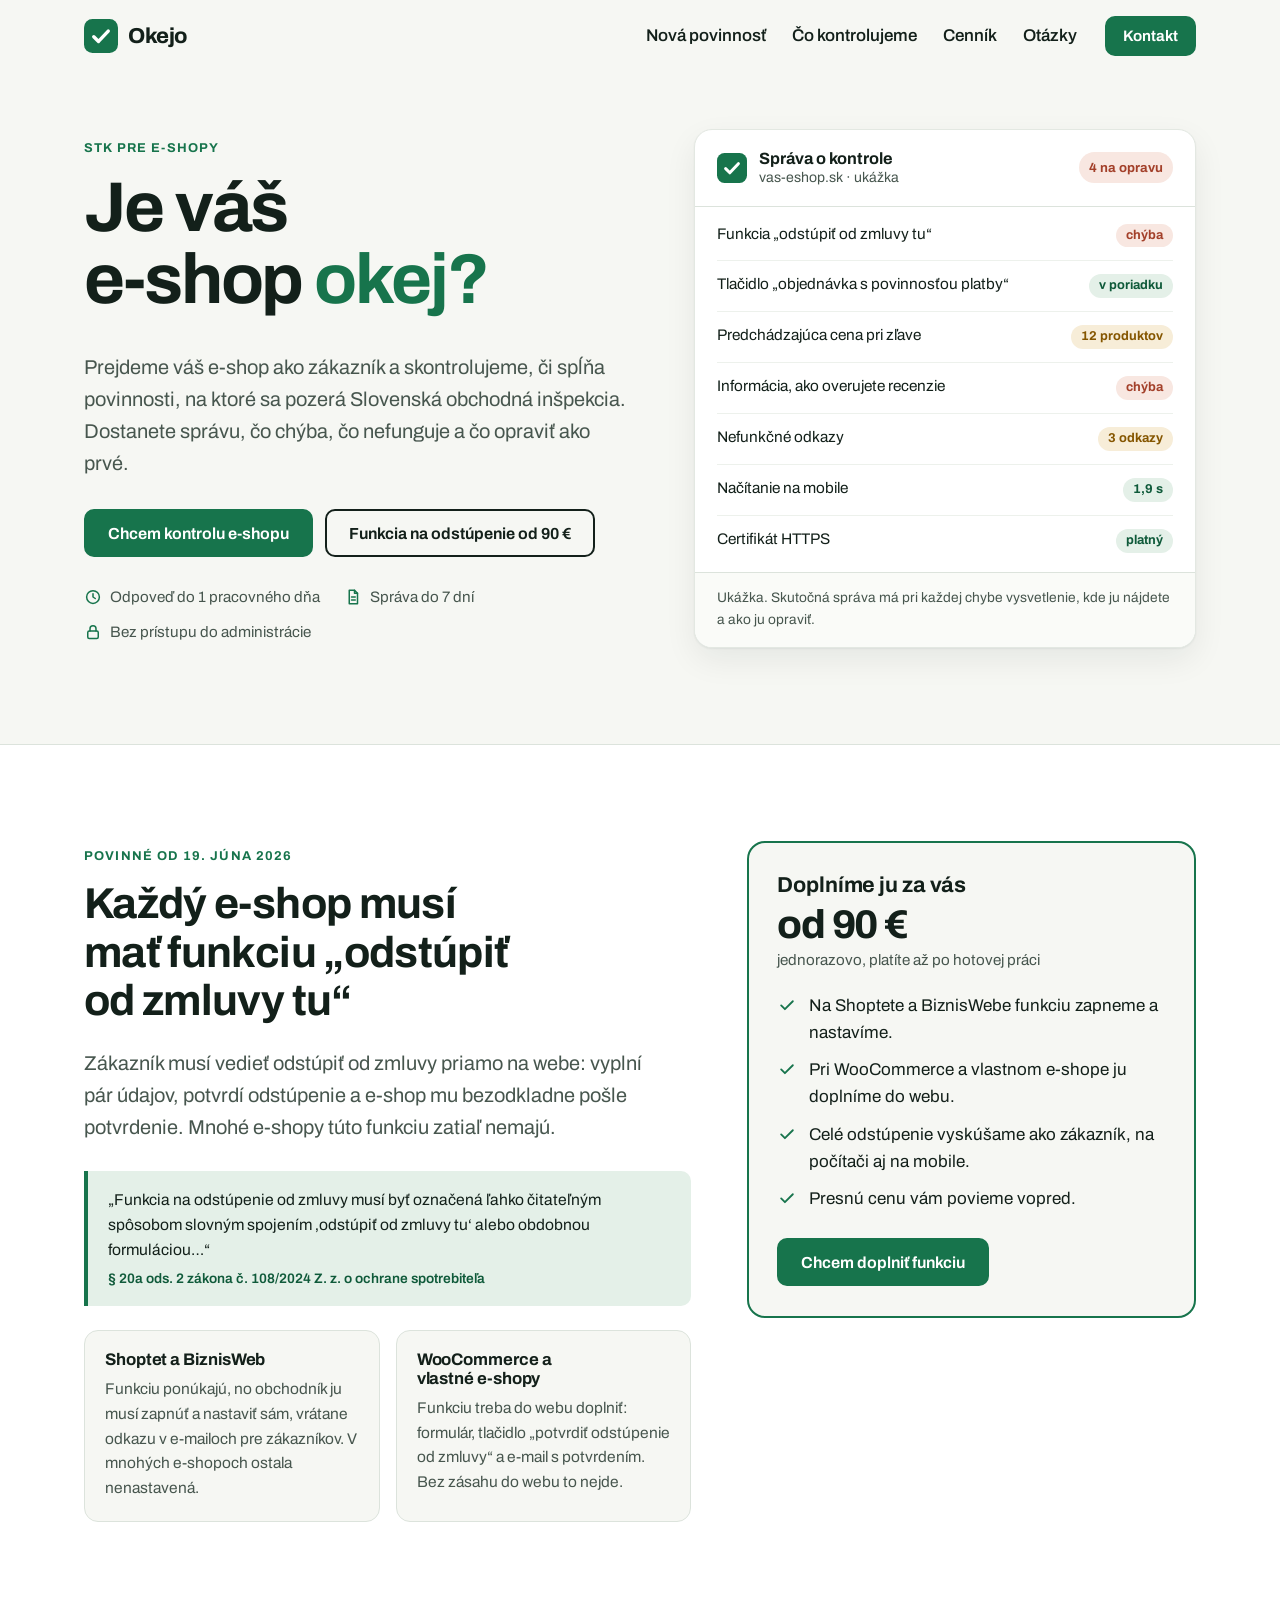
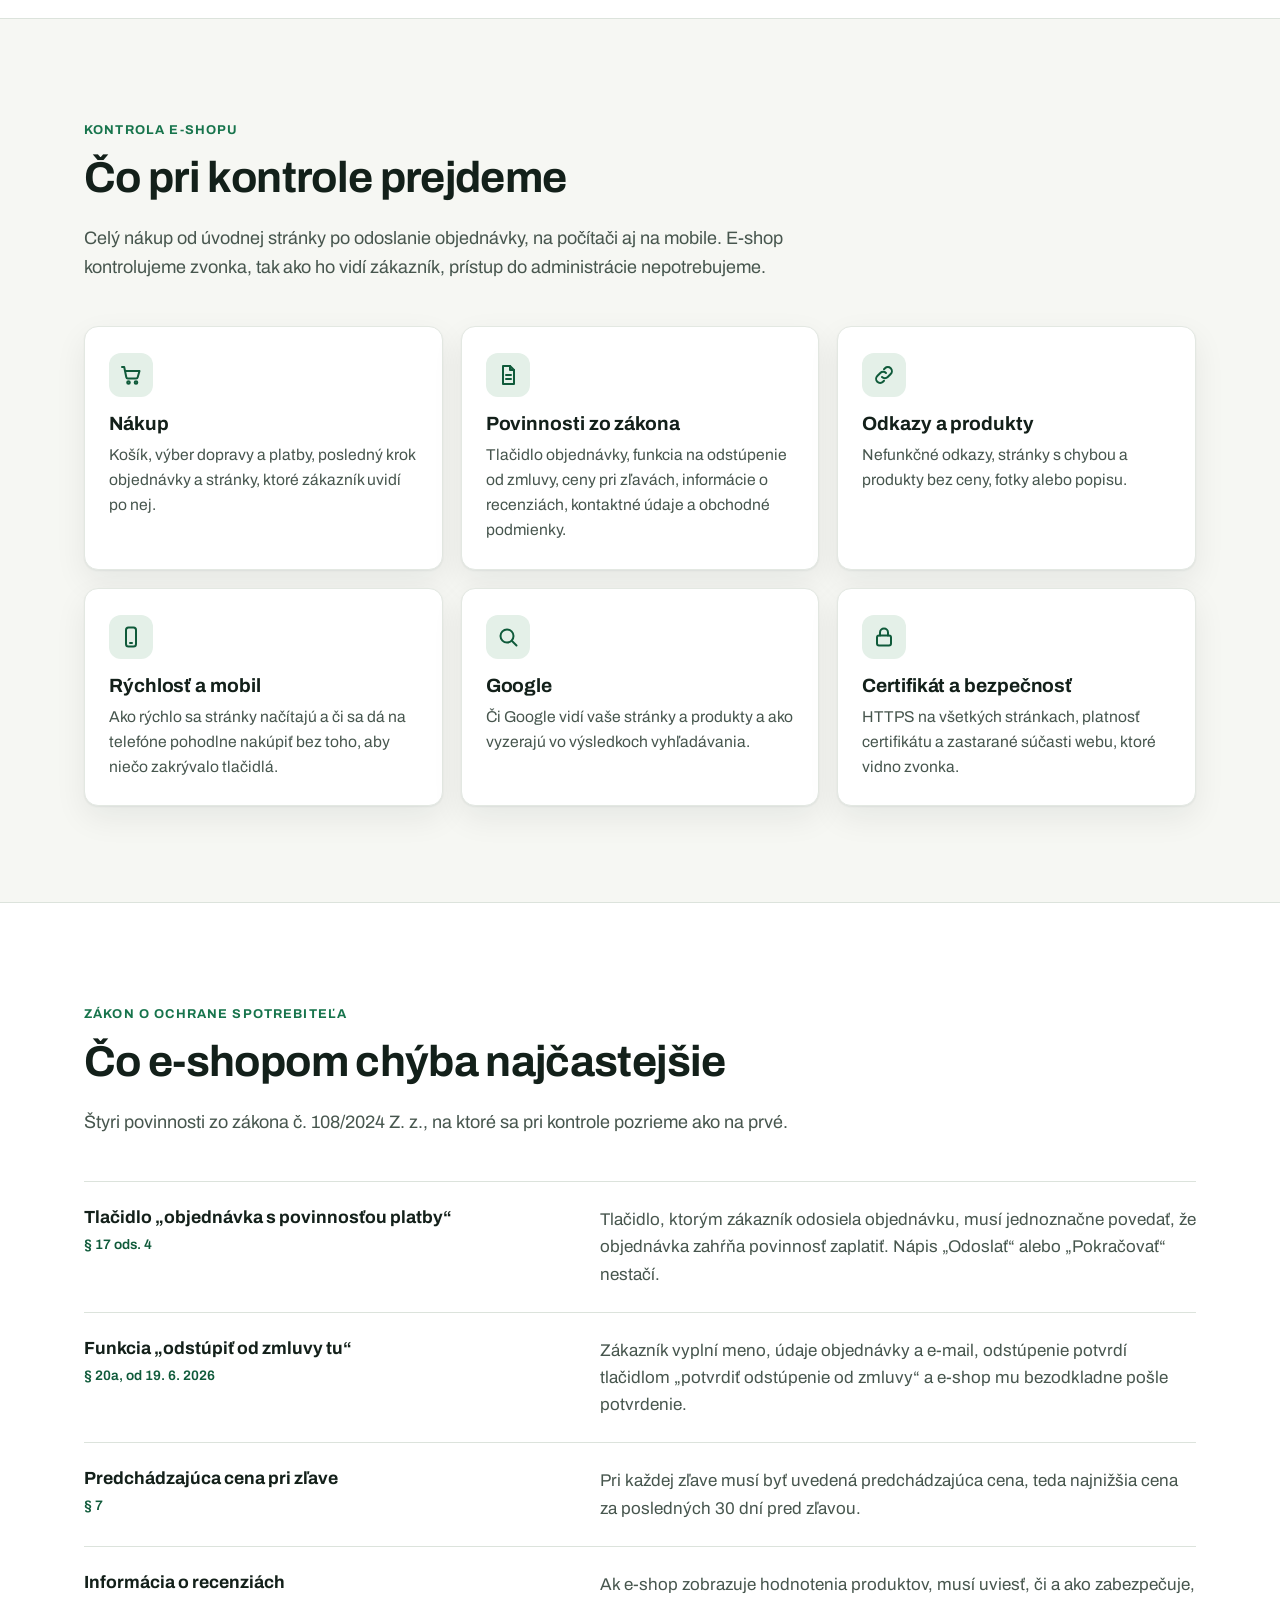
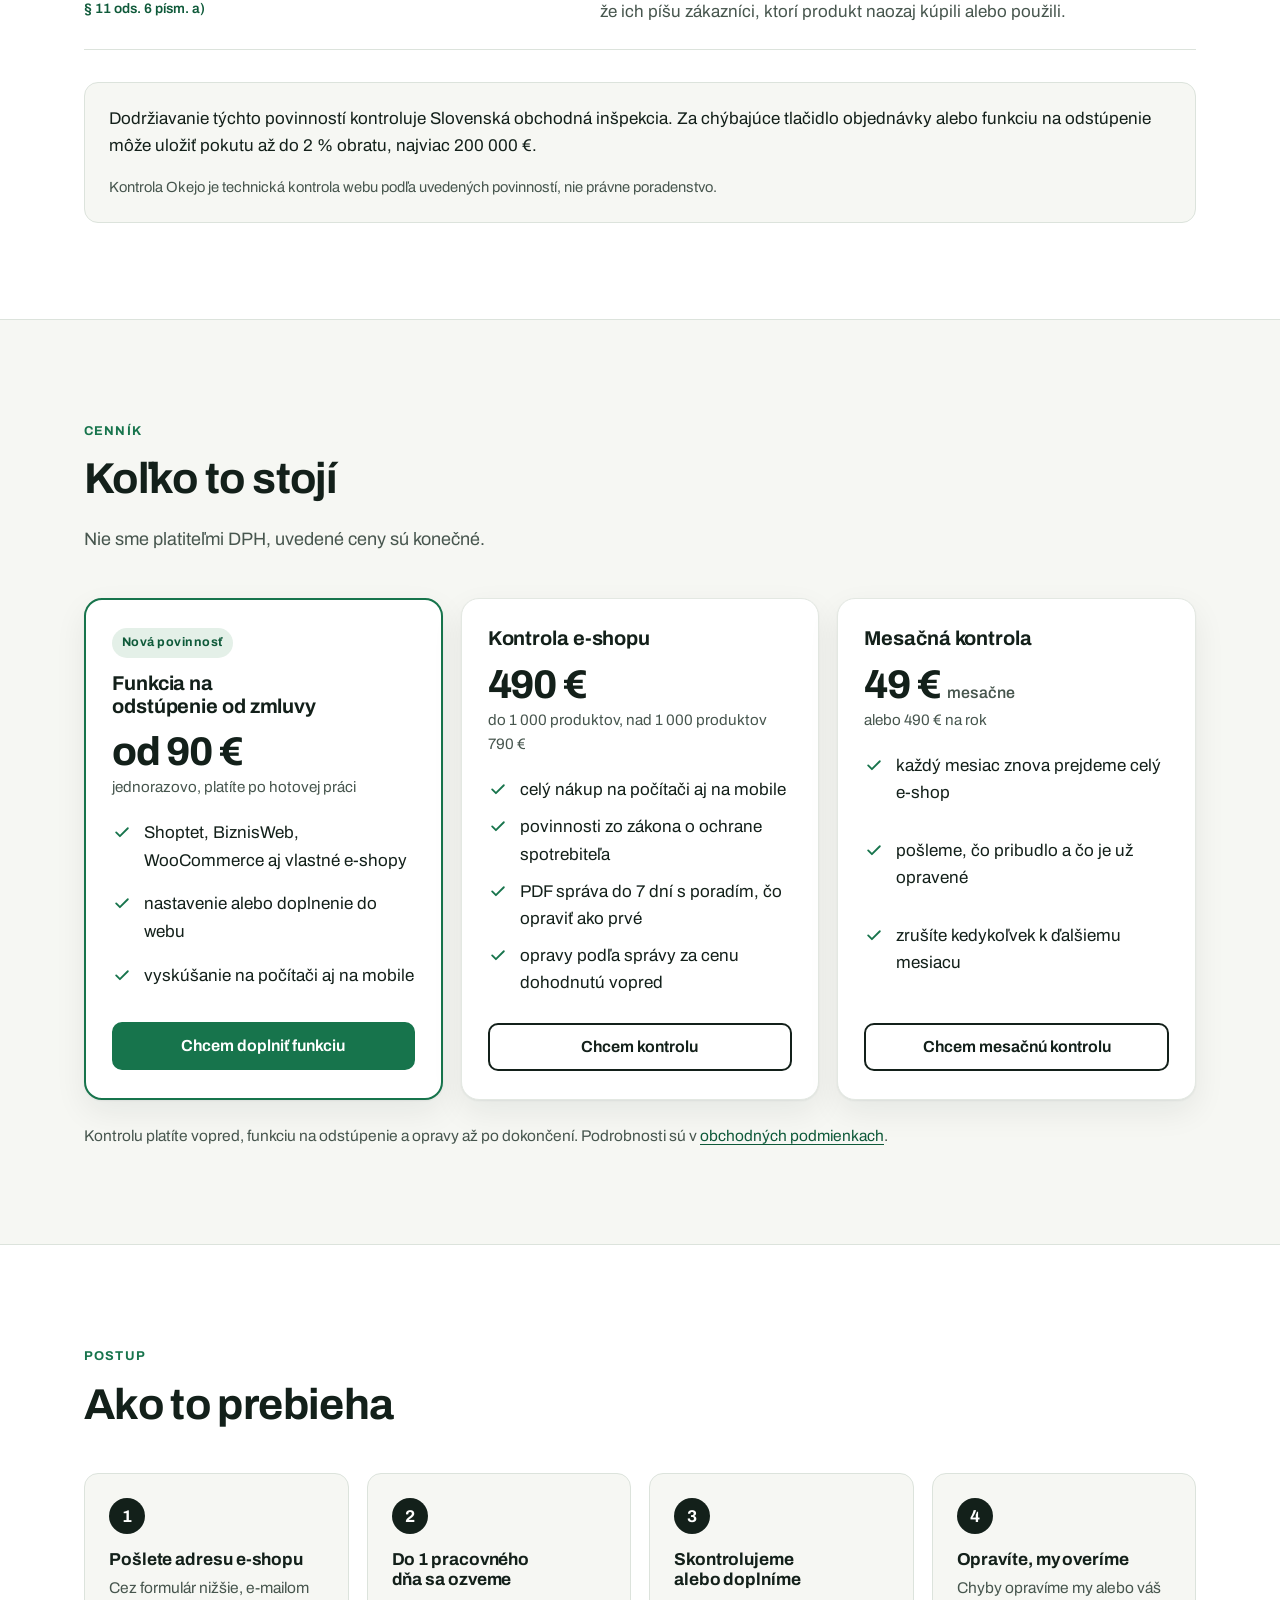
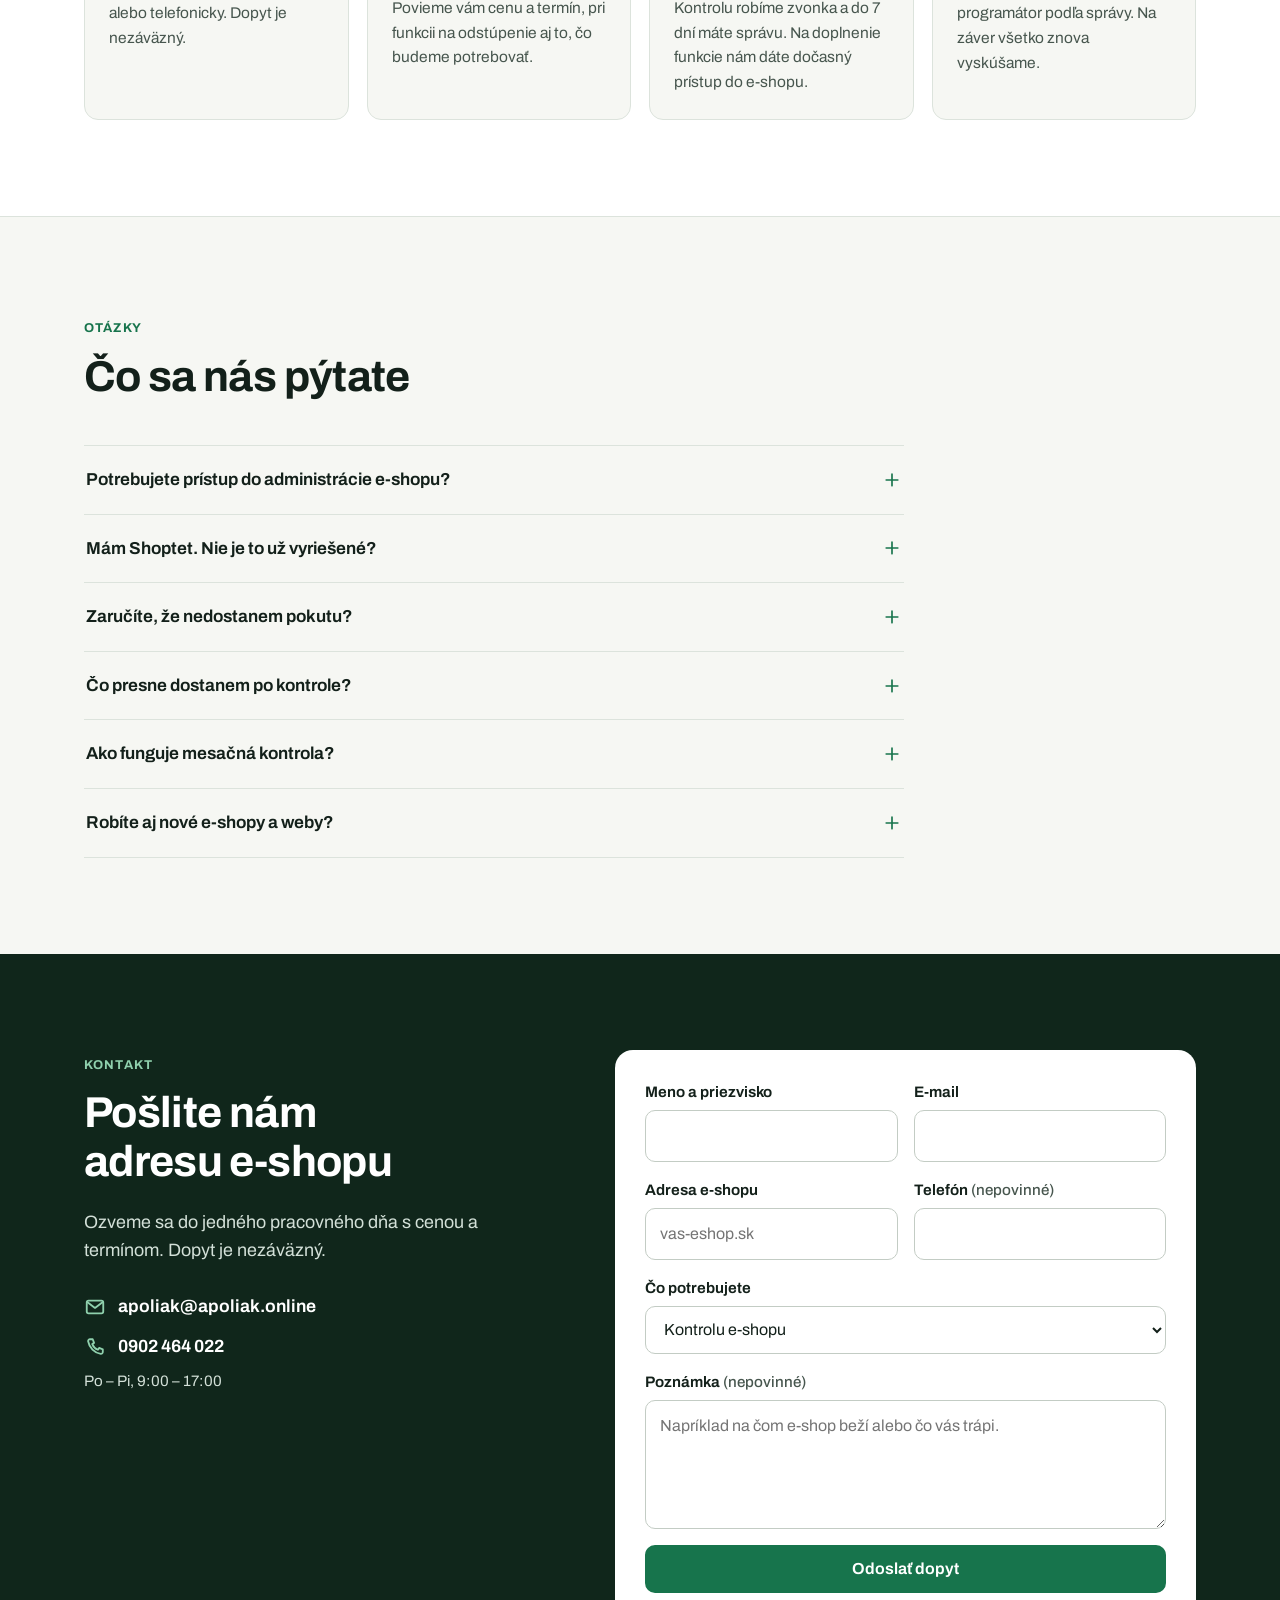
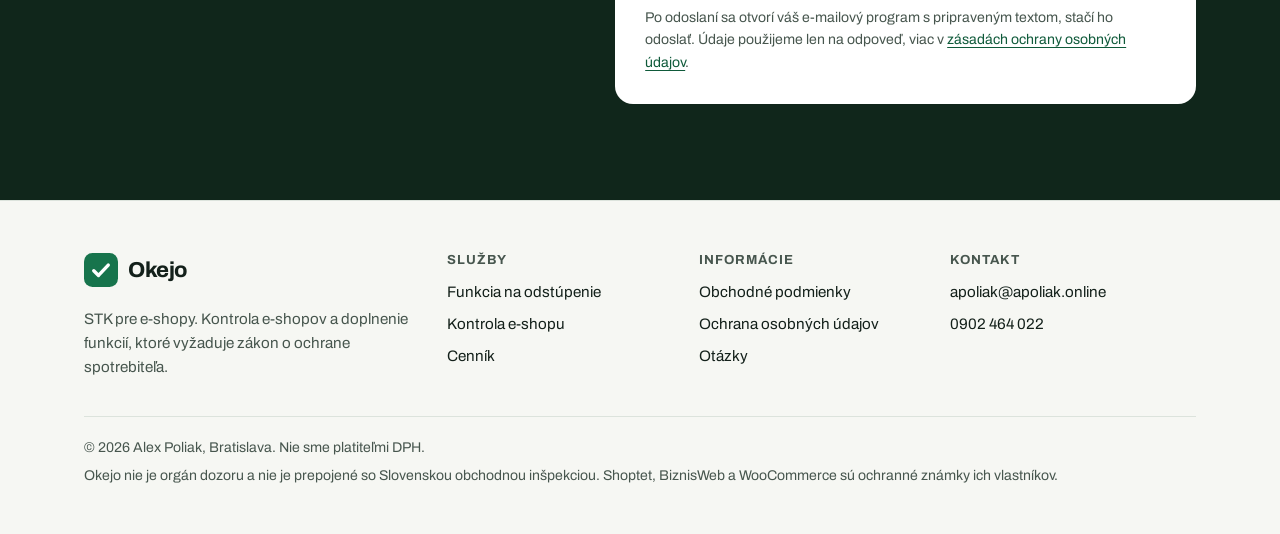
==== index.html @ d7b2c93c "Prvá verzia webu Okejo" ====
<!doctype html>
<html lang="sk">
<head>
  <meta charset="utf-8">
  <meta http-equiv="Content-Security-Policy" content="default-src 'self'; script-src 'self'; style-src 'self' 'unsafe-inline'; img-src 'self' data:; font-src 'self'; connect-src 'self'; form-action 'self'; base-uri 'self'; object-src 'none'">
  <meta name="referrer" content="strict-origin-when-cross-origin">
  <meta name="viewport" content="width=device-width, initial-scale=1, viewport-fit=cover">
  <title>Kontrola e-shopu a funkcia na odstúpenie od zmluvy | Okejo</title>
  <meta name="description" content="Okejo je STK pre e-shopy. Skontrolujeme nákup, rýchlosť a povinnosti zo zákona o ochrane spotrebiteľa a doplníme funkciu „odstúpiť od zmluvy tu“, povinnú od 19. 6. 2026.">
  <meta name="theme-color" content="#f6f7f3">
  <meta name="color-scheme" content="light">
  <link rel="canonical" href="https://okejo.online/">

  <meta property="og:type" content="website">
  <meta property="og:locale" content="sk_SK">
  <meta property="og:site_name" content="Okejo">
  <meta property="og:title" content="Je váš e-shop okej?">
  <meta property="og:description" content="Kontrola e-shopu podľa zákona o ochrane spotrebiteľa a doplnenie funkcie na odstúpenie od zmluvy od 90 €.">
  <meta property="og:url" content="https://okejo.online/">
  <meta property="og:image" content="https://okejo.online/assets/img/og-image.png">
  <meta property="og:image:width" content="1200">
  <meta property="og:image:height" content="630">
  <meta name="twitter:card" content="summary_large_image">

  <link rel="icon" href="assets/img/favicon.svg" type="image/svg+xml">
  <link rel="apple-touch-icon" href="assets/img/apple-touch-icon.png">
  <link rel="preload" href="assets/fonts/archivo-latin-wdth-normal.woff2" as="font" type="font/woff2" crossorigin>
  <link rel="preload" href="assets/fonts/archivo-latin-ext-wdth-normal.woff2" as="font" type="font/woff2" crossorigin>
  <link rel="stylesheet" href="assets/css/style.css">
  <noscript><style>.order-form { display: none; }</style></noscript>

  <script type="application/ld+json">
  {
    "@context": "https://schema.org",
    "@graph": [
      {
        "@type": "ProfessionalService",
        "@id": "https://okejo.online/#firma",
        "name": "Okejo",
        "description": "Kontrola e-shopov a doplnenie funkcií, ktoré vyžaduje zákon o ochrane spotrebiteľa.",
        "url": "https://okejo.online/",
        "logo": "https://okejo.online/assets/img/logo-512.png",
        "image": "https://okejo.online/assets/img/og-image.png",
        "email": "apoliak@apoliak.online",
        "telephone": "+421902464022",
        "priceRange": "90 € – 790 €",
        "areaServed": { "@type": "Country", "name": "Slovensko" }
      },
      {
        "@type": "WebSite",
        "@id": "https://okejo.online/#web",
        "name": "Okejo",
        "url": "https://okejo.online/",
        "inLanguage": "sk-SK",
        "publisher": { "@id": "https://okejo.online/#firma" }
      },
      {
        "@type": "OfferCatalog",
        "@id": "https://okejo.online/#ponuka",
        "name": "Cenník Okejo",
        "itemListElement": [
          { "@type": "Offer", "name": "Nastavenie alebo doplnenie funkcie na odstúpenie od zmluvy", "priceSpecification": { "@type": "PriceSpecification", "minPrice": "90.00", "priceCurrency": "EUR" } },
          { "@type": "Offer", "name": "Kontrola e-shopu do 1 000 produktov", "price": "490.00", "priceCurrency": "EUR" },
          { "@type": "Offer", "name": "Kontrola e-shopu nad 1 000 produktov", "price": "790.00", "priceCurrency": "EUR" },
          { "@type": "Offer", "name": "Mesačná kontrola e-shopu", "priceSpecification": { "@type": "UnitPriceSpecification", "price": "49.00", "priceCurrency": "EUR", "unitText": "mesiac" } }
        ]
      }
    ]
  }
  </script>
</head>
<body>
  <svg width="0" height="0" style="position:absolute" aria-hidden="true" focusable="false">
    <symbol id="i-check" viewBox="0 0 24 24" fill="none" stroke="currentColor" stroke-width="2.2" stroke-linecap="round" stroke-linejoin="round"><path d="M5 12.5l4.5 4.5L19 7.5"/></symbol>
    <symbol id="i-menu" viewBox="0 0 24 24" fill="none" stroke="currentColor" stroke-width="2" stroke-linecap="round"><path d="M4 7h16M4 12h16M4 17h16"/></symbol>
    <symbol id="i-close" viewBox="0 0 24 24" fill="none" stroke="currentColor" stroke-width="2" stroke-linecap="round"><path d="M6 6l12 12M18 6L6 18"/></symbol>
    <symbol id="i-plus" viewBox="0 0 24 24" fill="none" stroke="currentColor" stroke-width="2" stroke-linecap="round"><path d="M12 5v14M5 12h14"/></symbol>
    <symbol id="i-clock" viewBox="0 0 24 24" fill="none" stroke="currentColor" stroke-width="2" stroke-linecap="round" stroke-linejoin="round"><circle cx="12" cy="12" r="8.5"/><path d="M12 7.5V12l3 2"/></symbol>
    <symbol id="i-doc" viewBox="0 0 24 24" fill="none" stroke="currentColor" stroke-width="2" stroke-linecap="round" stroke-linejoin="round"><path d="M7 3h7l4 4v14H7z"/><path d="M14 3v4h4M10 12h5M10 16h5"/></symbol>
    <symbol id="i-lock" viewBox="0 0 24 24" fill="none" stroke="currentColor" stroke-width="2" stroke-linecap="round" stroke-linejoin="round"><rect x="5" y="10.5" width="14" height="10" rx="2"/><path d="M8 10.5v-3a4 4 0 0 1 8 0v3"/></symbol>
    <symbol id="i-cart" viewBox="0 0 24 24" fill="none" stroke="currentColor" stroke-width="2" stroke-linecap="round" stroke-linejoin="round"><path d="M3 4h2.2l2.1 10.2a1.5 1.5 0 0 0 1.5 1.2h8.4a1.5 1.5 0 0 0 1.5-1.1L20.5 8H6.1"/><circle cx="9.5" cy="19.5" r="1.3"/><circle cx="17" cy="19.5" r="1.3"/></symbol>
    <symbol id="i-link" viewBox="0 0 24 24" fill="none" stroke="currentColor" stroke-width="2" stroke-linecap="round" stroke-linejoin="round"><path d="M10 14a4 4 0 0 0 5.7 0l3-3a4 4 0 0 0-5.7-5.7l-1 1"/><path d="M14 10a4 4 0 0 0-5.7 0l-3 3a4 4 0 0 0 5.7 5.7l1-1"/></symbol>
    <symbol id="i-mobile" viewBox="0 0 24 24" fill="none" stroke="currentColor" stroke-width="2" stroke-linecap="round" stroke-linejoin="round"><rect x="7" y="2.5" width="10" height="19" rx="2.5"/><path d="M11 18h2"/></symbol>
    <symbol id="i-search" viewBox="0 0 24 24" fill="none" stroke="currentColor" stroke-width="2" stroke-linecap="round" stroke-linejoin="round"><circle cx="11" cy="11" r="6.5"/><path d="M16 16l4.5 4.5"/></symbol>
    <symbol id="i-mail" viewBox="0 0 24 24" fill="none" stroke="currentColor" stroke-width="2" stroke-linecap="round" stroke-linejoin="round"><rect x="3" y="5" width="18" height="14" rx="2"/><path d="M3.5 6.5l8.5 6.5 8.5-6.5"/></symbol>
    <symbol id="i-phone" viewBox="0 0 24 24" fill="none" stroke="currentColor" stroke-width="2" stroke-linecap="round" stroke-linejoin="round"><path d="M6.5 3.5h3l1.5 4-2 1.3a11 11 0 0 0 6.2 6.2l1.3-2 4 1.5v3a2 2 0 0 1-2.2 2A17 17 0 0 1 4.5 5.7a2 2 0 0 1 2-2.2z"/></symbol>
  </svg>

  <a class="skip-link" href="#obsah">Preskočiť na obsah</a>

  <header class="site-header">
    <div class="wrap header-inner">
      <a class="logo" href="./" aria-label="Okejo – úvod">
        <svg class="logo-mark" viewBox="0 0 40 40" aria-hidden="true"><rect width="40" height="40" rx="10" fill="#17744c"/><path d="M11.5 20.8l5.6 5.6 11.4-12.2" fill="none" stroke="#fff" stroke-width="4" stroke-linecap="round" stroke-linejoin="round"/></svg>
        Okejo
      </a>
      <button class="nav-toggle" type="button" aria-expanded="false" aria-controls="menu" aria-label="Otvoriť menu"><svg aria-hidden="true"><use href="#i-menu"/></svg></button>
      <nav class="nav" id="menu" aria-label="Hlavné menu">
        <ul>
          <li><a href="#odstupenie">Nová povinnosť</a></li>
          <li><a href="#kontrola">Čo kontrolujeme</a></li>
          <li><a href="#cennik">Cenník</a></li>
          <li><a href="#otazky">Otázky</a></li>
        </ul>
        <a class="btn btn--small" href="#kontakt">Kontakt</a>
      </nav>
    </div>
  </header>

  <main id="obsah">
    <section class="hero" aria-labelledby="hero-nadpis">
      <div class="wrap hero-grid">
        <div>
          <span class="eyebrow">STK pre e-shopy</span>
          <h1 id="hero-nadpis">Je váš <span class="nb">e-shop</span> <span class="accent">okej?</span></h1>
          <p class="lead">Prejdeme váš e-shop ako zákazník a skontrolujeme, či spĺňa povinnosti, na ktoré sa pozerá Slovenská obchodná inšpekcia. Dostanete správu, čo chýba, čo nefunguje a čo opraviť ako prvé.</p>
          <div class="hero-actions">
            <a class="btn" href="#kontakt" data-sluzba="kontrola">Chcem kontrolu e-shopu</a>
            <a class="btn btn--ghost" href="#odstupenie">Funkcia na odstúpenie od 90&nbsp;€</a>
          </div>
          <ul class="hero-facts">
            <li><svg class="icon" aria-hidden="true"><use href="#i-clock"/></svg>Odpoveď do 1 pracovného dňa</li>
            <li><svg class="icon" aria-hidden="true"><use href="#i-doc"/></svg>Správa do 7 dní</li>
            <li><svg class="icon" aria-hidden="true"><use href="#i-lock"/></svg>Bez prístupu do administrácie</li>
          </ul>
        </div>

        <figure class="report" aria-label="Ukážka správy o kontrole e-shopu">
          <div class="report-head">
            <svg class="logo-mark" viewBox="0 0 40 40" aria-hidden="true"><rect width="40" height="40" rx="10" fill="#17744c"/><path d="M11.5 20.8l5.6 5.6 11.4-12.2" fill="none" stroke="#fff" stroke-width="4" stroke-linecap="round" stroke-linejoin="round"/></svg>
            <div class="report-title"><strong>Správa o kontrole</strong><span>vas-eshop.sk · ukážka</span></div>
            <span class="report-count">4 na opravu</span>
          </div>
          <ul class="report-list">
            <li class="is-bad"><span>Funkcia „odstúpiť od zmluvy tu“</span><span class="status">chýba</span></li>
            <li class="is-ok"><span>Tlačidlo „objednávka s povinnosťou platby“</span><span class="status">v poriadku</span></li>
            <li class="is-warn"><span>Predchádzajúca cena pri zľave</span><span class="status">12 produktov</span></li>
            <li class="is-bad"><span>Informácia, ako overujete recenzie</span><span class="status">chýba</span></li>
            <li class="is-warn"><span>Nefunkčné odkazy</span><span class="status">3 odkazy</span></li>
            <li class="is-ok"><span>Načítanie na mobile</span><span class="status">1,9 s</span></li>
            <li class="is-ok"><span>Certifikát HTTPS</span><span class="status">platný</span></li>
          </ul>
          <figcaption>Ukážka. Skutočná správa má pri každej chybe vysvetlenie, kde ju nájdete a ako ju opraviť.</figcaption>
        </figure>
      </div>
    </section>

    <section class="section section--white" id="odstupenie" aria-labelledby="odstupenie-nadpis">
      <div class="wrap duty-grid">
        <div>
          <span class="eyebrow">Povinné od 19. júna 2026</span>
          <h2 id="odstupenie-nadpis">Každý <span class="nb">e-shop</span> musí mať funkciu „odstúpiť od zmluvy tu“</h2>
          <p class="lead">Zákazník musí vedieť odstúpiť od zmluvy priamo na webe: vyplní pár údajov, potvrdí odstúpenie a e-shop mu bezodkladne pošle potvrdenie. Mnohé e-shopy túto funkciu zatiaľ nemajú.</p>
          <blockquote class="quote-law">
            <p>„Funkcia na odstúpenie od zmluvy musí byť označená ľahko čitateľným spôsobom slovným spojením ‚odstúpiť od zmluvy tu‘ alebo obdobnou formuláciou…“</p>
            <footer>§ 20a ods. 2 zákona č. 108/2024 Z. z. o ochrane spotrebiteľa</footer>
          </blockquote>
          <div class="platforms">
            <div class="platform">
              <h3>Shoptet a BiznisWeb</h3>
              <p>Funkciu ponúkajú, no obchodník ju musí zapnúť a nastaviť sám, vrátane odkazu v e-mailoch pre zákazníkov. V mnohých e-shopoch ostala nenastavená.</p>
            </div>
            <div class="platform">
              <h3>WooCommerce a vlastné <span class="nb">e-shopy</span></h3>
              <p>Funkciu treba do webu doplniť: formulár, tlačidlo „potvrdiť odstúpenie od zmluvy“ a e-mail s potvrdením. Bez zásahu do webu to nejde.</p>
            </div>
          </div>
        </div>

        <aside class="offer" aria-labelledby="ponuka-nadpis">
          <h3 id="ponuka-nadpis">Doplníme ju za vás</h3>
          <p class="amount">od 90&nbsp;€</p>
          <p class="amount-note">jednorazovo, platíte až po hotovej práci</p>
          <ul class="checks">
            <li><svg class="icon" aria-hidden="true"><use href="#i-check"/></svg>Na Shoptete a BiznisWebe funkciu zapneme a nastavíme.</li>
            <li><svg class="icon" aria-hidden="true"><use href="#i-check"/></svg>Pri WooCommerce a vlastnom e-shope ju doplníme do webu.</li>
            <li><svg class="icon" aria-hidden="true"><use href="#i-check"/></svg>Celé odstúpenie vyskúšame ako zákazník, na počítači aj na mobile.</li>
            <li><svg class="icon" aria-hidden="true"><use href="#i-check"/></svg>Presnú cenu vám povieme vopred.</li>
          </ul>
          <a class="btn" href="#kontakt" data-sluzba="odstupenie">Chcem doplniť funkciu</a>
        </aside>
      </div>
    </section>

    <section class="section" id="kontrola" aria-labelledby="kontrola-nadpis">
      <div class="wrap">
        <div class="section-head">
          <span class="eyebrow">Kontrola e-shopu</span>
          <h2 id="kontrola-nadpis">Čo pri kontrole prejdeme</h2>
          <p>Celý nákup od úvodnej stránky po odoslanie objednávky, na počítači aj na mobile. E-shop kontrolujeme zvonka, tak ako ho vidí zákazník, prístup do administrácie nepotrebujeme.</p>
        </div>
        <div class="cards">
          <article class="card">
            <div class="card-icon"><svg class="icon" aria-hidden="true"><use href="#i-cart"/></svg></div>
            <h3>Nákup</h3>
            <p>Košík, výber dopravy a platby, posledný krok objednávky a stránky, ktoré zákazník uvidí po nej.</p>
          </article>
          <article class="card">
            <div class="card-icon"><svg class="icon" aria-hidden="true"><use href="#i-doc"/></svg></div>
            <h3>Povinnosti zo zákona</h3>
            <p>Tlačidlo objednávky, funkcia na odstúpenie od zmluvy, ceny pri zľavách, informácie o recenziách, kontaktné údaje a obchodné podmienky.</p>
          </article>
          <article class="card">
            <div class="card-icon"><svg class="icon" aria-hidden="true"><use href="#i-link"/></svg></div>
            <h3>Odkazy a produkty</h3>
            <p>Nefunkčné odkazy, stránky s chybou a produkty bez ceny, fotky alebo popisu.</p>
          </article>
          <article class="card">
            <div class="card-icon"><svg class="icon" aria-hidden="true"><use href="#i-mobile"/></svg></div>
            <h3>Rýchlosť a mobil</h3>
            <p>Ako rýchlo sa stránky načítajú a či sa dá na telefóne pohodlne nakúpiť bez toho, aby niečo zakrývalo tlačidlá.</p>
          </article>
          <article class="card">
            <div class="card-icon"><svg class="icon" aria-hidden="true"><use href="#i-search"/></svg></div>
            <h3>Google</h3>
            <p>Či Google vidí vaše stránky a produkty a ako vyzerajú vo výsledkoch vyhľadávania.</p>
          </article>
          <article class="card">
            <div class="card-icon"><svg class="icon" aria-hidden="true"><use href="#i-lock"/></svg></div>
            <h3>Certifikát a bezpečnosť</h3>
            <p>HTTPS na všetkých stránkach, platnosť certifikátu a zastarané súčasti webu, ktoré vidno zvonka.</p>
          </article>
        </div>
      </div>
    </section>

    <section class="section section--white" id="povinnosti" aria-labelledby="povinnosti-nadpis">
      <div class="wrap">
        <div class="section-head">
          <span class="eyebrow">Zákon o ochrane spotrebiteľa</span>
          <h2 id="povinnosti-nadpis">Čo <span class="nb">e-shopom</span> chýba najčastejšie</h2>
          <p>Štyri povinnosti zo zákona č. 108/2024 Z. z., na ktoré sa pri kontrole pozrieme ako na prvé.</p>
        </div>
        <dl class="duties">
          <div class="duty">
            <dt>Tlačidlo „objednávka s povinnosťou platby“<span class="law">§ 17 ods. 4</span></dt>
            <dd>Tlačidlo, ktorým zákazník odosiela objednávku, musí jednoznačne povedať, že objednávka zahŕňa povinnosť zaplatiť. Nápis „Odoslať“ alebo „Pokračovať“ nestačí.</dd>
          </div>
          <div class="duty">
            <dt>Funkcia „odstúpiť od zmluvy tu“<span class="law">§ 20a, od 19. 6. 2026</span></dt>
            <dd>Zákazník vyplní meno, údaje objednávky a e-mail, odstúpenie potvrdí tlačidlom „potvrdiť odstúpenie od zmluvy“ a e-shop mu bezodkladne pošle potvrdenie.</dd>
          </div>
          <div class="duty">
            <dt>Predchádzajúca cena pri zľave<span class="law">§ 7</span></dt>
            <dd>Pri každej zľave musí byť uvedená predchádzajúca cena, teda najnižšia cena za posledných 30 dní pred zľavou.</dd>
          </div>
          <div class="duty">
            <dt>Informácia o recenziách<span class="law">§ 11 ods. 6 písm. a)</span></dt>
            <dd>Ak e-shop zobrazuje hodnotenia produktov, musí uviesť, či a ako zabezpečuje, že ich píšu zákazníci, ktorí produkt naozaj kúpili alebo použili.</dd>
          </div>
        </dl>
        <div class="note">
          <p>Dodržiavanie týchto povinností kontroluje Slovenská obchodná inšpekcia. Za chýbajúce tlačidlo objednávky alebo funkciu na odstúpenie môže uložiť pokutu až do 2&nbsp;% obratu, najviac 200&nbsp;000&nbsp;€.</p>
          <p class="fineprint">Kontrola Okejo je technická kontrola webu podľa uvedených povinností, nie právne poradenstvo.</p>
        </div>
      </div>
    </section>

    <section class="section" id="cennik" aria-labelledby="cennik-nadpis">
      <div class="wrap">
        <div class="section-head">
          <span class="eyebrow">Cenník</span>
          <h2 id="cennik-nadpis">Koľko to stojí</h2>
          <p>Nie sme platiteľmi DPH, uvedené ceny sú konečné.</p>
        </div>
        <div class="prices">
          <article class="price-card price-card--main">
            <span class="badge">Nová povinnosť</span>
            <h3>Funkcia na odstúpenie od zmluvy</h3>
            <p class="amount">od 90&nbsp;€</p>
            <p class="amount-note">jednorazovo, platíte po hotovej práci</p>
            <ul class="checks">
              <li><svg class="icon" aria-hidden="true"><use href="#i-check"/></svg>Shoptet, BiznisWeb, WooCommerce aj vlastné e-shopy</li>
              <li><svg class="icon" aria-hidden="true"><use href="#i-check"/></svg>nastavenie alebo doplnenie do webu</li>
              <li><svg class="icon" aria-hidden="true"><use href="#i-check"/></svg>vyskúšanie na počítači aj na mobile</li>
            </ul>
            <a class="btn" href="#kontakt" data-sluzba="odstupenie">Chcem doplniť funkciu</a>
          </article>
          <article class="price-card">
            <h3>Kontrola <span class="nb">e-shopu</span></h3>
            <p class="amount">490&nbsp;€</p>
            <p class="amount-note">do 1&nbsp;000 produktov, nad 1&nbsp;000 produktov 790&nbsp;€</p>
            <ul class="checks">
              <li><svg class="icon" aria-hidden="true"><use href="#i-check"/></svg>celý nákup na počítači aj na mobile</li>
              <li><svg class="icon" aria-hidden="true"><use href="#i-check"/></svg>povinnosti zo zákona o ochrane spotrebiteľa</li>
              <li><svg class="icon" aria-hidden="true"><use href="#i-check"/></svg>PDF správa do 7 dní s poradím, čo opraviť ako prvé</li>
              <li><svg class="icon" aria-hidden="true"><use href="#i-check"/></svg>opravy podľa správy za cenu dohodnutú vopred</li>
            </ul>
            <a class="btn btn--ghost" href="#kontakt" data-sluzba="kontrola">Chcem kontrolu</a>
          </article>
          <article class="price-card">
            <h3>Mesačná kontrola</h3>
            <p class="amount">49&nbsp;€ <small>mesačne</small></p>
            <p class="amount-note">alebo 490&nbsp;€ na rok</p>
            <ul class="checks">
              <li><svg class="icon" aria-hidden="true"><use href="#i-check"/></svg>každý mesiac znova prejdeme celý e-shop</li>
              <li><svg class="icon" aria-hidden="true"><use href="#i-check"/></svg>pošleme, čo pribudlo a čo je už opravené</li>
              <li><svg class="icon" aria-hidden="true"><use href="#i-check"/></svg>zrušíte kedykoľvek k ďalšiemu mesiacu</li>
            </ul>
            <a class="btn btn--ghost" href="#kontakt" data-sluzba="mesacne">Chcem mesačnú kontrolu</a>
          </article>
        </div>
        <p class="prices-note">Kontrolu platíte vopred, funkciu na odstúpenie a opravy až po dokončení. Podrobnosti sú v&nbsp;<a href="obchodne-podmienky.html">obchodných podmienkach</a>.</p>
      </div>
    </section>

    <section class="section section--white" id="postup" aria-labelledby="postup-nadpis">
      <div class="wrap">
        <div class="section-head">
          <span class="eyebrow">Postup</span>
          <h2 id="postup-nadpis">Ako to prebieha</h2>
        </div>
        <ol class="steps">
          <li>
            <h3>Pošlete adresu <span class="nb">e-shopu</span></h3>
            <p>Cez formulár nižšie, e-mailom alebo telefonicky. Dopyt je nezáväzný.</p>
          </li>
          <li>
            <h3>Do 1 pracovného dňa sa ozveme</h3>
            <p>Povieme vám cenu a termín, pri funkcii na odstúpenie aj to, čo budeme potrebovať.</p>
          </li>
          <li>
            <h3>Skontrolujeme alebo doplníme</h3>
            <p>Kontrolu robíme zvonka a do 7 dní máte správu. Na doplnenie funkcie nám dáte dočasný prístup do e-shopu.</p>
          </li>
          <li>
            <h3>Opravíte, my overíme</h3>
            <p>Chyby opravíme my alebo váš programátor podľa správy. Na záver všetko znova vyskúšame.</p>
          </li>
        </ol>
      </div>
    </section>

    <section class="section" id="otazky" aria-labelledby="otazky-nadpis">
      <div class="wrap">
        <div class="section-head">
          <span class="eyebrow">Otázky</span>
          <h2 id="otazky-nadpis">Čo sa nás pýtate</h2>
        </div>
        <div class="faq">
          <details>
            <summary>Potrebujete prístup do administrácie e-shopu?<svg class="icon" aria-hidden="true"><use href="#i-plus"/></svg></summary>
            <p>Na kontrolu nie, e-shop prejdeme zvonka ako zákazník. Pri doplnení funkcie na odstúpenie a pri opravách áno. Stačí dočasný prístup, ktorý po dokončení zrušíte.</p>
          </details>
          <details>
            <summary>Mám Shoptet. Nie je to už vyriešené?<svg class="icon" aria-hidden="true"><use href="#i-plus"/></svg></summary>
            <p>Shoptet funkciu ponúka, ale obchodník ju musí zapnúť a nastaviť, napríklad odkaz v e-mailoch o objednávke. Pozrieme sa, či vo vašom e-shope naozaj funguje, a ak nie, nastavíme ju.</p>
          </details>
          <details>
            <summary>Zaručíte, že nedostanem pokutu?<svg class="icon" aria-hidden="true"><use href="#i-plus"/></svg></summary>
            <p>Nie, to nemôže sľúbiť nikto. Skontrolujeme konkrétne povinnosti a povieme vám, čo chýba. Za e-shop a jeho obsah zodpovedá jeho prevádzkovateľ a kontrola nenahrádza právne poradenstvo.</p>
          </details>
          <details>
            <summary>Čo presne dostanem po kontrole?<svg class="icon" aria-hidden="true"><use href="#i-plus"/></svg></summary>
            <p>PDF správu so zoznamom toho, čo je v poriadku, čo chýba a čo nefunguje. Pri každej chybe je napísané, kde ju nájdete, a na začiatku poradie, čo opraviť ako prvé.</p>
          </details>
          <details>
            <summary>Ako funguje mesačná kontrola?<svg class="icon" aria-hidden="true"><use href="#i-plus"/></svg></summary>
            <p>Každý mesiac e-shop prejdeme znova a pošleme vám krátky e-mail: čo pribudlo, čo je opravené a čo ešte ostáva. Zrušiť ju môžete kedykoľvek k ďalšiemu mesiacu.</p>
          </details>
          <details>
            <summary>Robíte aj nové e-shopy a weby?<svg class="icon" aria-hidden="true"><use href="#i-plus"/></svg></summary>
            <p>Okejo sa venuje kontrole a opravám existujúcich e-shopov. Nové weby a e-shopy robíme na <a href="https://apoliak.online">apoliak.online</a>.</p>
          </details>
        </div>
      </div>
    </section>

    <section class="section contact" id="kontakt" aria-labelledby="kontakt-nadpis">
      <div class="wrap contact-grid">
        <div>
          <span class="eyebrow">Kontakt</span>
          <h2 id="kontakt-nadpis">Pošlite nám adresu <span class="nb">e-shopu</span></h2>
          <p class="contact-lead">Ozveme sa do jedného pracovného dňa s cenou a termínom. Dopyt je nezáväzný.</p>
          <ul class="contact-direct">
            <li><svg class="icon" aria-hidden="true"><use href="#i-mail"/></svg><a href="mailto:apoliak@apoliak.online">apoliak@apoliak.online</a></li>
            <li><svg class="icon" aria-hidden="true"><use href="#i-phone"/></svg><a href="tel:+421902464022">0902 464 022</a></li>
          </ul>
          <p class="contact-hours">Po – Pi, 9:00 – 17:00</p>
        </div>

        <div class="form-card">
          <noscript><p class="form-note">Formulár potrebuje zapnutý JavaScript. Napíšte nám na <a href="mailto:apoliak@apoliak.online">apoliak@apoliak.online</a> alebo zavolajte na <a href="tel:+421902464022">0902 464 022</a>.</p></noscript>
          <form class="order-form" id="order-form" method="post" data-email="apoliak@apoliak.online">
            <div class="field-row">
              <div class="field">
                <label for="meno">Meno a priezvisko</label>
                <input id="meno" name="meno" type="text" autocomplete="name" required minlength="3">
                <span class="error">Napíšte meno a priezvisko.</span>
              </div>
              <div class="field">
                <label for="email">E-mail</label>
                <input id="email" name="email" type="email" autocomplete="email" required>
                <span class="error">Napíšte e-mail v tvare meno@firma.sk.</span>
              </div>
            </div>
            <div class="field-row">
              <div class="field">
                <label for="web">Adresa e-shopu</label>
                <input id="web" name="web" type="text" inputmode="url" autocomplete="url" placeholder="vas-eshop.sk" required>
                <span class="error">Napíšte adresu e-shopu, napríklad vas-eshop.sk.</span>
              </div>
              <div class="field">
                <label for="telefon">Telefón <span class="opt">(nepovinné)</span></label>
                <input id="telefon" name="telefon" type="tel" autocomplete="tel">
                <span class="error">Telefón má mať aspoň 9 číslic.</span>
              </div>
            </div>
            <div class="field">
              <label for="sluzba">Čo potrebujete</label>
              <select id="sluzba" name="sluzba">
                <option value="kontrola">Kontrolu e-shopu</option>
                <option value="odstupenie">Doplniť funkciu na odstúpenie od zmluvy</option>
                <option value="mesacne">Mesačnú kontrolu</option>
                <option value="neviem">Neviem, poraďte mi</option>
              </select>
            </div>
            <div class="field">
              <label for="poznamka">Poznámka <span class="opt">(nepovinné)</span></label>
              <textarea id="poznamka" name="poznamka" rows="4" placeholder="Napríklad na čom e-shop beží alebo čo vás trápi."></textarea>
            </div>
            <div class="hp" aria-hidden="true">
              <label for="botcheck">Toto pole nevypĺňajte</label>
              <input id="botcheck" name="botcheck" type="checkbox" tabindex="-1" autocomplete="off">
            </div>
            <button class="btn" id="submit-btn" type="submit">Odoslať dopyt</button>
            <p class="form-status" id="form-status" role="status" aria-live="polite"></p>
            <p class="form-note">Po odoslaní sa otvorí váš e-mailový program s pripraveným textom, stačí ho odoslať. Údaje použijeme len na odpoveď, viac v&nbsp;<a href="ochrana-osobnych-udajov.html">zásadách ochrany osobných údajov</a>.</p>
          </form>

          <div class="form-success" id="form-success" tabindex="-1" hidden>
            <h3>Posledný krok: odošlite e-mail</h3>
            <p>Pripravili sme e-mail s vašimi údajmi. K nám príde až po jeho odoslaní z vášho e-mailového programu. Ak sa neotvoril, skopírujte text nižšie a pošlite ho na <a id="fallback-email" href="mailto:apoliak@apoliak.online">apoliak@apoliak.online</a>.</p>
            <label for="order-text">Text dopytu</label>
            <textarea id="order-text" rows="8" readonly></textarea>
            <div class="success-actions">
              <button class="btn btn--small" type="button" id="copy-order">Kopírovať text</button>
              <a class="btn btn--small btn--ghost" id="fallback-link" href="mailto:apoliak@apoliak.online">Otvoriť e-mail znova</a>
              <button class="btn btn--small btn--ghost" type="button" id="edit-order">Upraviť údaje</button>
            </div>
          </div>
        </div>
      </div>
    </section>
  </main>

  <footer class="site-footer">
    <div class="wrap">
      <div class="footer-grid">
        <div>
          <a class="logo" href="./" aria-label="Okejo – úvod">
            <svg class="logo-mark" viewBox="0 0 40 40" aria-hidden="true"><rect width="40" height="40" rx="10" fill="#17744c"/><path d="M11.5 20.8l5.6 5.6 11.4-12.2" fill="none" stroke="#fff" stroke-width="4" stroke-linecap="round" stroke-linejoin="round"/></svg>
            Okejo
          </a>
          <p class="footer-about">STK pre e-shopy. Kontrola e-shopov a doplnenie funkcií, ktoré vyžaduje zákon o ochrane spotrebiteľa.</p>
        </div>
        <div>
          <h2>Služby</h2>
          <ul>
            <li><a href="#odstupenie">Funkcia na odstúpenie</a></li>
            <li><a href="#kontrola">Kontrola e-shopu</a></li>
            <li><a href="#cennik">Cenník</a></li>
          </ul>
        </div>
        <div>
          <h2>Informácie</h2>
          <ul>
            <li><a href="obchodne-podmienky.html">Obchodné podmienky</a></li>
            <li><a href="ochrana-osobnych-udajov.html">Ochrana osobných údajov</a></li>
            <li><a href="#otazky">Otázky</a></li>
          </ul>
        </div>
        <div>
          <h2>Kontakt</h2>
          <ul>
            <li><a href="mailto:apoliak@apoliak.online">apoliak@apoliak.online</a></li>
            <li><a href="tel:+421902464022">0902 464 022</a></li>
          </ul>
        </div>
      </div>
      <div class="footer-legal">
        <p>© <span data-year>2026</span> Alex Poliak, Bratislava. Nie sme platiteľmi DPH.</p>
        <p>Okejo nie je orgán dozoru a nie je prepojené so Slovenskou obchodnou inšpekciou. Shoptet, BiznisWeb a WooCommerce sú ochranné známky ich vlastníkov.</p>
      </div>
    </div>
  </footer>

  <script src="assets/js/main.js" defer></script>
</body>
</html>
---- assets/css/style.css ----
/* Okejo – štýly webu (bez knižníc). Farby: teplá biela, tmavozelený text, jedna zelená. */

@font-face {
  font-family: "Archivo";
  font-style: normal;
  font-display: swap;
  font-weight: 100 900;
  font-stretch: 62% 125%;
  src: url("../fonts/archivo-latin-ext-wdth-normal.woff2") format("woff2");
  unicode-range: U+0100-02BA, U+02BD-02C5, U+02C7-02CC, U+02CE-02D7, U+02DD-02FF, U+0304, U+0308, U+0329, U+1D00-1DBF, U+1E00-1E9F, U+1EF2-1EFF, U+2020, U+20A0-20AB, U+20AD-20C0, U+2113, U+2C60-2C7F, U+A720-A7FF;
}
@font-face {
  font-family: "Archivo";
  font-style: normal;
  font-display: swap;
  font-weight: 100 900;
  font-stretch: 62% 125%;
  src: url("../fonts/archivo-latin-wdth-normal.woff2") format("woff2");
  unicode-range: U+0000-00FF, U+0131, U+0152-0153, U+02BB-02BC, U+02C6, U+02DA, U+02DC, U+0304, U+0308, U+0329, U+2000-206F, U+20AC, U+2122, U+2191, U+2193, U+2212, U+2215, U+FEFF, U+FFFD;
}

:root {
  --paper: #f6f7f3;
  --card: #ffffff;
  --ink: #13201a;
  --muted: #47564e;
  --line: #dce3dc;
  --green: #17744c;
  --green-dark: #0f5a3a;
  --green-soft: #e4f0e8;
  --bad: #a3402a;
  --bad-soft: #f8e7e1;
  --warn: #855600;
  --warn-soft: #f7edd8;
  --band: #10261b;
  --band-ink: #d3e0d8;
  --radius: 14px;
  --radius-sm: 10px;
  --shadow: 0 1px 2px rgba(19, 32, 26, 0.06), 0 12px 32px rgba(19, 32, 26, 0.07);
  --font: "Archivo", system-ui, -apple-system, "Segoe UI", Roboto, Arial, sans-serif;
}

*, *::before, *::after { box-sizing: border-box; }
[hidden] { display: none !important; }
html { -webkit-text-size-adjust: 100%; }
@media (prefers-reduced-motion: no-preference) {
  html { scroll-behavior: smooth; }
}
body {
  margin: 0;
  background: var(--paper);
  color: var(--ink);
  font-family: var(--font);
  font-size: 1.0625rem;
  line-height: 1.6;
  font-stretch: 100%;
}
img, svg { display: block; max-width: 100%; }
a { color: var(--green-dark); text-underline-offset: 3px; }
a:hover { color: var(--green); }
:focus-visible { outline: 3px solid var(--green); outline-offset: 3px; border-radius: 4px; }
h1, h2, h3 {
  font-weight: 700;
  line-height: 1.12;
  letter-spacing: -0.015em;
  margin: 0 0 0.5em;
  text-wrap: balance;
}
h1 { font-size: clamp(2.6rem, 6.4vw, 4.4rem); line-height: 1.02; letter-spacing: -0.03em; }
h2 { font-size: clamp(1.85rem, 3.8vw, 2.7rem); }
h3 { font-size: 1.2rem; letter-spacing: -0.005em; }
p { margin: 0 0 1em; }
ul, ol { margin-top: 0; }

.wrap { width: 100%; max-width: 1160px; margin: 0 auto; padding: 0 24px; }
@media (max-width: 640px) { .wrap { padding: 0 16px; } }

.skip-link {
  position: absolute; left: 16px; top: -100px; z-index: 100;
  background: var(--ink); color: #fff; padding: 10px 14px; border-radius: 8px; text-decoration: none;
}
.skip-link:focus { top: 12px; color: #fff; }

.eyebrow {
  display: inline-block;
  margin-bottom: 14px;
  font-size: 0.8rem;
  font-weight: 700;
  letter-spacing: 0.09em;
  text-transform: uppercase;
  color: var(--green);
}
.lead { font-size: clamp(1.1rem, 1.7vw, 1.25rem); color: var(--muted); max-width: 36rem; }

.icon { width: 20px; height: 20px; flex: none; }
/* „e-shop“ sa v nadpisoch nesmie zalomiť za spojovníkom */
.nb { white-space: nowrap; }

/* ---------- Tlačidlá ---------- */
.btn {
  display: inline-flex; align-items: center; justify-content: center; gap: 10px;
  min-height: 48px; padding: 12px 22px;
  border: 2px solid var(--green); border-radius: var(--radius-sm);
  background: var(--green); color: #fff;
  font: inherit; font-size: 1rem; font-weight: 650; line-height: 1.2; text-align: center;
  text-decoration: none; cursor: pointer;
}
.btn:hover { background: var(--green-dark); border-color: var(--green-dark); color: #fff; }
.btn--ghost { background: transparent; color: var(--ink); border-color: var(--ink); }
.btn--ghost:hover { background: var(--ink); border-color: var(--ink); color: #fff; }
.btn--small { min-height: 40px; padding: 8px 16px; font-size: 0.95rem; }
@media (prefers-reduced-motion: no-preference) {
  .btn { transition: background-color 0.15s, color 0.15s, border-color 0.15s; }
}

/* ---------- Hlavička ---------- */
.site-header {
  position: sticky; top: 0; z-index: 50;
  background: var(--paper);
  border-bottom: 1px solid transparent;
}
.site-header.is-scrolled { border-bottom-color: var(--line); }
.header-inner { position: relative; display: flex; align-items: center; justify-content: space-between; gap: 20px; min-height: 72px; }
.logo {
  display: inline-flex; align-items: center; gap: 10px;
  color: var(--ink); text-decoration: none;
  font-size: 1.35rem; font-weight: 750; letter-spacing: -0.02em;
}
.logo:hover { color: var(--ink); }
.logo-mark { width: 34px; height: 34px; flex: none; }
.nav { display: flex; align-items: center; gap: 28px; }
.nav ul { display: flex; gap: 26px; list-style: none; margin: 0; padding: 0; }
.nav ul a { color: var(--ink); text-decoration: none; font-weight: 550; }
.nav ul a:hover { color: var(--green); }
.nav-toggle { display: none; }
@media (max-width: 900px) {
  .nav-toggle {
    display: inline-flex; align-items: center; justify-content: center;
    width: 44px; height: 44px; padding: 0;
    border: 1.5px solid var(--line); border-radius: 10px;
    background: var(--card); color: var(--ink); cursor: pointer;
  }
  .nav-toggle svg { width: 22px; height: 22px; }
  .nav {
    position: absolute; top: 100%; left: 0; right: 0;
    display: none; flex-direction: column; align-items: stretch; gap: 0;
    padding: 4px 24px 22px;
    background: var(--paper); border-bottom: 1px solid var(--line);
  }
  .nav.is-open { display: flex; }
  .nav ul { flex-direction: column; gap: 0; }
  .nav ul a { display: block; padding: 14px 2px; border-bottom: 1px solid var(--line); }
  .nav .btn { margin-top: 18px; }
}
@media (max-width: 640px) {
  .nav { padding-left: 16px; padding-right: 16px; }
}

/* ---------- Úvod ---------- */
.hero { padding: 56px 0 96px; }
.hero-grid {
  display: grid; grid-template-columns: minmax(0, 1.05fr) minmax(0, 0.95fr);
  gap: 56px; align-items: center;
}
.hero h1 .accent { color: var(--green); }
.hero-actions { display: flex; flex-wrap: wrap; gap: 12px; margin: 30px 0 28px; }
.hero-facts {
  display: flex; flex-wrap: wrap; gap: 10px 24px;
  list-style: none; margin: 0; padding: 0;
  color: var(--muted); font-size: 0.95rem;
}
.hero-facts li { display: inline-flex; align-items: center; gap: 8px; }
.hero-facts .icon { width: 18px; height: 18px; color: var(--green); }
@media (max-width: 960px) {
  .hero { padding: 36px 0 64px; }
  .hero-grid { grid-template-columns: 1fr; gap: 44px; }
}
@media (max-width: 480px) {
  .hero-actions .btn { width: 100%; }
}

/* Ukážka správy */
.report {
  margin: 0;
  background: var(--card);
  border: 1px solid #e3e8e2;
  border-radius: 18px;
  box-shadow: var(--shadow);
  overflow: hidden;
}
.report-head { display: flex; align-items: center; gap: 12px; padding: 18px 22px; border-bottom: 1px solid var(--line); }
.report-head .logo-mark { width: 30px; height: 30px; }
.report-title { display: grid; line-height: 1.3; min-width: 0; }
.report-title strong { font-size: 1.02rem; }
.report-title span { color: var(--muted); font-size: 0.88rem; }
.report-count {
  margin-left: auto; flex: none;
  padding: 5px 10px; border-radius: 999px;
  background: var(--bad-soft); color: var(--bad);
  font-size: 0.82rem; font-weight: 700; white-space: nowrap;
}
.report-list { list-style: none; margin: 0; padding: 4px 22px 6px; }
.report-list li {
  display: flex; align-items: flex-start; justify-content: space-between; gap: 14px;
  padding: 13px 0; border-bottom: 1px solid #edf1ec; font-size: 0.96rem; line-height: 1.4;
}
.report-list li:last-child { border-bottom: 0; }
.status {
  flex: none; padding: 3px 10px; border-radius: 999px;
  font-size: 0.8rem; font-weight: 700; white-space: nowrap;
}
.is-ok .status { color: var(--green-dark); background: var(--green-soft); }
.is-bad .status { color: var(--bad); background: var(--bad-soft); }
.is-warn .status { color: var(--warn); background: var(--warn-soft); }
.report figcaption {
  padding: 14px 22px 16px;
  border-top: 1px solid var(--line); background: #fafbf8;
  color: var(--muted); font-size: 0.86rem;
}
@media (max-width: 480px) {
  .report-head, .report-list, .report figcaption { padding-left: 16px; padding-right: 16px; }
  .report-list li { font-size: 0.92rem; }
}

/* ---------- Sekcie ---------- */
.section { padding: 96px 0; }
.section--white { background: var(--card); border-top: 1px solid var(--line); border-bottom: 1px solid var(--line); }
.section-head { max-width: 46rem; margin-bottom: 44px; }
.section-head p { color: var(--muted); font-size: 1.125rem; margin-bottom: 0; }
@media (max-width: 760px) {
  .section { padding: 64px 0; }
  .section-head { margin-bottom: 32px; }
}

/* Nová povinnosť */
.duty-grid { display: grid; grid-template-columns: minmax(0, 1.15fr) minmax(0, 0.85fr); gap: 56px; align-items: start; }
.quote-law {
  margin: 28px 0 0; padding: 16px 20px;
  border-left: 4px solid var(--green); border-radius: 0 var(--radius-sm) var(--radius-sm) 0;
  background: var(--green-soft); font-size: 0.98rem;
}
.quote-law p { margin: 0 0 6px; }
.quote-law footer { color: var(--green-dark); font-size: 0.86rem; font-weight: 600; }
.platforms { display: grid; grid-template-columns: 1fr 1fr; gap: 16px; margin-top: 24px; }
.platform { padding: 20px; border: 1px solid var(--line); border-radius: var(--radius); background: var(--paper); }
.platform h3 { font-size: 1.05rem; margin-bottom: 0.4em; }
.platform p { margin: 0; color: var(--muted); font-size: 0.97rem; }
.offer {
  position: sticky; top: 96px;
  padding: 30px 28px; border: 2px solid var(--green); border-radius: 18px;
  background: var(--paper);
}
.offer h3 { font-size: 1.35rem; margin-bottom: 0.3em; }
@media (max-width: 900px) {
  .duty-grid { grid-template-columns: 1fr; gap: 36px; }
  .offer { position: static; }
}
@media (max-width: 560px) {
  .platforms { grid-template-columns: 1fr; }
  .offer { padding: 24px 20px; }
}

.amount { margin: 4px 0 2px; font-size: 2.5rem; font-weight: 750; line-height: 1.05; letter-spacing: -0.03em; }
.amount small { font-size: 1rem; font-weight: 550; letter-spacing: 0; color: var(--muted); }
.amount-note { margin: 0; color: var(--muted); font-size: 0.95rem; }
.checks { list-style: none; margin: 20px 0 26px; padding: 0; display: grid; gap: 10px; }
.checks li { display: grid; grid-template-columns: 22px 1fr; gap: 10px; align-items: start; }
.checks .icon { color: var(--green); margin-top: 3px; }

/* Čo kontrolujeme */
.cards { display: grid; grid-template-columns: repeat(3, minmax(0, 1fr)); gap: 18px; }
.card { padding: 26px 24px; border: 1px solid #e3e8e2; border-radius: var(--radius); background: var(--card); box-shadow: var(--shadow); }
.card-icon {
  display: grid; place-items: center; width: 44px; height: 44px; margin-bottom: 16px;
  border-radius: 12px; background: var(--green-soft); color: var(--green-dark);
}
.card-icon .icon { width: 24px; height: 24px; }
.card h3 { margin-bottom: 0.4em; }
.card p { margin: 0; color: var(--muted); font-size: 0.98rem; }
@media (max-width: 960px) { .cards { grid-template-columns: repeat(2, minmax(0, 1fr)); } }
@media (max-width: 600px) { .cards { grid-template-columns: 1fr; } }

/* Povinnosti */
.duties { margin: 0; border-top: 1px solid var(--line); }
.duty { display: grid; grid-template-columns: minmax(0, 0.9fr) minmax(0, 1.1fr); gap: 28px; padding: 24px 0; border-bottom: 1px solid var(--line); }
.duty dt { font-size: 1.1rem; font-weight: 700; line-height: 1.35; }
.duty .law { display: block; margin-top: 6px; font-size: 0.86rem; font-weight: 600; color: var(--green-dark); }
.duty dd { margin: 0; color: var(--muted); }
@media (max-width: 760px) { .duty { grid-template-columns: 1fr; gap: 8px; } }
.note { margin-top: 32px; padding: 22px 24px; border: 1px solid var(--line); border-radius: var(--radius); background: var(--paper); }
.note p:last-child { margin-bottom: 0; }
.fineprint { color: var(--muted); font-size: 0.92rem; }

/* Cenník */
.prices { display: grid; grid-template-columns: repeat(3, minmax(0, 1fr)); gap: 18px; align-items: stretch; }
.price-card {
  display: flex; flex-direction: column;
  padding: 28px 26px; border: 1px solid #e3e8e2; border-radius: 18px;
  background: var(--card); box-shadow: var(--shadow);
}
.price-card--main { border: 2px solid var(--green); }
.price-card h3 { font-size: 1.25rem; }
.price-card .checks { flex: 1; }
.price-card .btn { width: 100%; }
.badge {
  align-self: flex-start; margin-bottom: 14px; padding: 5px 10px; border-radius: 999px;
  background: var(--green-soft); color: var(--green-dark);
  font-size: 0.78rem; font-weight: 700; letter-spacing: 0.04em;
}
.prices-note { margin: 24px 0 0; color: var(--muted); font-size: 0.97rem; }
@media (max-width: 960px) { .prices { grid-template-columns: 1fr; max-width: 560px; } }

/* Postup */
.steps { list-style: none; margin: 0; padding: 0; display: grid; grid-template-columns: repeat(4, minmax(0, 1fr)); gap: 18px; counter-reset: krok; }
.steps li { counter-increment: krok; padding: 24px; border: 1px solid var(--line); border-radius: var(--radius); background: var(--paper); }
.steps li::before {
  content: counter(krok);
  display: grid; place-items: center; width: 36px; height: 36px; margin-bottom: 16px;
  border-radius: 50%; background: var(--ink); color: #fff; font-weight: 700;
}
.steps h3 { font-size: 1.08rem; margin-bottom: 0.4em; }
.steps p { margin: 0; color: var(--muted); font-size: 0.97rem; }
@media (max-width: 960px) { .steps { grid-template-columns: repeat(2, minmax(0, 1fr)); } }
@media (max-width: 560px) { .steps { grid-template-columns: 1fr; } }

/* Otázky */
.faq { max-width: 820px; }
.faq details { border-bottom: 1px solid var(--line); }
.faq details:first-of-type { border-top: 1px solid var(--line); }
.faq summary {
  display: flex; align-items: center; justify-content: space-between; gap: 16px;
  padding: 20px 2px; cursor: pointer; list-style: none;
  font-size: 1.08rem; font-weight: 650;
}
.faq summary::-webkit-details-marker { display: none; }
.faq summary .icon { color: var(--green); }
.faq details[open] summary .icon { transform: rotate(45deg); }
.faq details p { margin: 0 0 22px; max-width: 44rem; color: var(--muted); }

/* Kontakt */
.contact { background: var(--band); color: var(--band-ink); }
.contact h2 { color: #fff; }
.contact .eyebrow { color: #8fd0ad; }
.contact-grid { display: grid; grid-template-columns: minmax(0, 0.9fr) minmax(0, 1.1fr); gap: 56px; align-items: start; }
.contact-lead { font-size: 1.12rem; }
.contact-direct { display: grid; gap: 12px; list-style: none; margin: 28px 0 8px; padding: 0; }
.contact-direct li { display: flex; align-items: center; gap: 12px; }
.contact-direct .icon { width: 22px; height: 22px; color: #8fd0ad; }
.contact-direct a { color: #fff; font-size: 1.1rem; font-weight: 650; text-decoration: none; overflow-wrap: anywhere; }
.contact-direct a:hover { color: #fff; text-decoration: underline; }
.contact-hours { font-size: 0.95rem; }
.form-card { padding: 30px; border-radius: 18px; background: var(--card); color: var(--ink); }
.form-card a { color: var(--green-dark); }
@media (max-width: 960px) { .contact-grid { grid-template-columns: 1fr; gap: 36px; } }
@media (max-width: 560px) { .form-card { padding: 20px 16px; } }

.field { display: grid; gap: 6px; margin-bottom: 16px; }
.field-row { display: grid; grid-template-columns: 1fr 1fr; gap: 0 16px; }
@media (max-width: 560px) { .field-row { grid-template-columns: 1fr; } }
label { font-size: 0.95rem; font-weight: 650; }
.opt { font-weight: 500; color: var(--muted); }
input, select, textarea {
  width: 100%; min-height: 48px; padding: 12px 14px;
  border: 1.5px solid #c3ccc4; border-radius: 10px;
  background: #fff; color: var(--ink);
  font: inherit; font-size: 1rem;
}
select { appearance: auto; }
textarea { min-height: 110px; resize: vertical; }
input:focus, select:focus, textarea:focus { outline: 3px solid rgba(23, 116, 76, 0.3); outline-offset: 0; border-color: var(--green); }
.error { display: none; color: var(--bad); font-size: 0.88rem; font-weight: 600; }
.field.is-invalid .error { display: block; }
.field.is-invalid input, .field.is-invalid select, .field.is-invalid textarea { border-color: var(--bad); }
.hp { position: absolute; left: -10000px; width: 1px; height: 1px; overflow: hidden; }
.form-status { margin: 12px 0 0; color: var(--bad); font-size: 0.95rem; font-weight: 600; }
.form-status:empty { display: none; }
.form-note { margin: 14px 0 0; color: var(--muted); font-size: 0.88rem; }
.order-form .btn { width: 100%; }
.form-success { outline: none; }
.form-success h3 { font-size: 1.3rem; }
.form-success textarea { min-height: 170px; margin: 8px 0 14px; background: var(--paper); font-size: 0.9rem; }
.success-actions { display: flex; flex-wrap: wrap; gap: 10px; }

/* ---------- Pätička ---------- */
.site-footer { padding: 52px 0 40px; border-top: 1px solid var(--line); font-size: 0.95rem; }
.footer-grid { display: grid; grid-template-columns: 1.5fr 1fr 1fr 1.1fr; gap: 28px; }
.footer-grid h2 {
  margin-bottom: 12px; color: var(--muted);
  font-size: 0.82rem; letter-spacing: 0.08em; text-transform: uppercase;
}
.footer-grid ul { display: grid; gap: 8px; list-style: none; margin: 0; padding: 0; }
.footer-grid a { color: var(--ink); text-decoration: none; overflow-wrap: anywhere; }
.footer-grid a:hover { color: var(--green); text-decoration: underline; }
.footer-about { max-width: 22rem; margin: 12px 0 0; color: var(--muted); }
.footer-legal { margin-top: 36px; padding-top: 20px; border-top: 1px solid var(--line); color: var(--muted); font-size: 0.88rem; }
.footer-legal p { margin: 0 0 6px; }
.footer-legal a { color: inherit; }
@media (max-width: 860px) { .footer-grid { grid-template-columns: 1fr 1fr; } }
@media (max-width: 520px) { .footer-grid { grid-template-columns: 1fr; } }

/* ---------- Právne stránky ---------- */
.legal { padding: 48px 0 88px; }
.legal-inner { max-width: 800px; }
.legal h1 { font-size: clamp(2.1rem, 4.6vw, 2.9rem); }
.legal h2 { margin-top: 2em; font-size: 1.3rem; }
.legal ol, .legal ul { padding-left: 1.3em; }
.legal li { margin-bottom: 0.6em; }
.legal .meta { color: var(--muted); font-size: 0.92rem; }
.table-scroll { overflow-x: auto; }
.legal-table { width: 100%; margin: 12px 0 18px; border-collapse: collapse; font-size: 0.95rem; }
.legal-table th, .legal-table td { padding: 10px 12px; border: 1px solid var(--line); text-align: left; vertical-align: top; }
.legal-table th { background: var(--card); }
@media (max-width: 640px) {
  .legal-table thead { display: none; }
  .legal-table, .legal-table tbody, .legal-table tr, .legal-table td { display: block; width: 100%; }
  .legal-table tr { margin-bottom: 12px; border: 1px solid var(--line); border-radius: 10px; background: var(--card); }
  .legal-table td { border: 0; border-bottom: 1px solid var(--line); }
  .legal-table td:last-child { border-bottom: 0; }
  .legal-table td::before { content: attr(data-label); display: block; margin-bottom: 2px; color: var(--muted); font-size: 0.8rem; font-weight: 700; }
}

/* ---------- 404 ---------- */
.not-found { padding: 96px 0 120px; }
.not-found p { color: var(--muted); max-width: 32rem; }
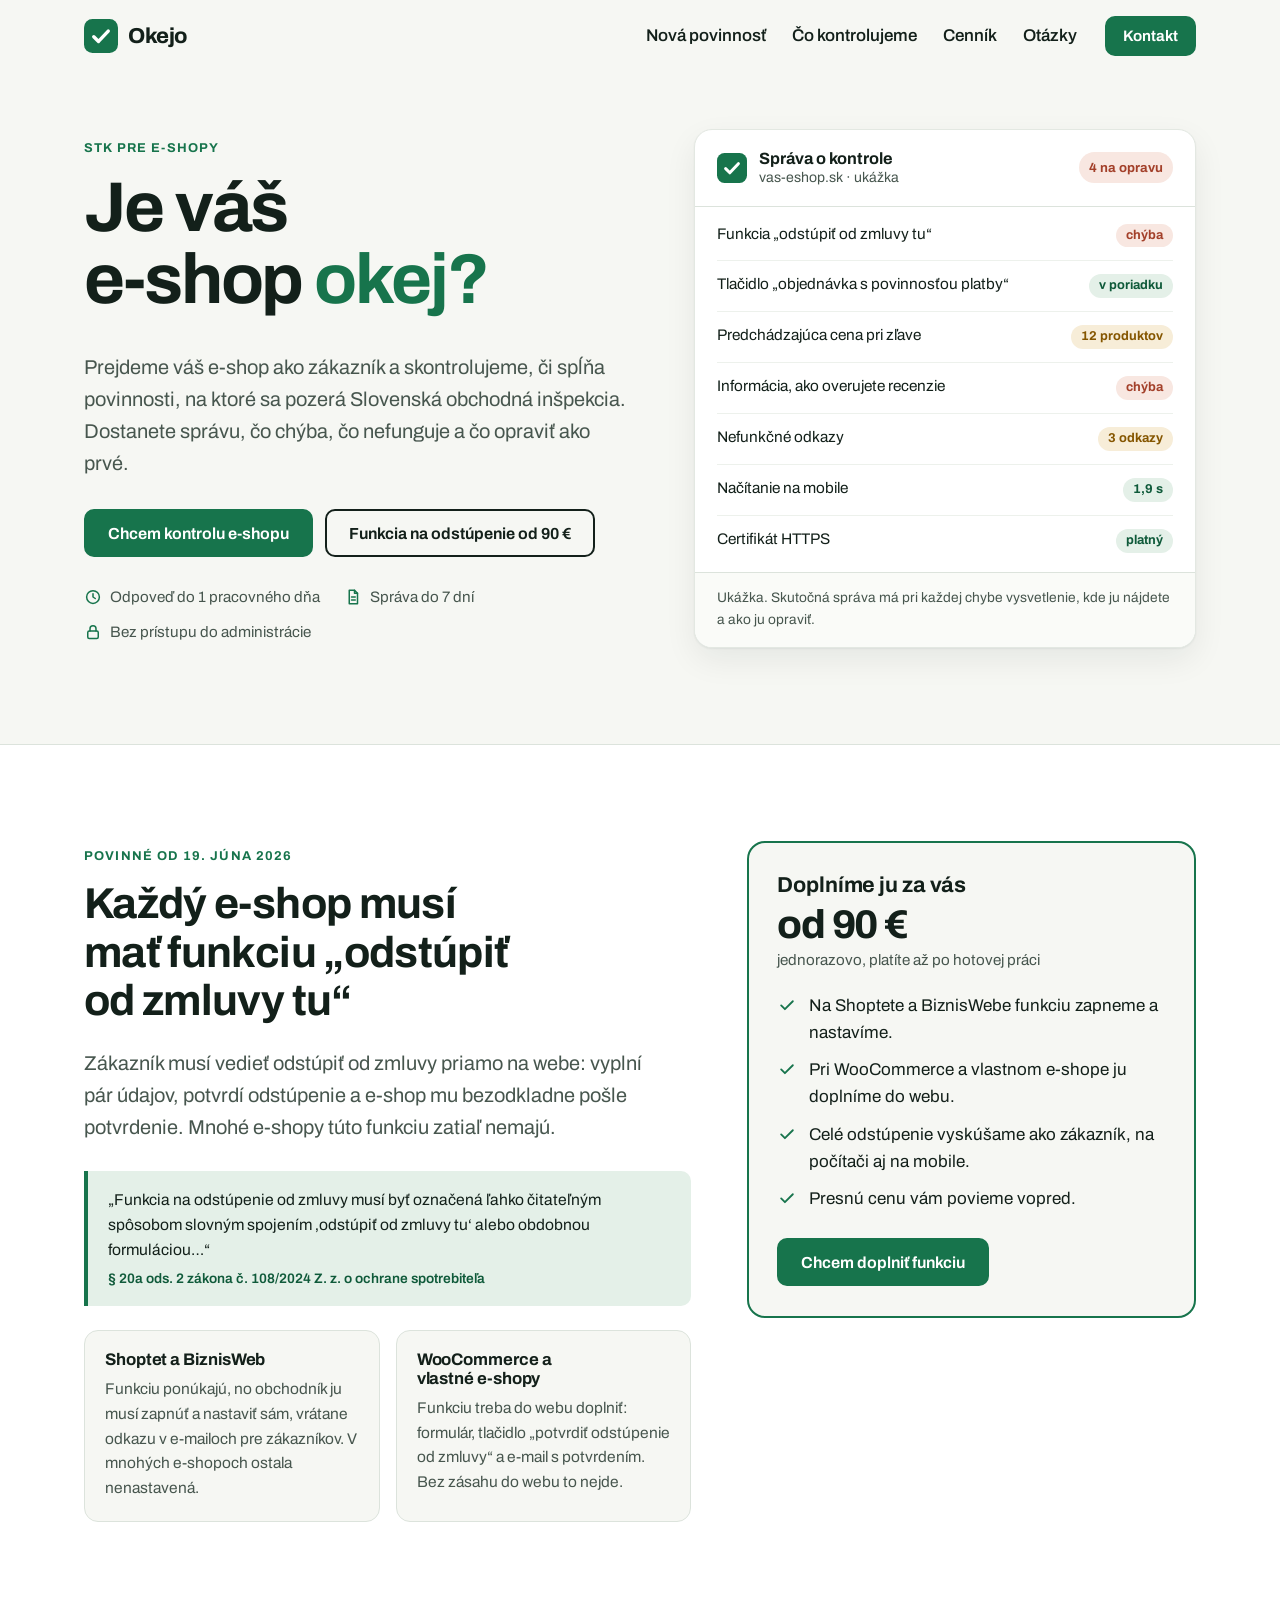
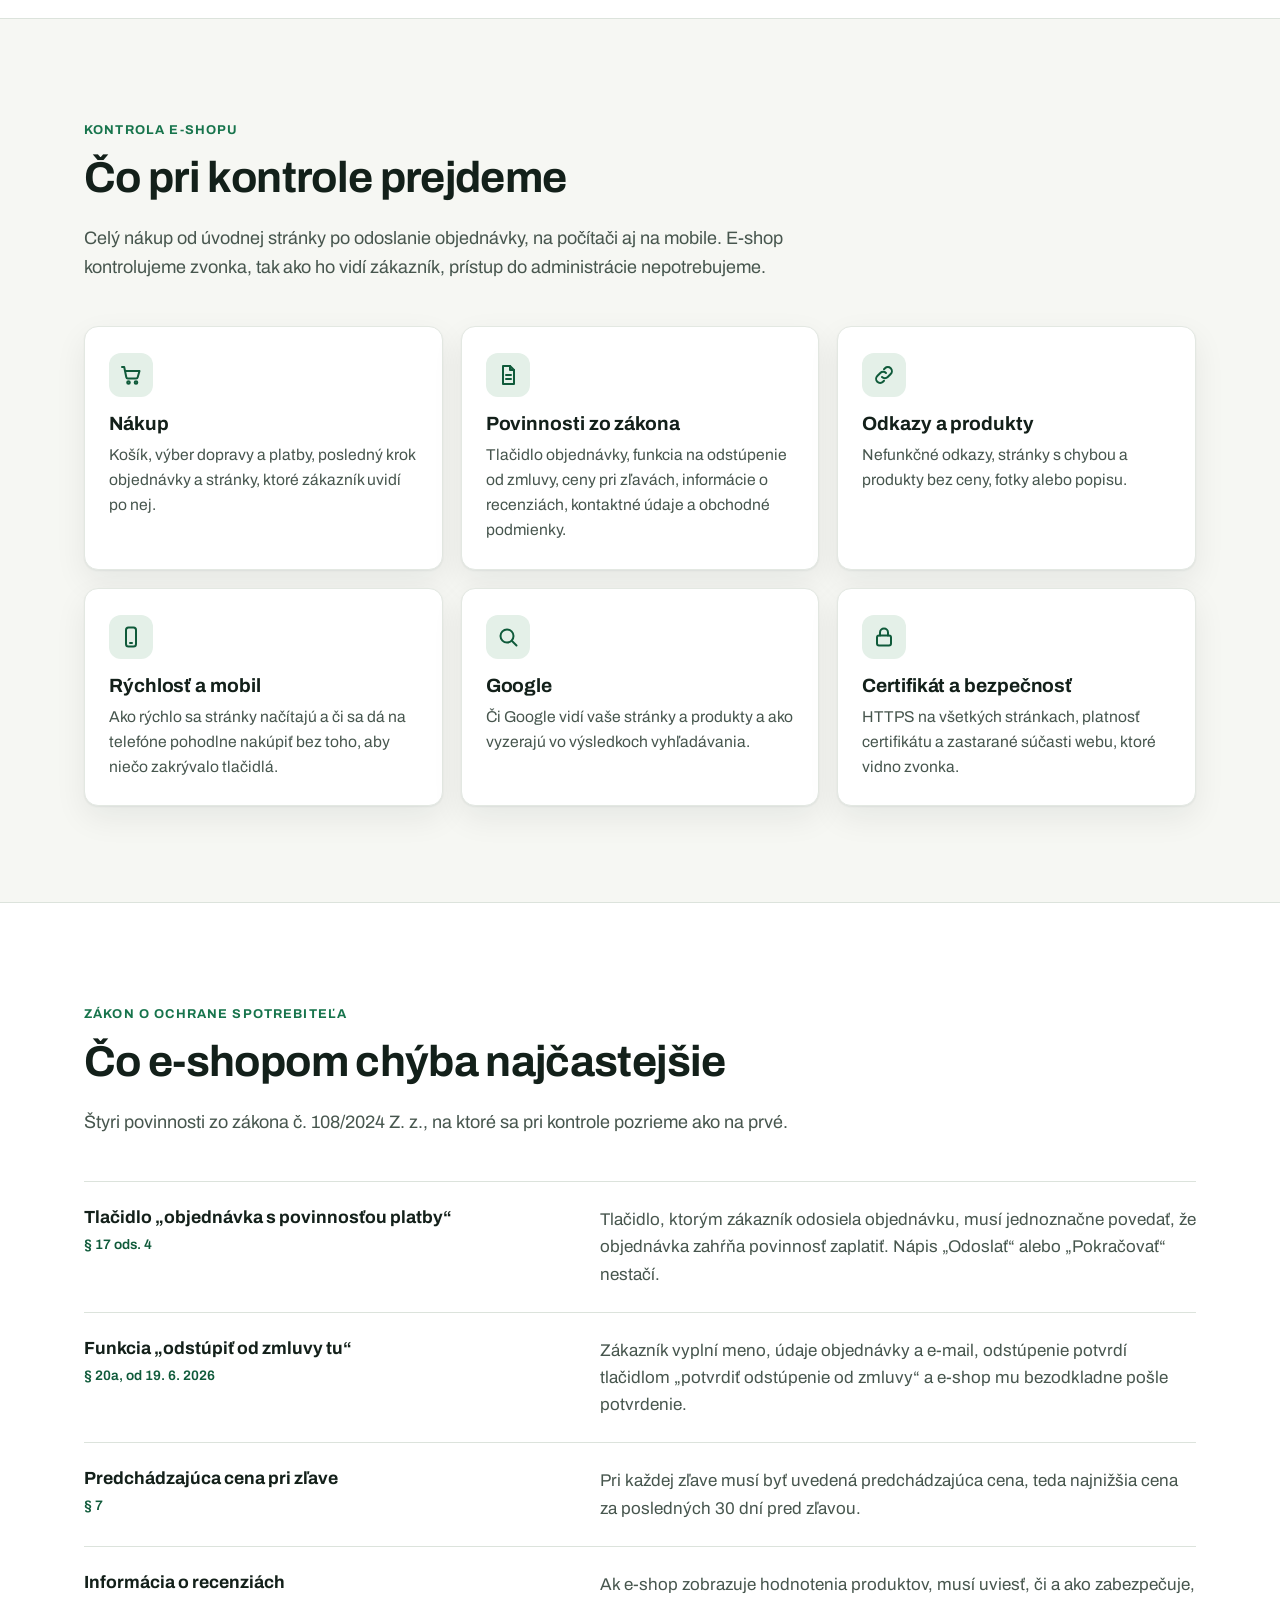
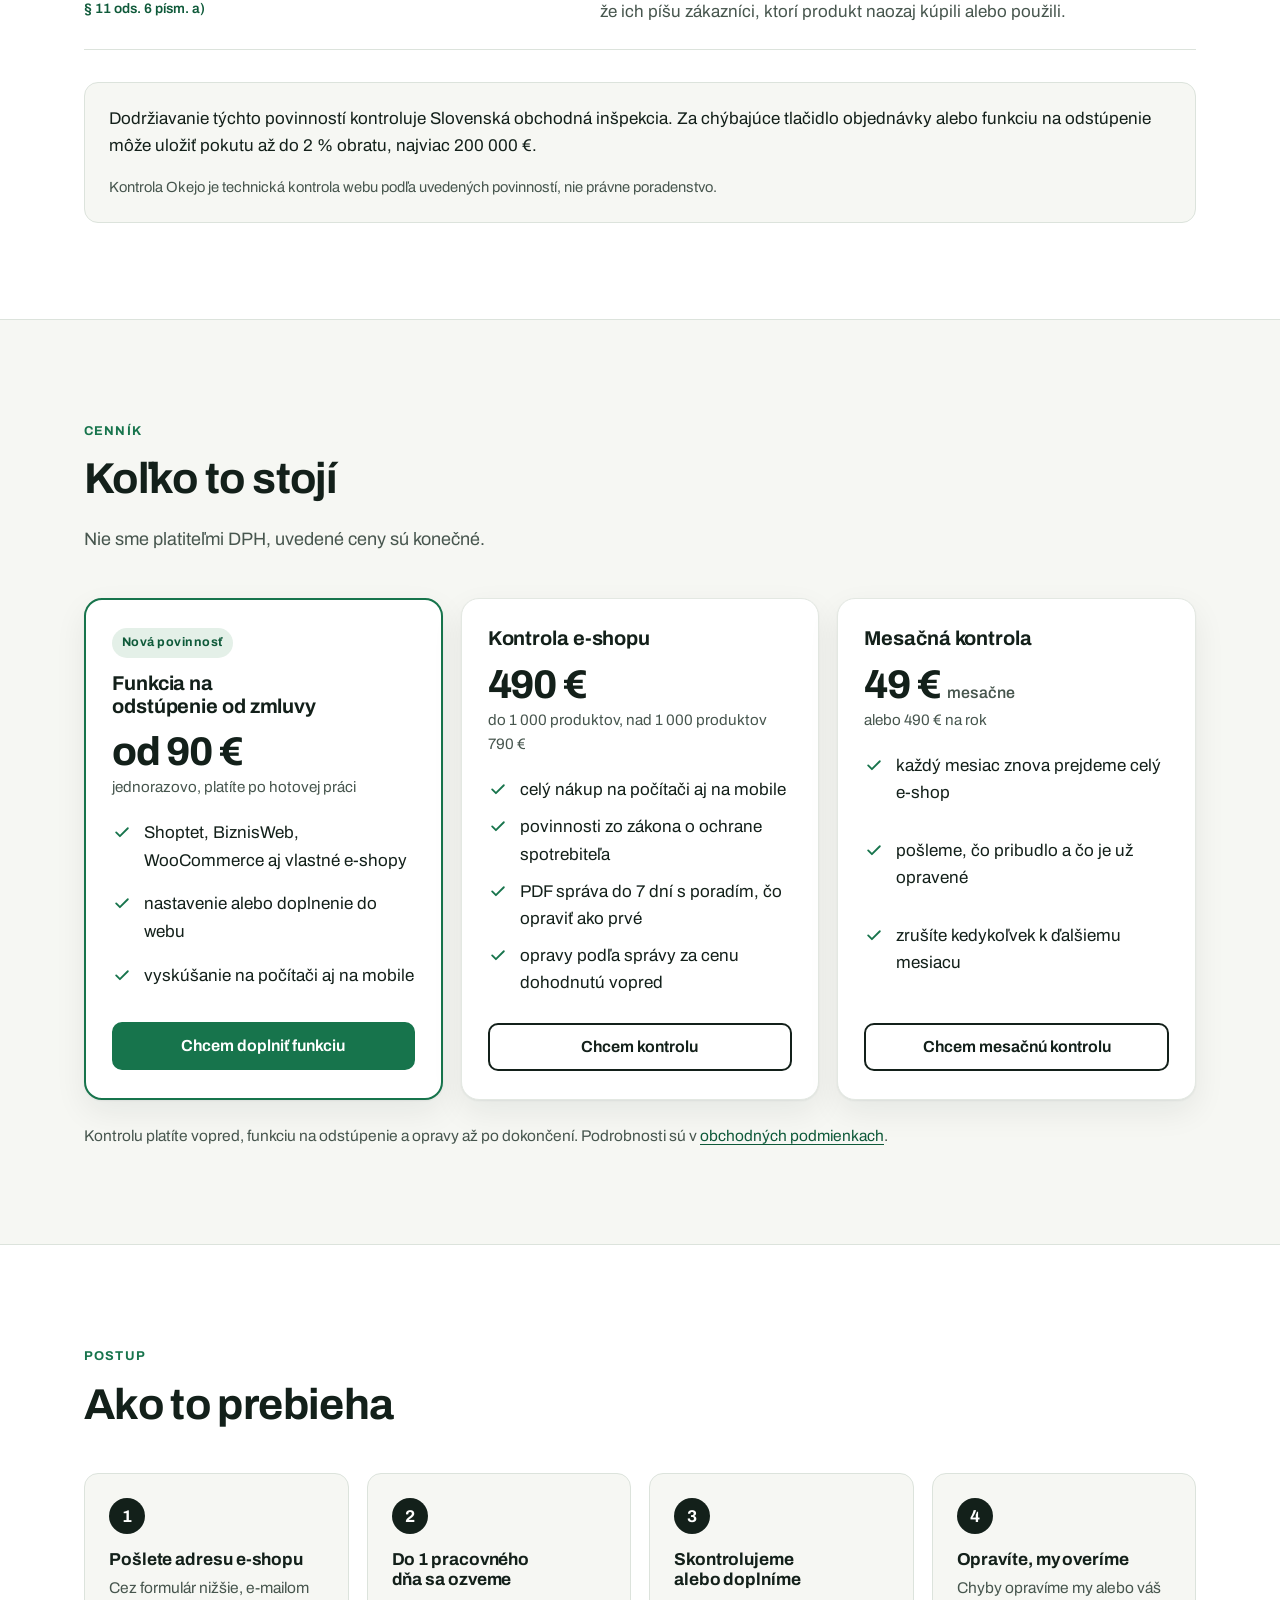
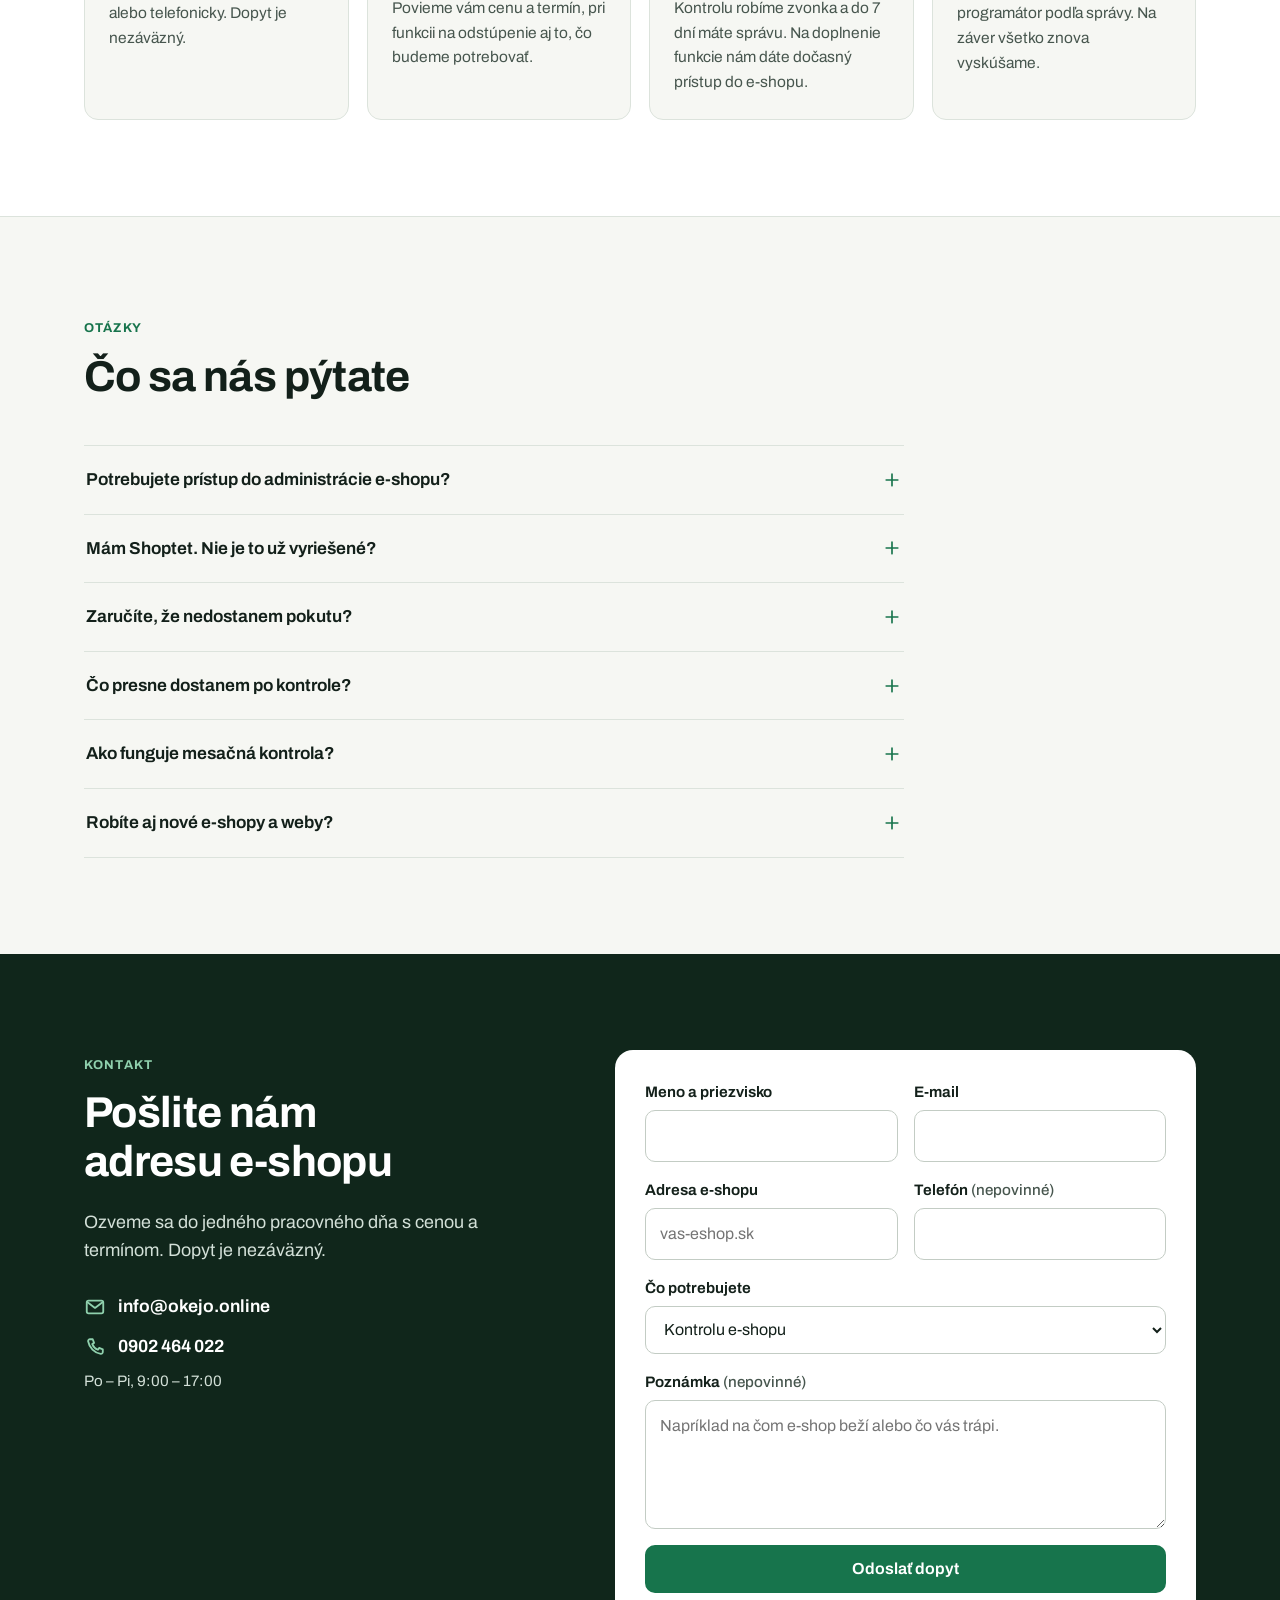
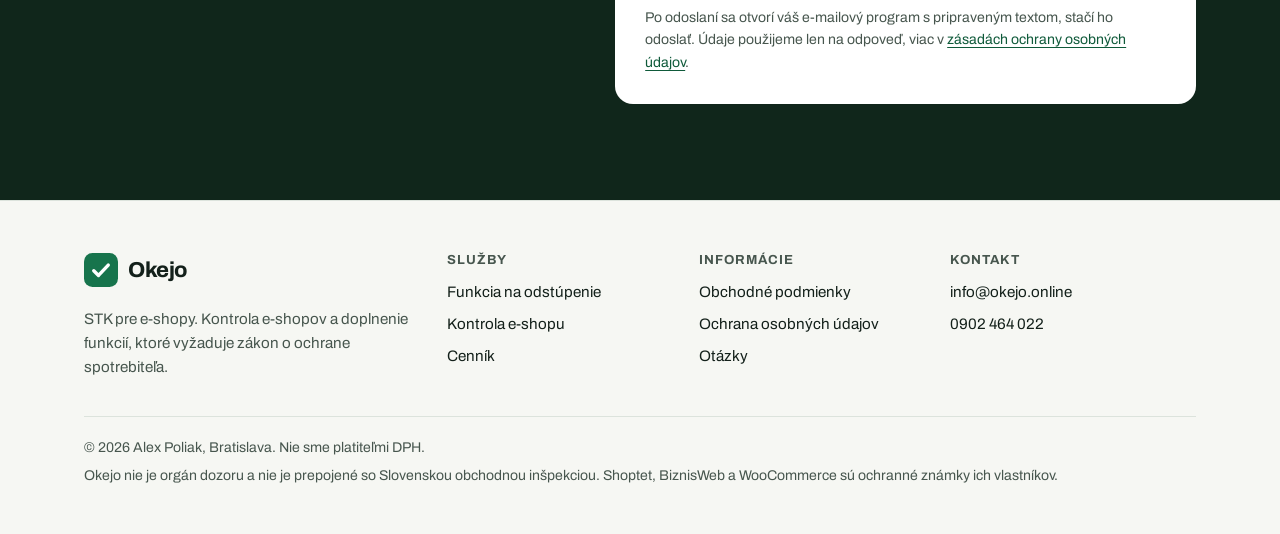
==== commit b9eb2924: "Kontakt info@okejo.online namiesto apoliak@apoliak.online" ====
--- a/index.html
+++ b/index.html
@@ -41,7 +41,7 @@
         "url": "https://okejo.online/",
         "logo": "https://okejo.online/assets/img/logo-512.png",
         "image": "https://okejo.online/assets/img/og-image.png",
-        "email": "apoliak@apoliak.online",
+        "email": "info@okejo.online",
         "telephone": "+421902464022",
         "priceRange": "90 € – 790 €",
         "areaServed": { "@type": "Country", "name": "Slovensko" }
@@ -373,15 +373,15 @@
           <h2 id="kontakt-nadpis">Pošlite nám adresu <span class="nb">e-shopu</span></h2>
           <p class="contact-lead">Ozveme sa do jedného pracovného dňa s cenou a termínom. Dopyt je nezáväzný.</p>
           <ul class="contact-direct">
-            <li><svg class="icon" aria-hidden="true"><use href="#i-mail"/></svg><a href="mailto:apoliak@apoliak.online">apoliak@apoliak.online</a></li>
+            <li><svg class="icon" aria-hidden="true"><use href="#i-mail"/></svg><a href="mailto:info@okejo.online">info@okejo.online</a></li>
             <li><svg class="icon" aria-hidden="true"><use href="#i-phone"/></svg><a href="tel:+421902464022">0902 464 022</a></li>
           </ul>
           <p class="contact-hours">Po – Pi, 9:00 – 17:00</p>
         </div>
 
         <div class="form-card">
-          <noscript><p class="form-note">Formulár potrebuje zapnutý JavaScript. Napíšte nám na <a href="mailto:apoliak@apoliak.online">apoliak@apoliak.online</a> alebo zavolajte na <a href="tel:+421902464022">0902 464 022</a>.</p></noscript>
-          <form class="order-form" id="order-form" method="post" data-email="apoliak@apoliak.online">
+          <noscript><p class="form-note">Formulár potrebuje zapnutý JavaScript. Napíšte nám na <a href="mailto:info@okejo.online">info@okejo.online</a> alebo zavolajte na <a href="tel:+421902464022">0902 464 022</a>.</p></noscript>
+          <form class="order-form" id="order-form" method="post" data-email="info@okejo.online">
             <div class="field-row">
               <div class="field">
                 <label for="meno">Meno a priezvisko</label>
@@ -430,12 +430,12 @@
 
           <div class="form-success" id="form-success" tabindex="-1" hidden>
             <h3>Posledný krok: odošlite e-mail</h3>
-            <p>Pripravili sme e-mail s vašimi údajmi. K nám príde až po jeho odoslaní z vášho e-mailového programu. Ak sa neotvoril, skopírujte text nižšie a pošlite ho na <a id="fallback-email" href="mailto:apoliak@apoliak.online">apoliak@apoliak.online</a>.</p>
+            <p>Pripravili sme e-mail s vašimi údajmi. K nám príde až po jeho odoslaní z vášho e-mailového programu. Ak sa neotvoril, skopírujte text nižšie a pošlite ho na <a id="fallback-email" href="mailto:info@okejo.online">info@okejo.online</a>.</p>
             <label for="order-text">Text dopytu</label>
             <textarea id="order-text" rows="8" readonly></textarea>
             <div class="success-actions">
               <button class="btn btn--small" type="button" id="copy-order">Kopírovať text</button>
-              <a class="btn btn--small btn--ghost" id="fallback-link" href="mailto:apoliak@apoliak.online">Otvoriť e-mail znova</a>
+              <a class="btn btn--small btn--ghost" id="fallback-link" href="mailto:info@okejo.online">Otvoriť e-mail znova</a>
               <button class="btn btn--small btn--ghost" type="button" id="edit-order">Upraviť údaje</button>
             </div>
           </div>
@@ -473,7 +473,7 @@
         <div>
           <h2>Kontakt</h2>
           <ul>
-            <li><a href="mailto:apoliak@apoliak.online">apoliak@apoliak.online</a></li>
+            <li><a href="mailto:info@okejo.online">info@okejo.online</a></li>
             <li><a href="tel:+421902464022">0902 464 022</a></li>
           </ul>
         </div>
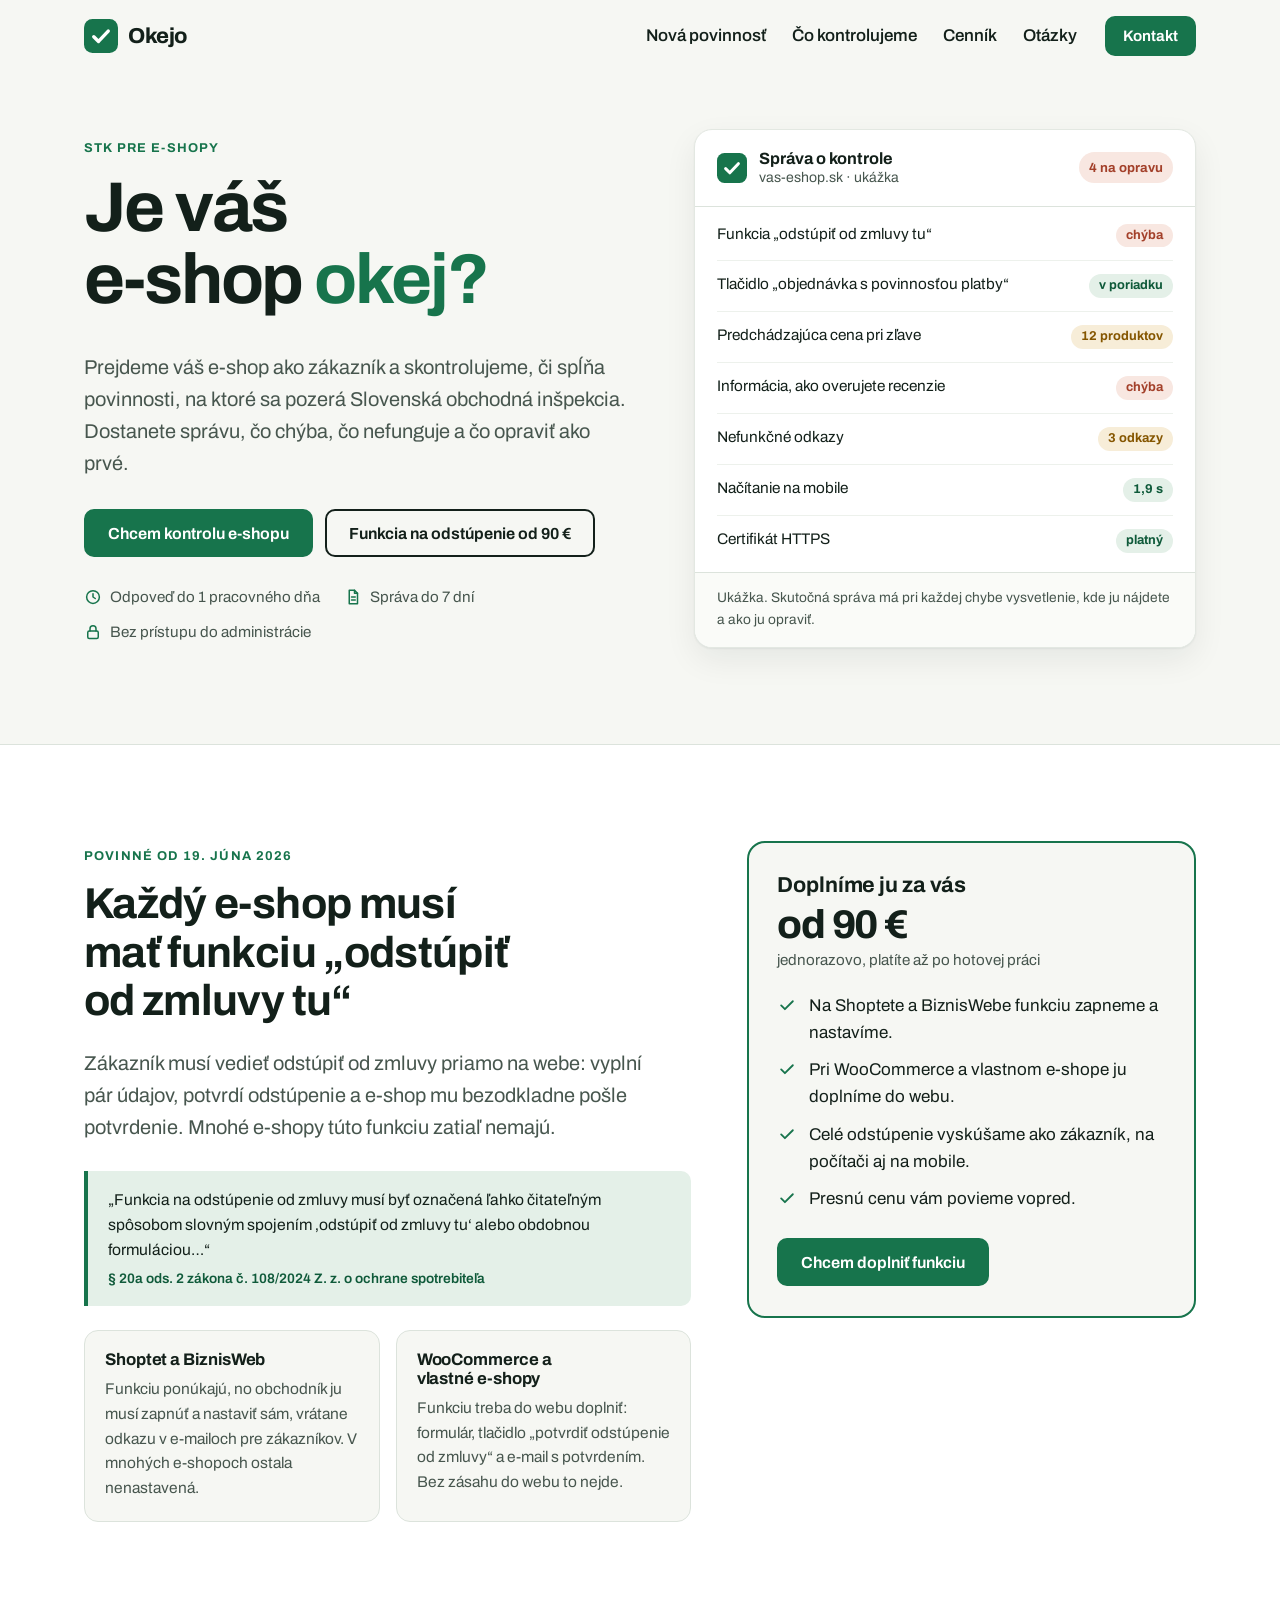
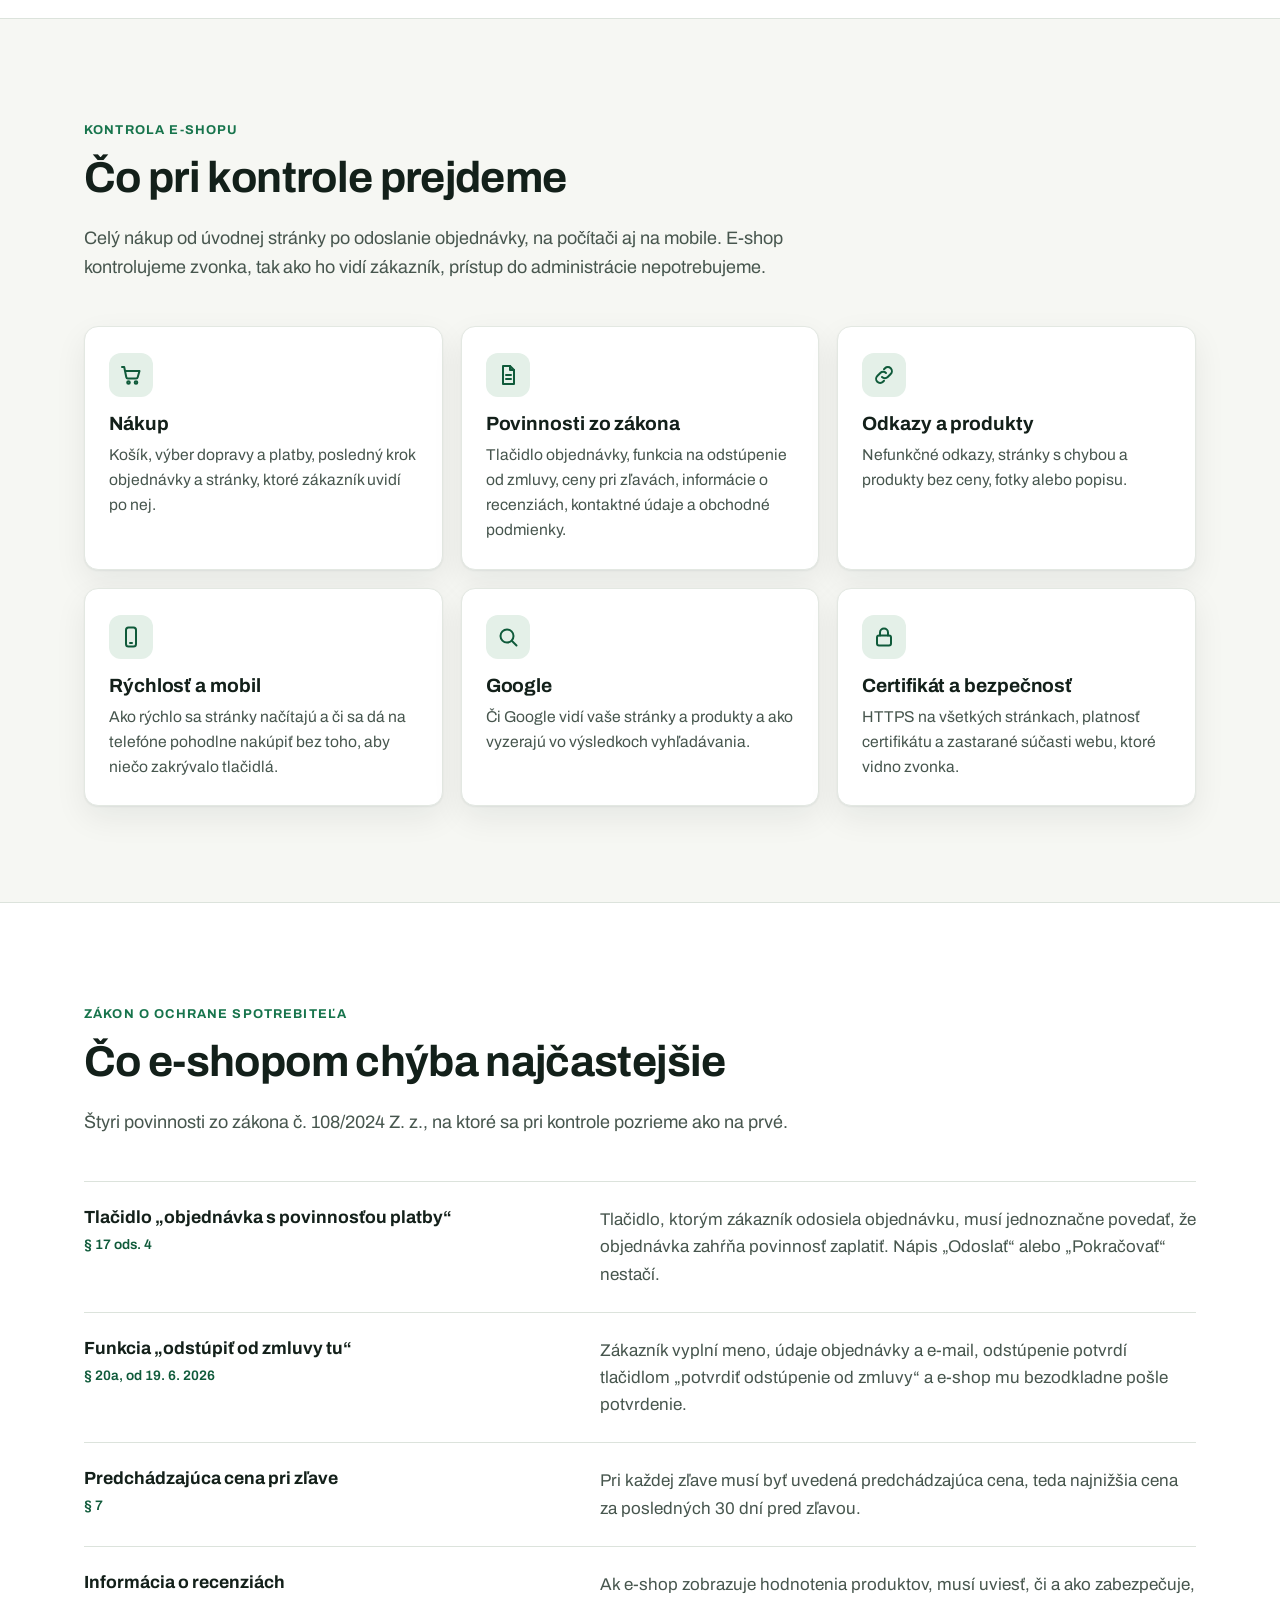
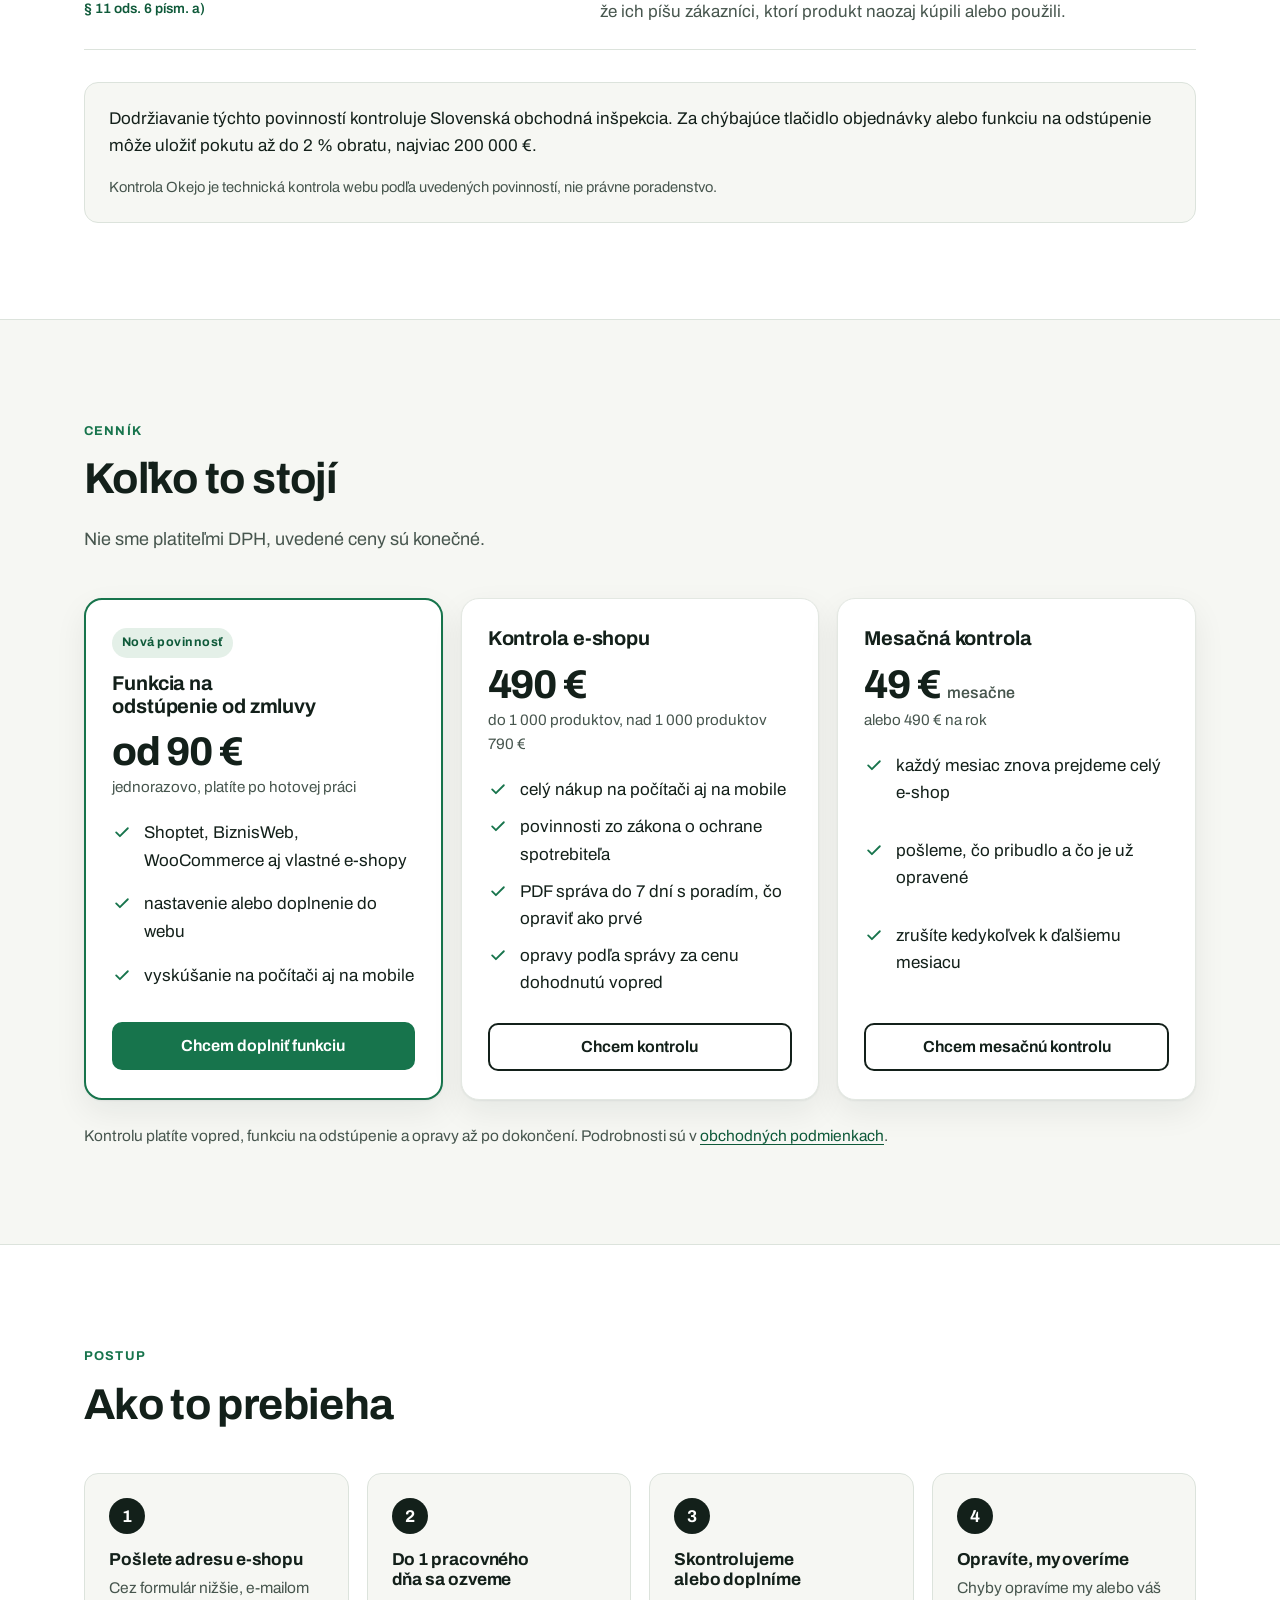
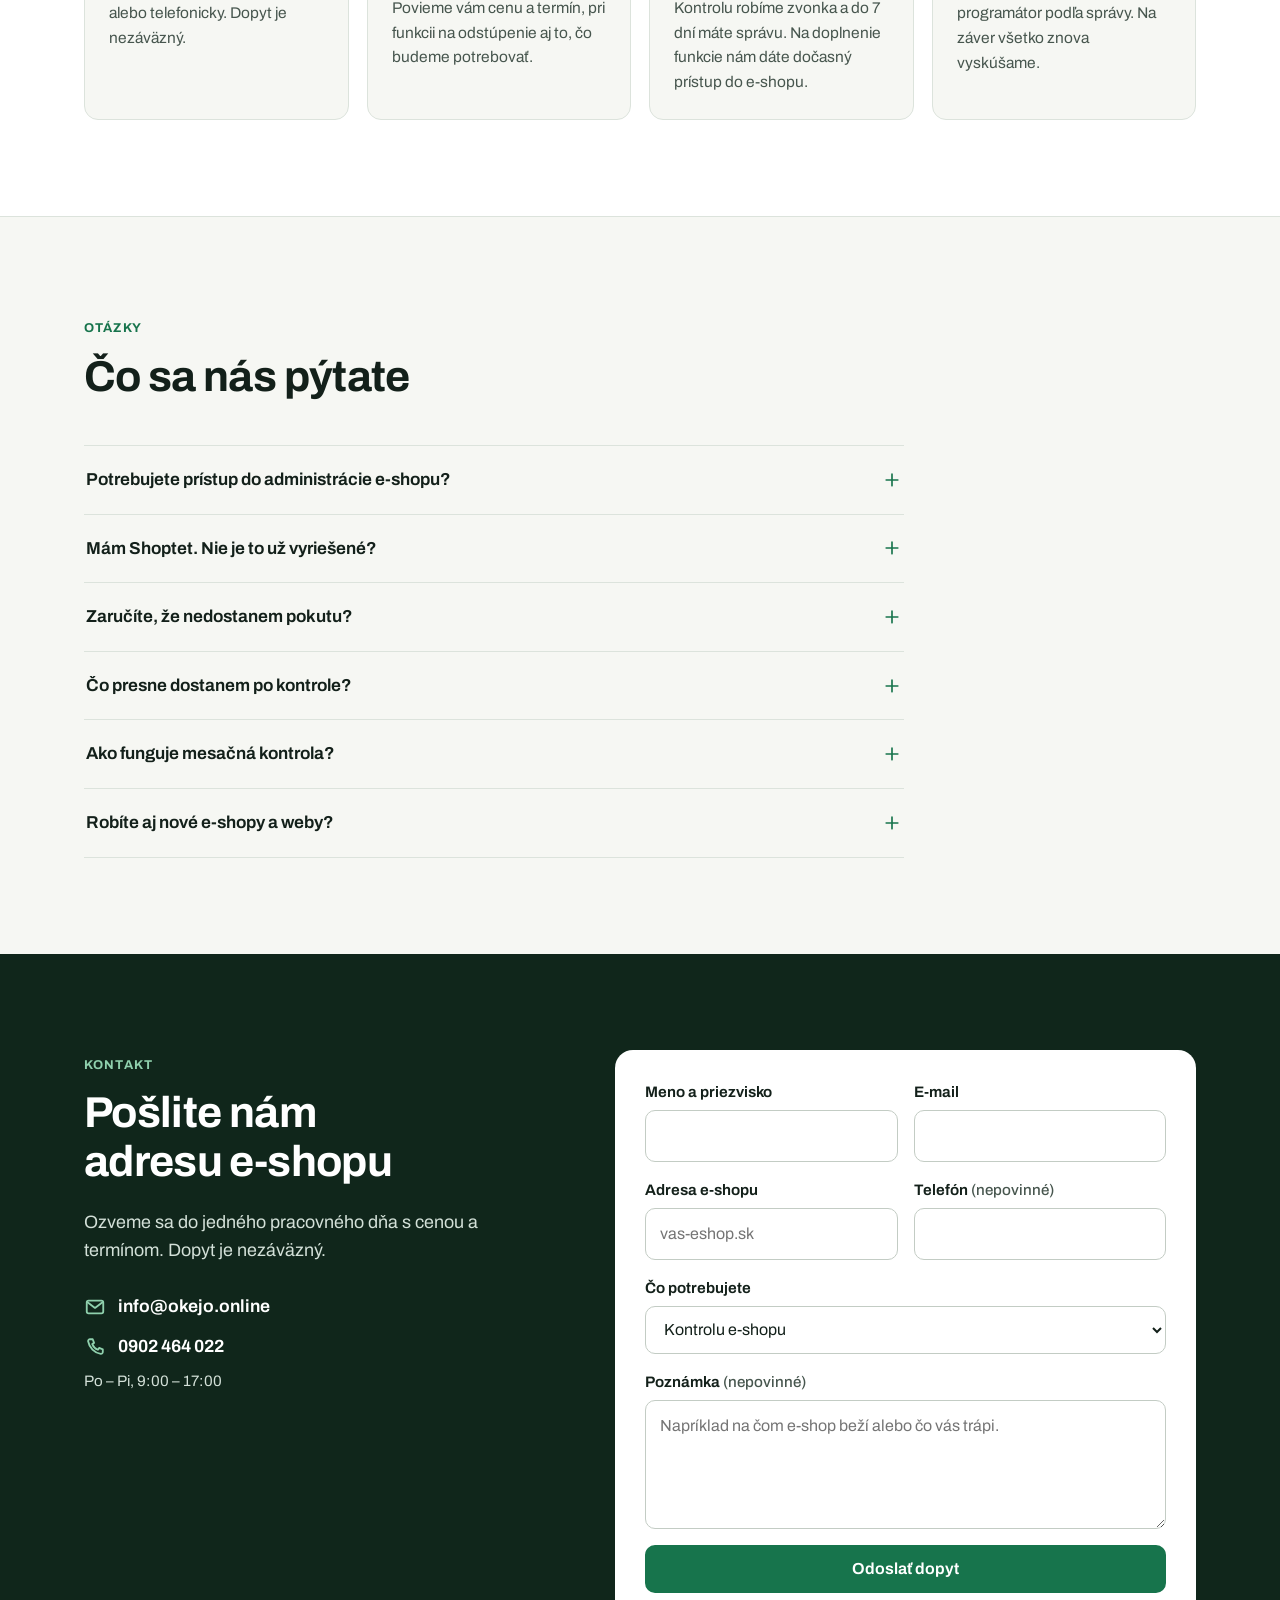
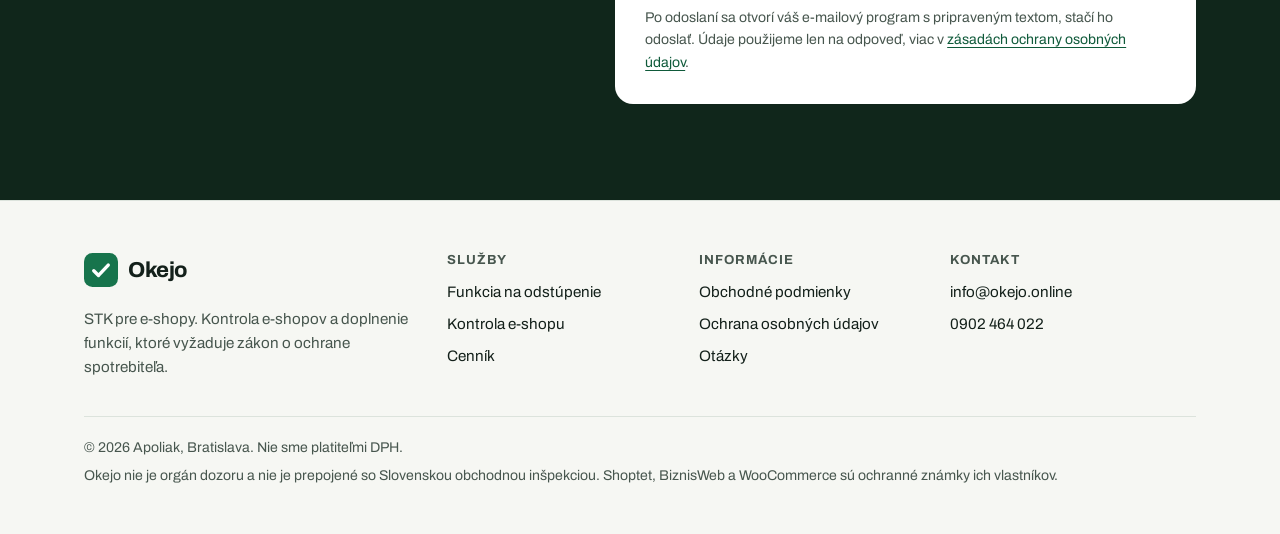
==== commit f160671e: "Značka Apoliak namiesto mena" ====
--- a/index.html
+++ b/index.html
@@ -479,7 +479,7 @@
         </div>
       </div>
       <div class="footer-legal">
-        <p>© <span data-year>2026</span> Alex Poliak, Bratislava. Nie sme platiteľmi DPH.</p>
+        <p>© <span data-year>2026</span> Apoliak, Bratislava. Nie sme platiteľmi DPH.</p>
         <p>Okejo nie je orgán dozoru a nie je prepojené so Slovenskou obchodnou inšpekciou. Shoptet, BiznisWeb a WooCommerce sú ochranné známky ich vlastníkov.</p>
       </div>
     </div>
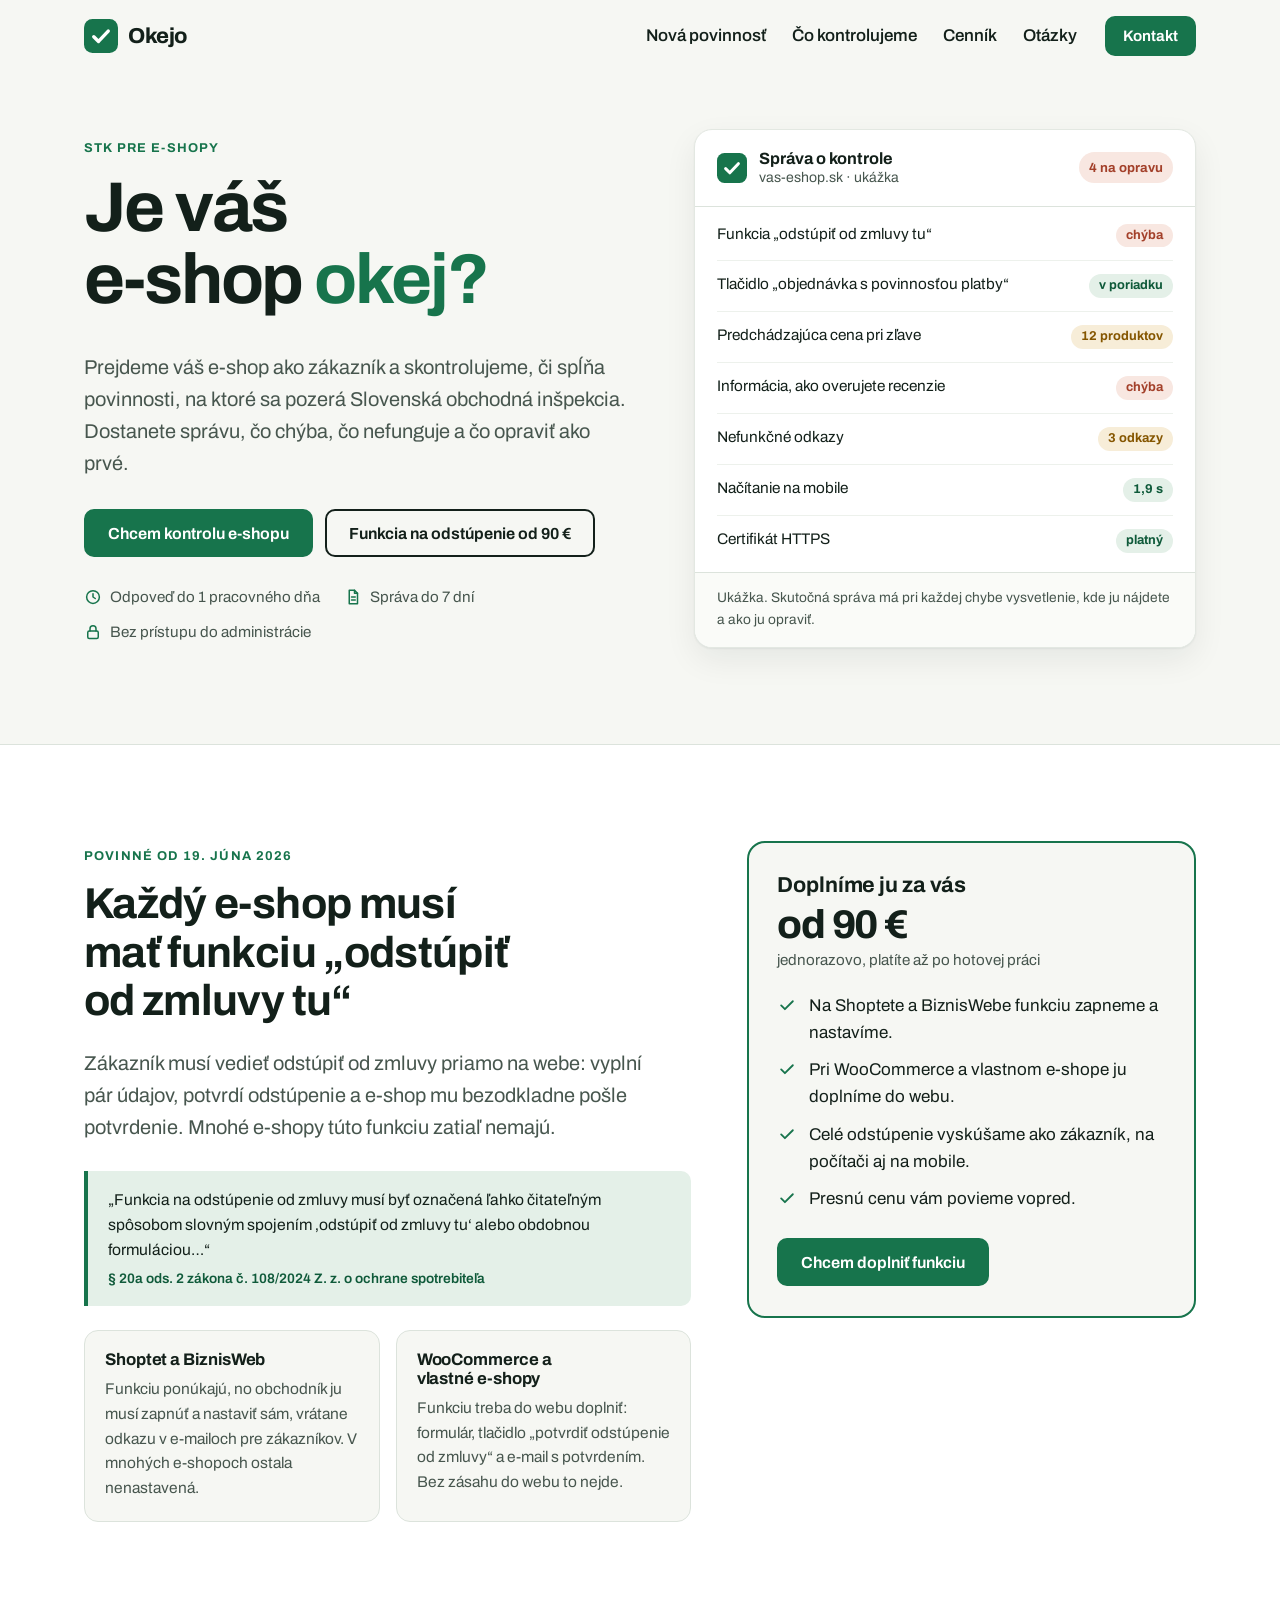
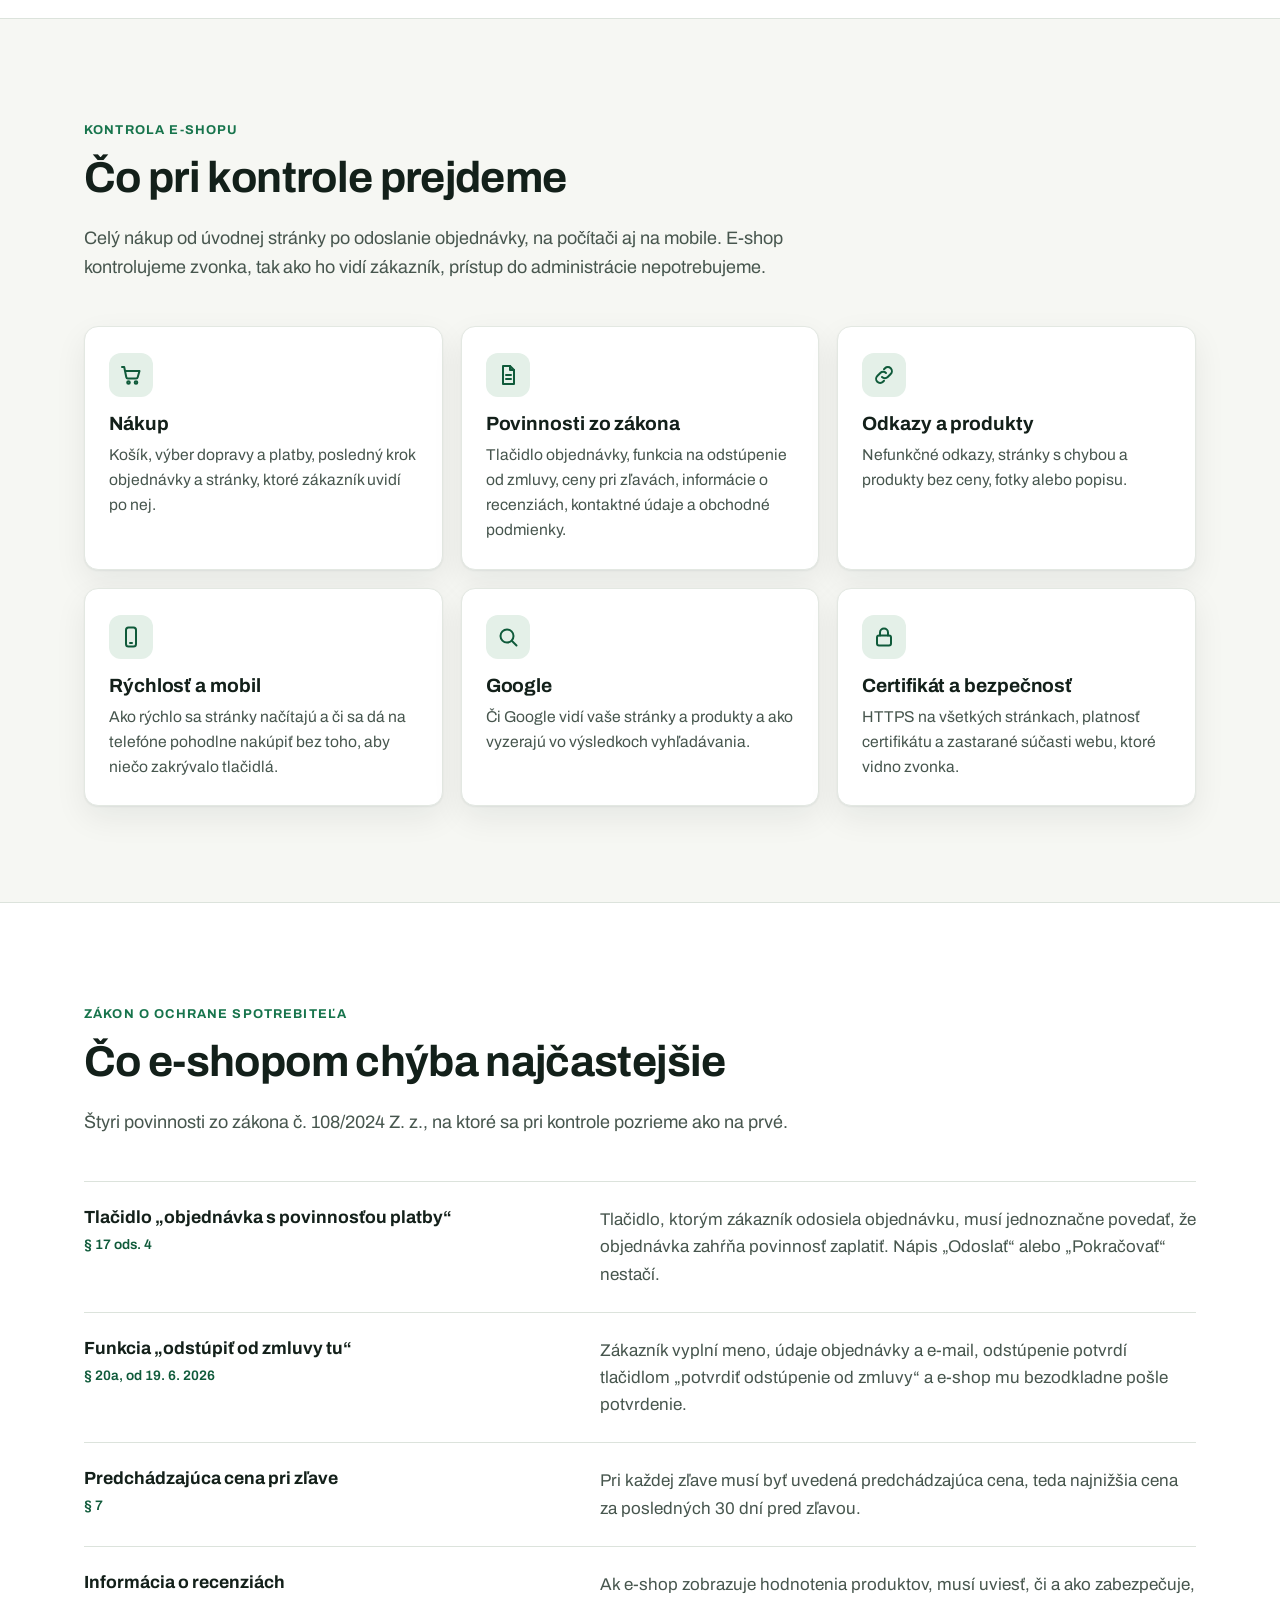
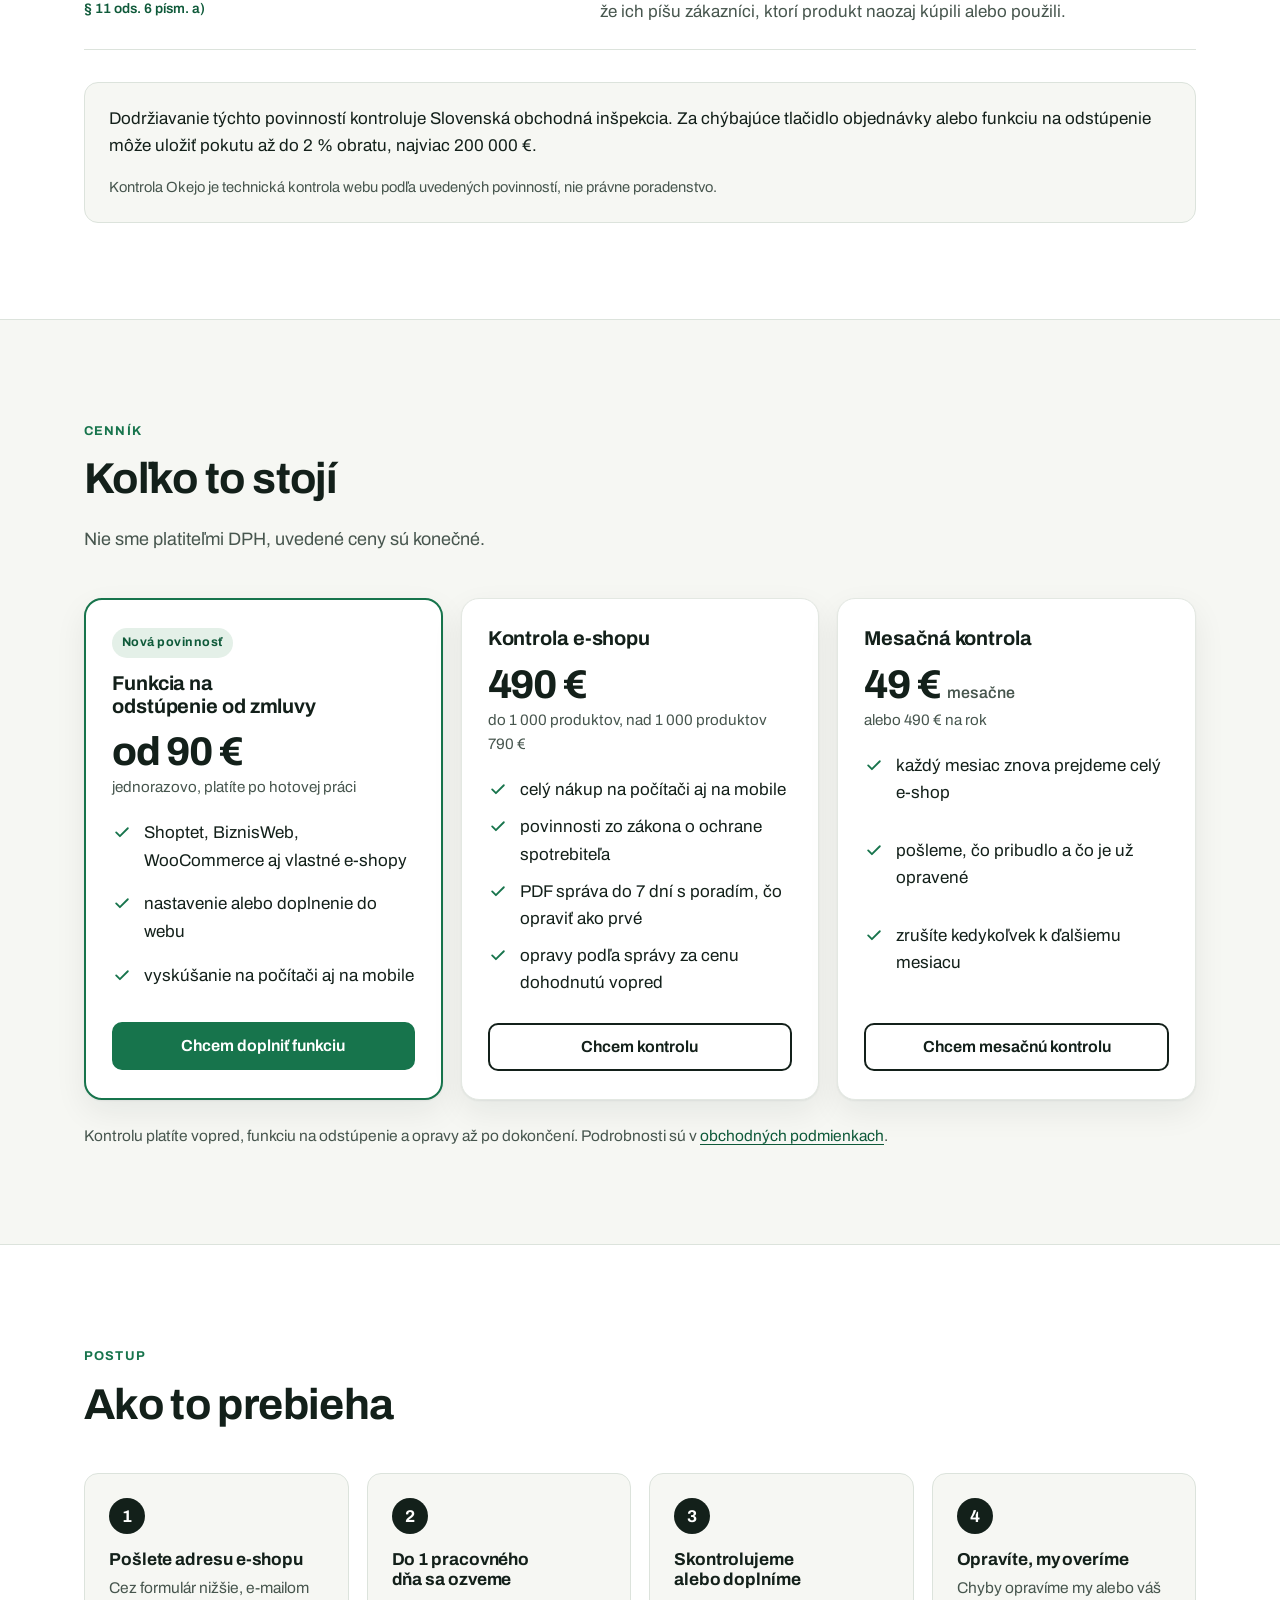
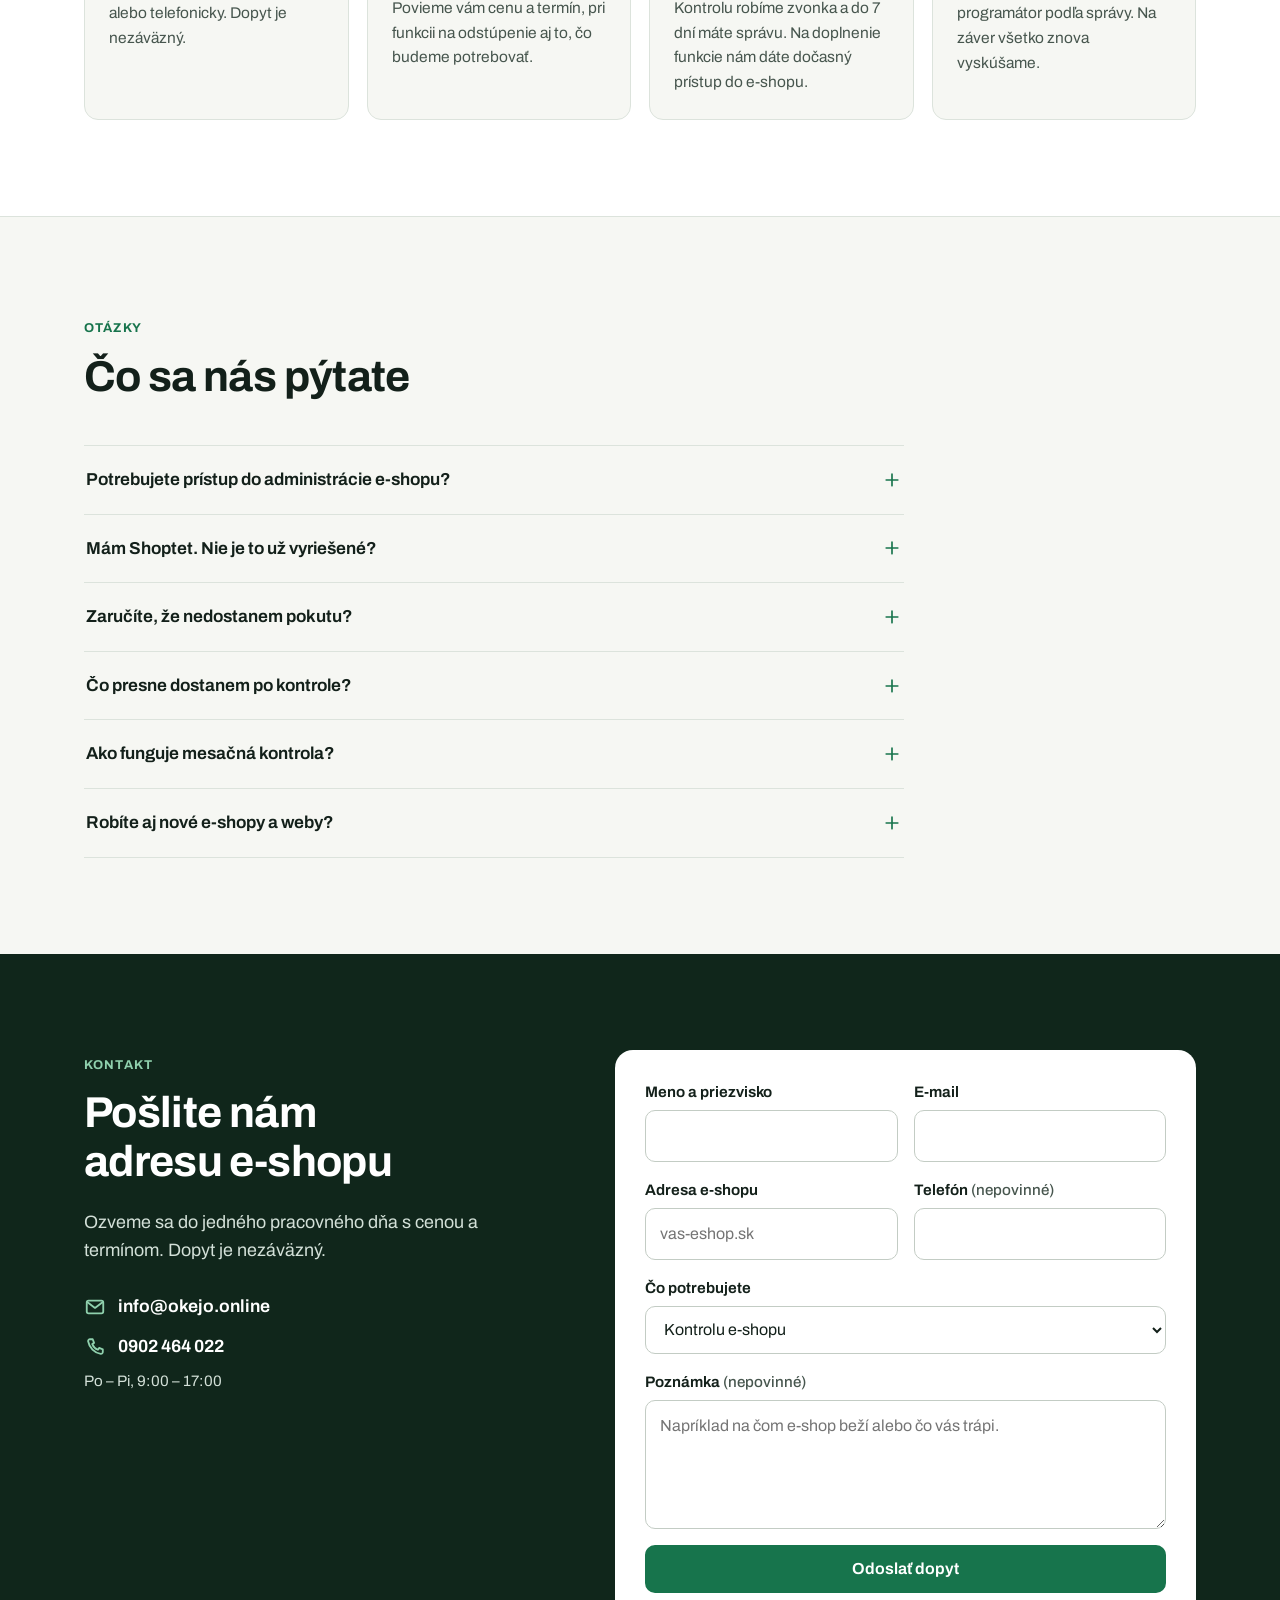
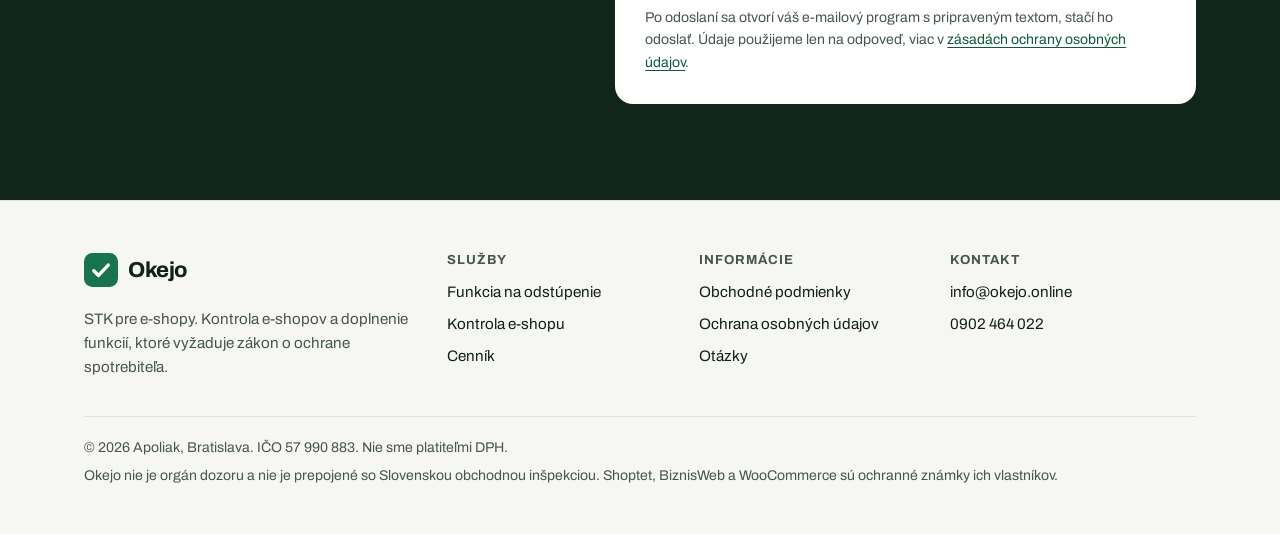
==== commit 0c4a4de3: "IČO a zápis v živnostenskom registri v pätičke a právnych textoch" ====
--- a/index.html
+++ b/index.html
@@ -479,7 +479,7 @@
         </div>
       </div>
       <div class="footer-legal">
-        <p>© <span data-year>2026</span> Apoliak, Bratislava. Nie sme platiteľmi DPH.</p>
+        <p>© <span data-year>2026</span> Apoliak, Bratislava. IČO 57&nbsp;990&nbsp;883. Nie sme platiteľmi DPH.</p>
         <p>Okejo nie je orgán dozoru a nie je prepojené so Slovenskou obchodnou inšpekciou. Shoptet, BiznisWeb a WooCommerce sú ochranné známky ich vlastníkov.</p>
       </div>
     </div>
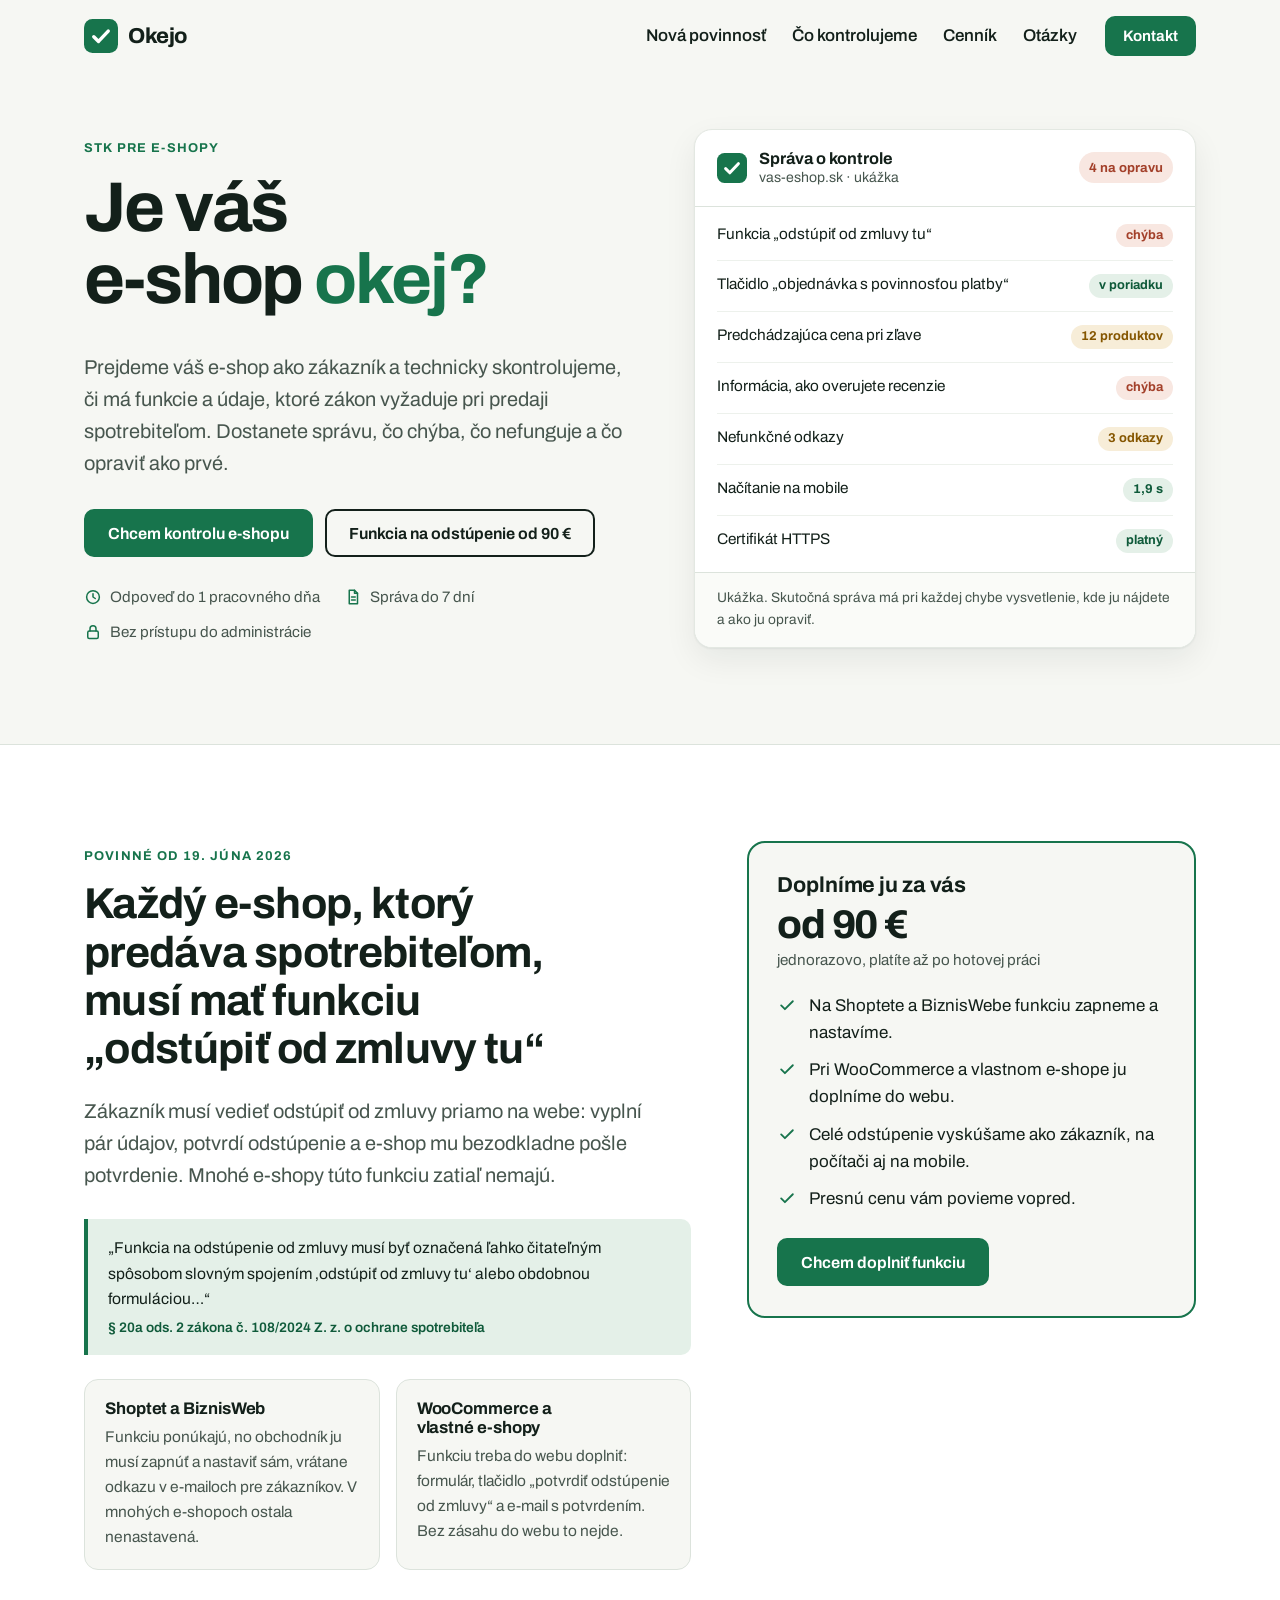
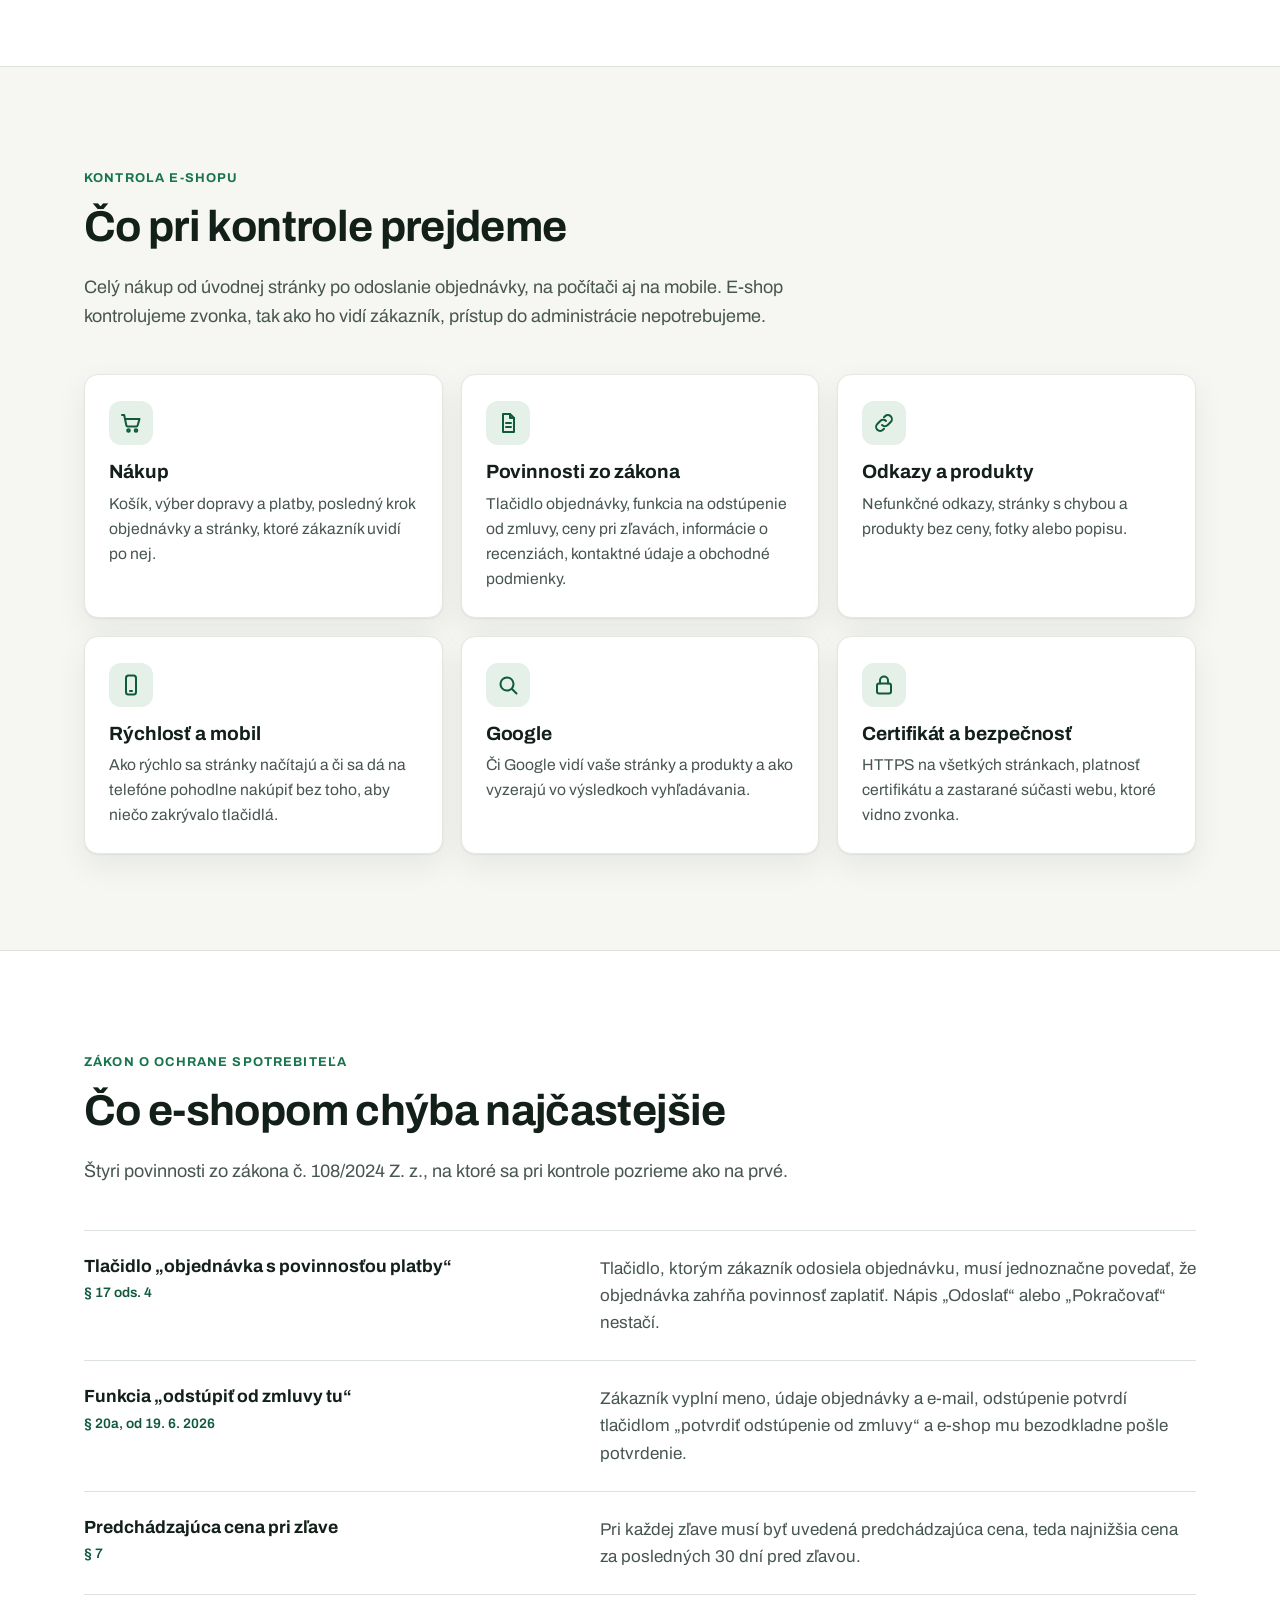
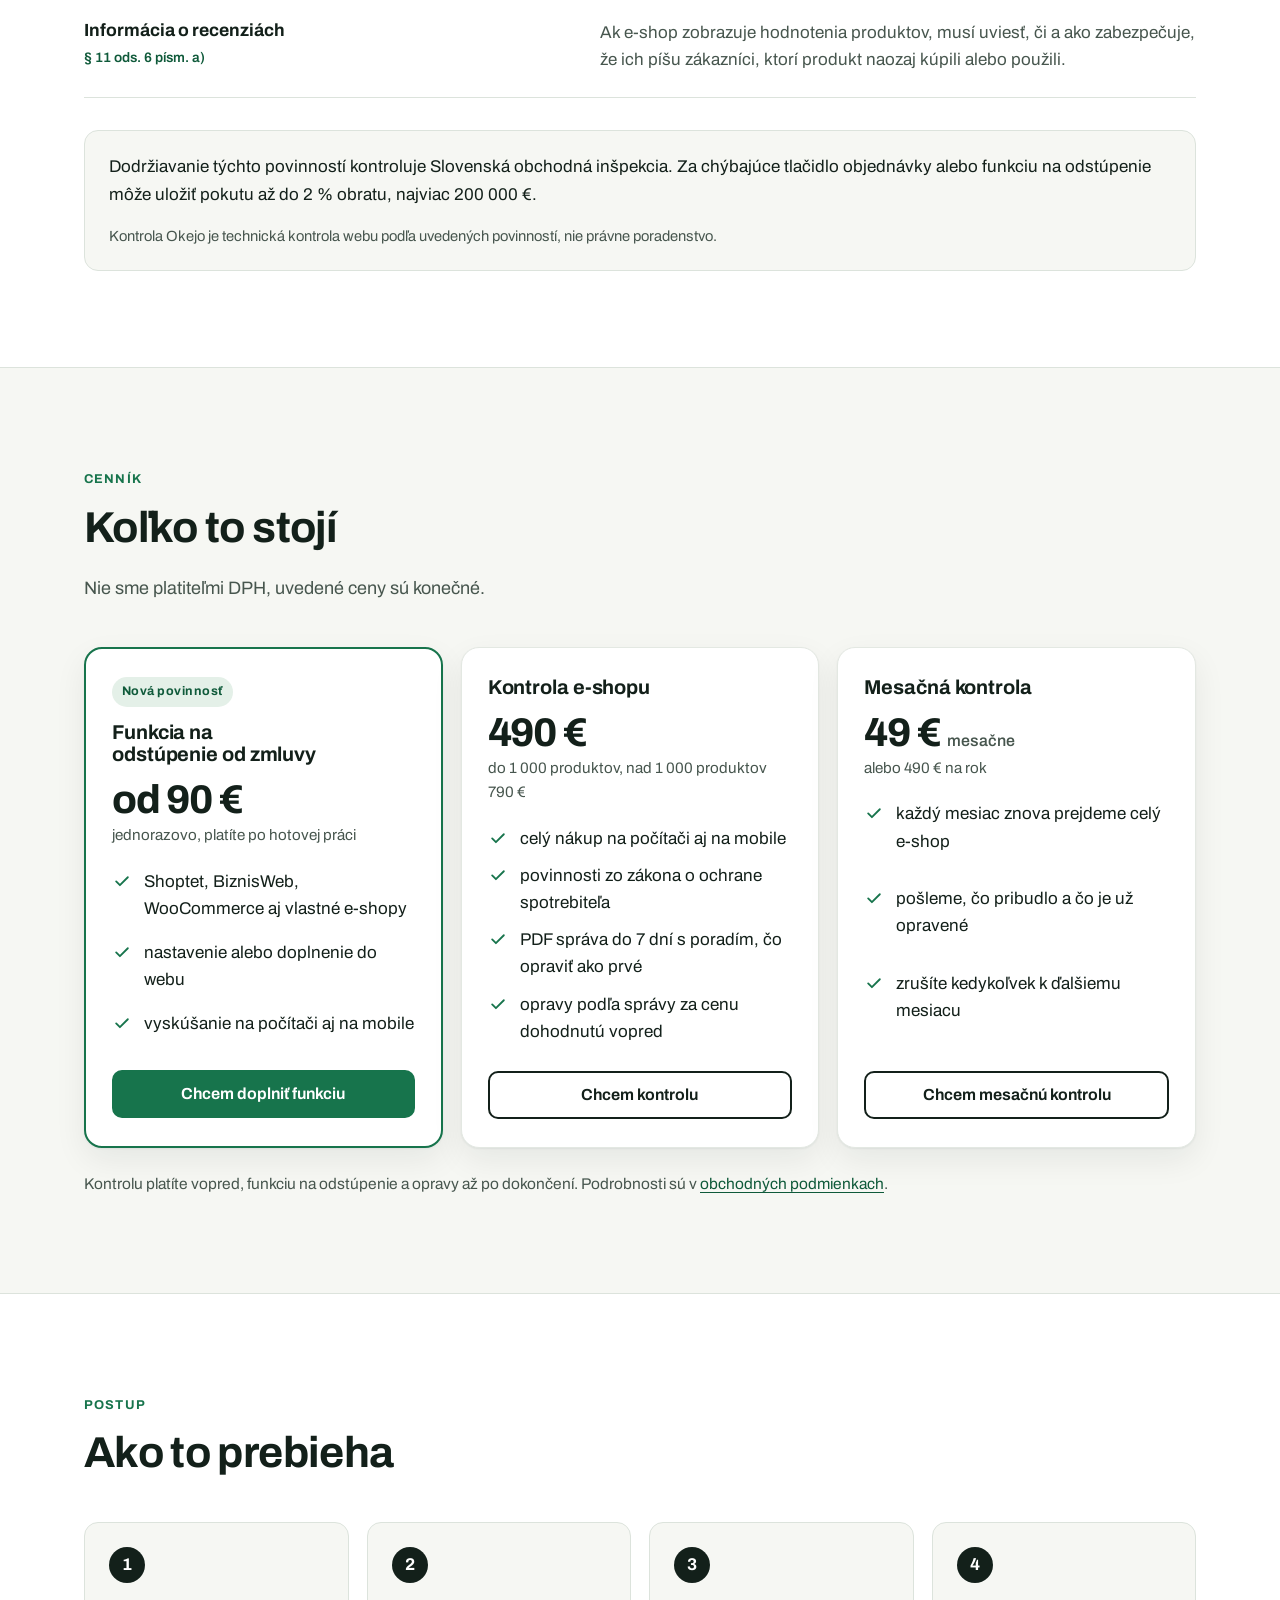
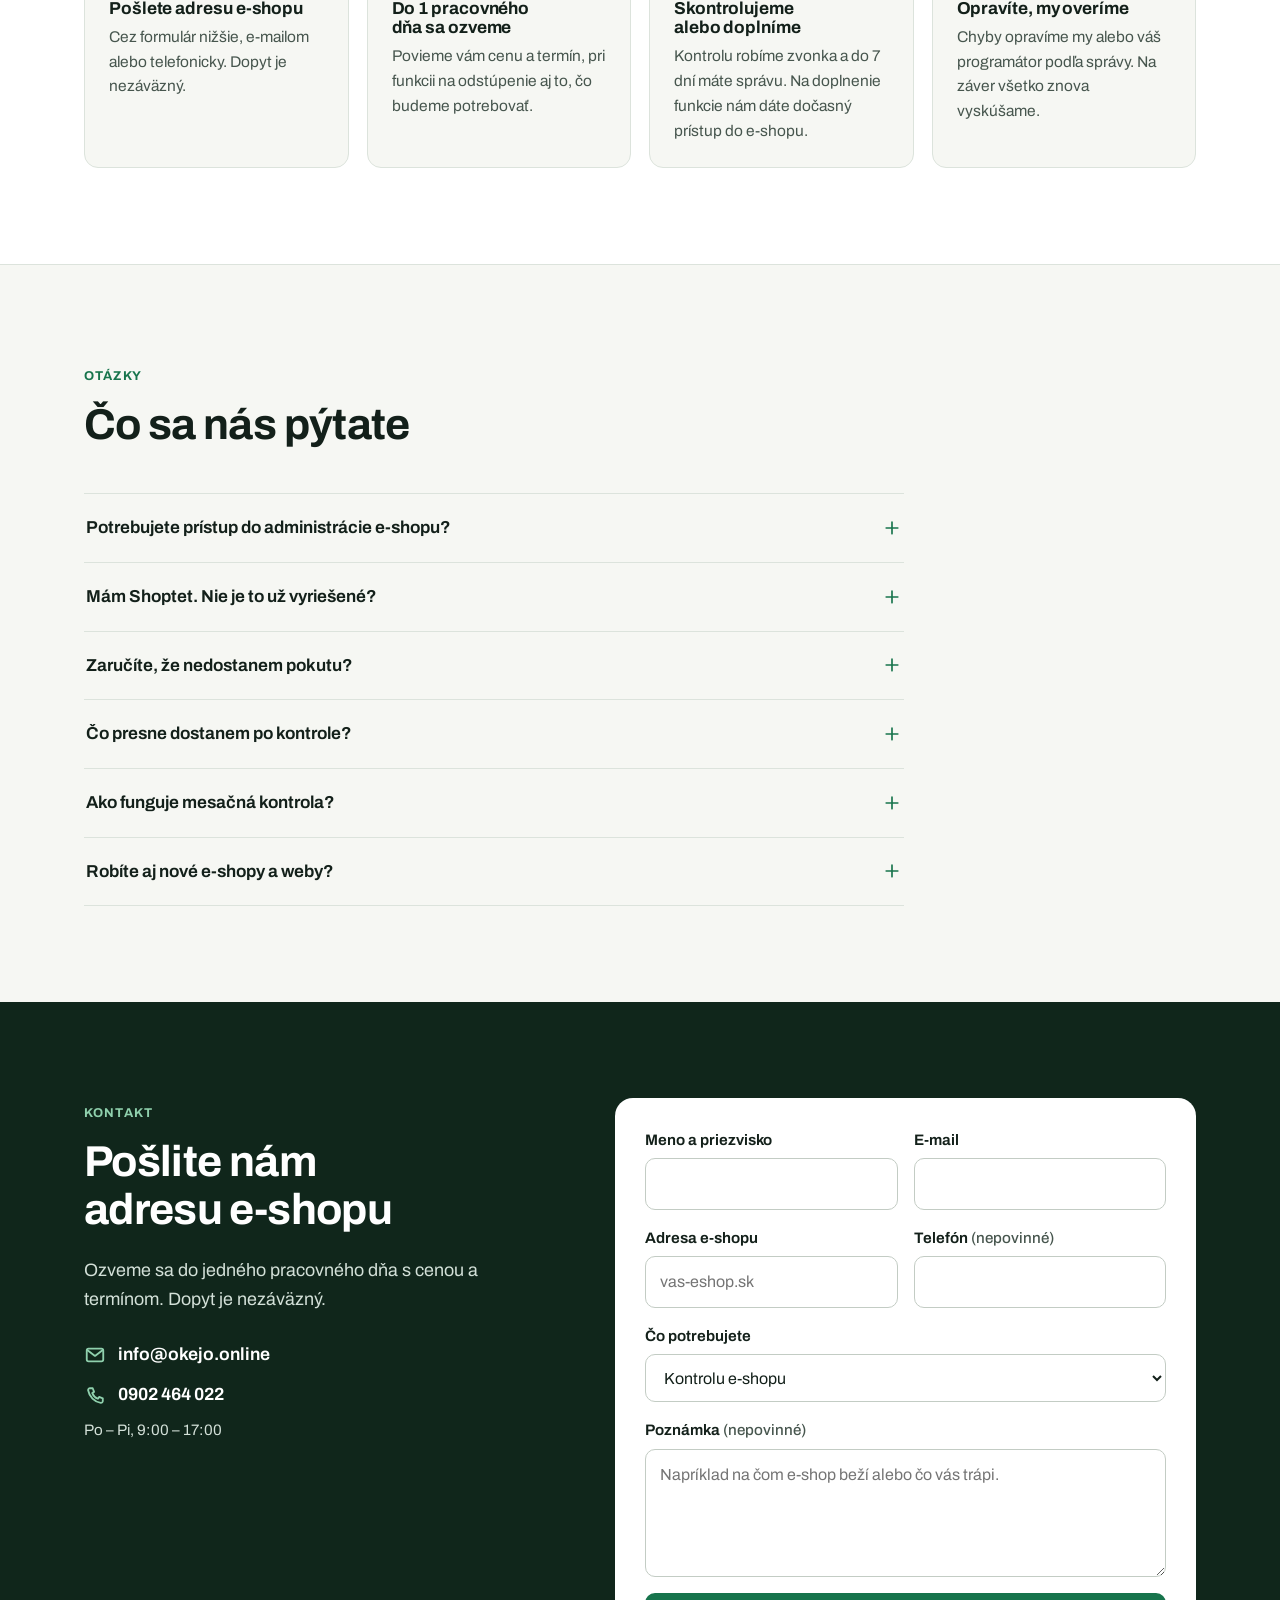
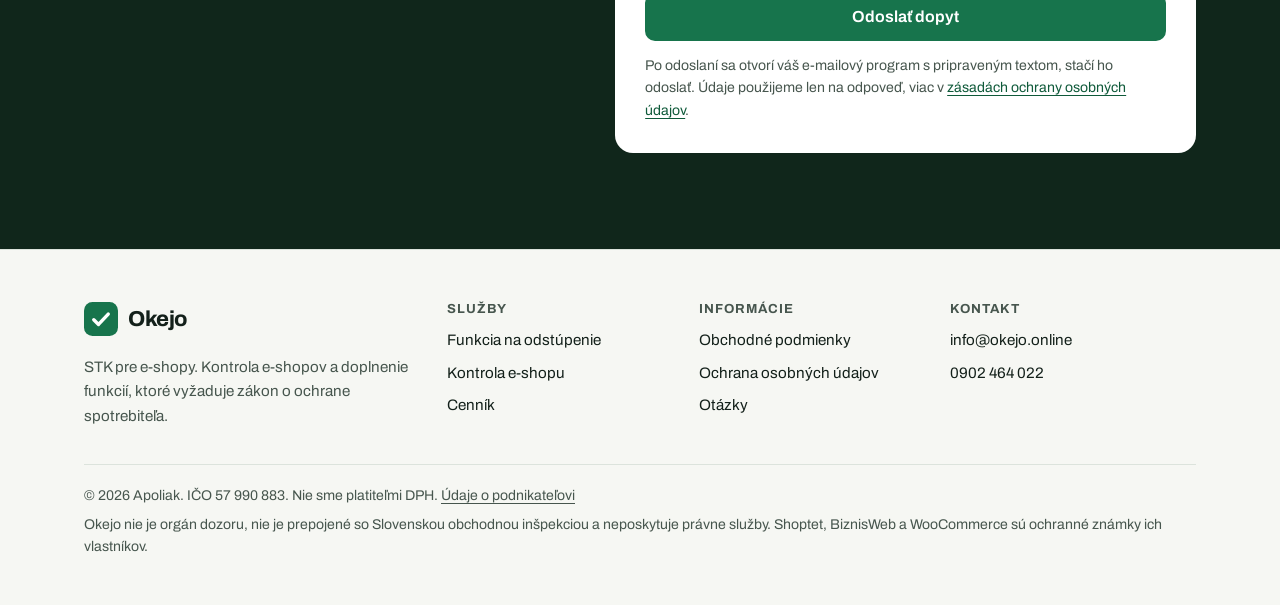
==== commit 08e22b95: "Údaje o podnikateľovi podľa zákona, úpravy pätičky a podmienok" ====
--- a/index.html
+++ b/index.html
@@ -113,7 +113,7 @@
         <div>
           <span class="eyebrow">STK pre e-shopy</span>
           <h1 id="hero-nadpis">Je váš <span class="nb">e-shop</span> <span class="accent">okej?</span></h1>
-          <p class="lead">Prejdeme váš e-shop ako zákazník a skontrolujeme, či spĺňa povinnosti, na ktoré sa pozerá Slovenská obchodná inšpekcia. Dostanete správu, čo chýba, čo nefunguje a čo opraviť ako prvé.</p>
+          <p class="lead">Prejdeme váš e-shop ako zákazník a&nbsp;technicky skontrolujeme, či má funkcie a&nbsp;údaje, ktoré zákon vyžaduje pri predaji spotrebiteľom. Dostanete správu, čo chýba, čo nefunguje a čo opraviť ako prvé.</p>
           <div class="hero-actions">
             <a class="btn" href="#kontakt" data-sluzba="kontrola">Chcem kontrolu e-shopu</a>
             <a class="btn btn--ghost" href="#odstupenie">Funkcia na odstúpenie od 90&nbsp;€</a>
@@ -149,7 +149,7 @@
       <div class="wrap duty-grid">
         <div>
           <span class="eyebrow">Povinné od 19. júna 2026</span>
-          <h2 id="odstupenie-nadpis">Každý <span class="nb">e-shop</span> musí mať funkciu „odstúpiť od zmluvy tu“</h2>
+          <h2 id="odstupenie-nadpis">Každý <span class="nb">e-shop</span>, ktorý predáva spotrebiteľom, musí mať funkciu „odstúpiť od zmluvy tu“</h2>
           <p class="lead">Zákazník musí vedieť odstúpiť od zmluvy priamo na webe: vyplní pár údajov, potvrdí odstúpenie a e-shop mu bezodkladne pošle potvrdenie. Mnohé e-shopy túto funkciu zatiaľ nemajú.</p>
           <blockquote class="quote-law">
             <p>„Funkcia na odstúpenie od zmluvy musí byť označená ľahko čitateľným spôsobom slovným spojením ‚odstúpiť od zmluvy tu‘ alebo obdobnou formuláciou…“</p>
@@ -479,8 +479,8 @@
         </div>
       </div>
       <div class="footer-legal">
-        <p>© <span data-year>2026</span> Apoliak, Bratislava. IČO 57&nbsp;990&nbsp;883. Nie sme platiteľmi DPH.</p>
-        <p>Okejo nie je orgán dozoru a nie je prepojené so Slovenskou obchodnou inšpekciou. Shoptet, BiznisWeb a WooCommerce sú ochranné známky ich vlastníkov.</p>
+        <p>© <span data-year>2026</span> Apoliak. IČO 57&nbsp;990&nbsp;883. Nie sme platiteľmi DPH. <a href="udaje-o-podnikatelovi.html">Údaje o podnikateľovi</a></p>
+        <p>Okejo nie je orgán dozoru, nie je prepojené so Slovenskou obchodnou inšpekciou a&nbsp;neposkytuje právne služby. Shoptet, BiznisWeb a WooCommerce sú ochranné známky ich vlastníkov.</p>
       </div>
     </div>
   </footer>
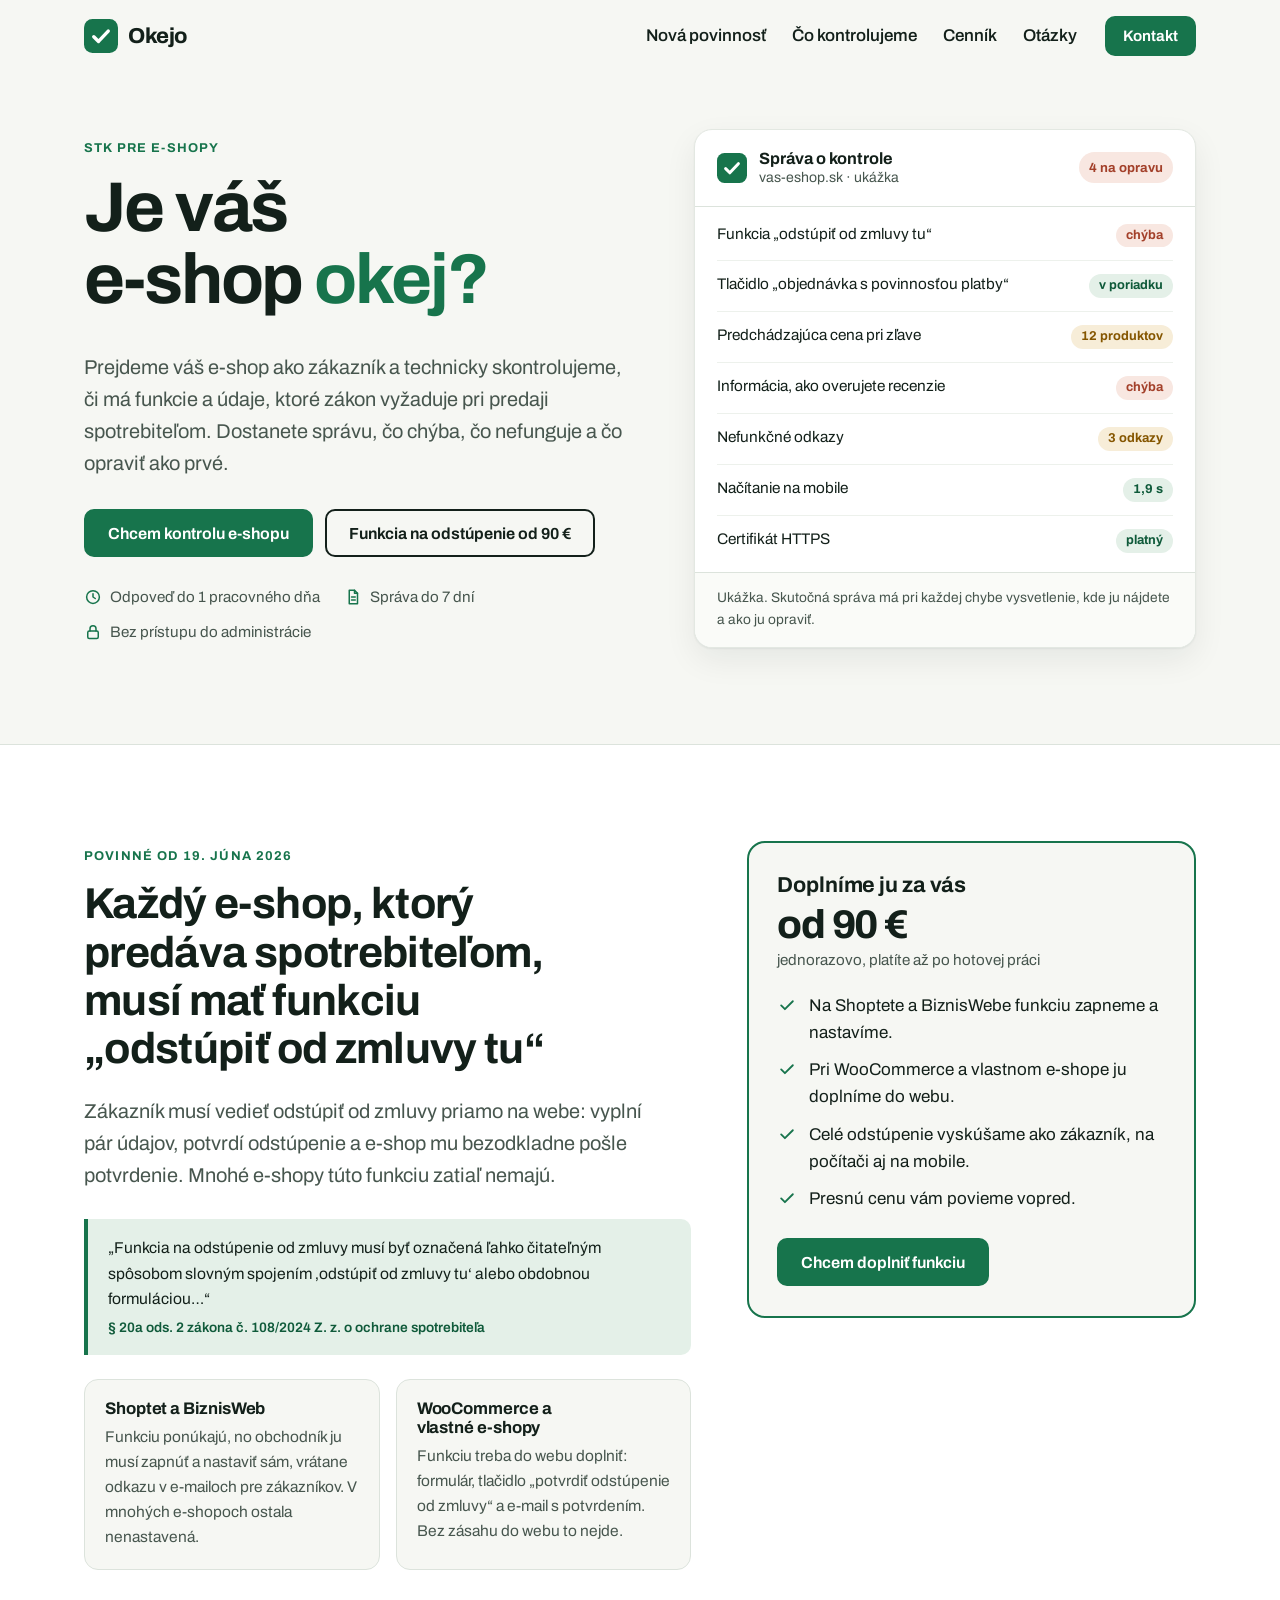
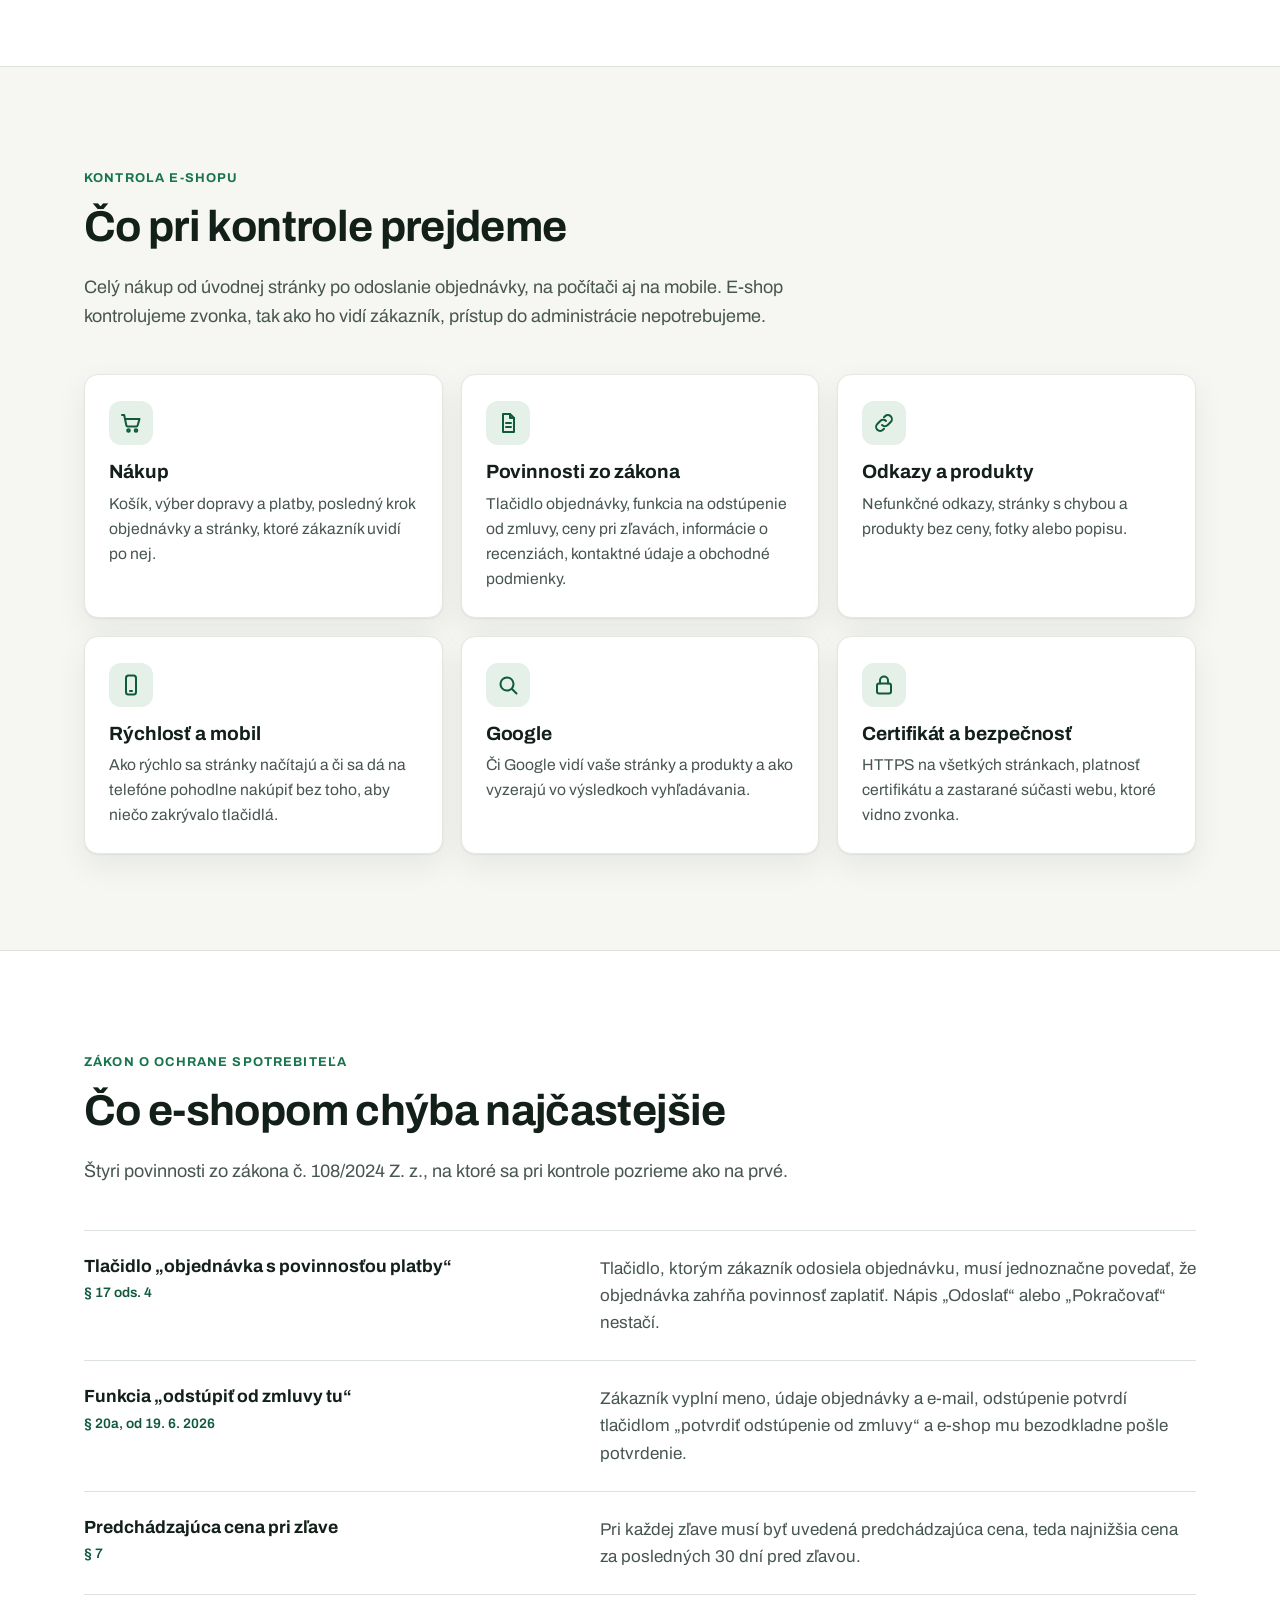
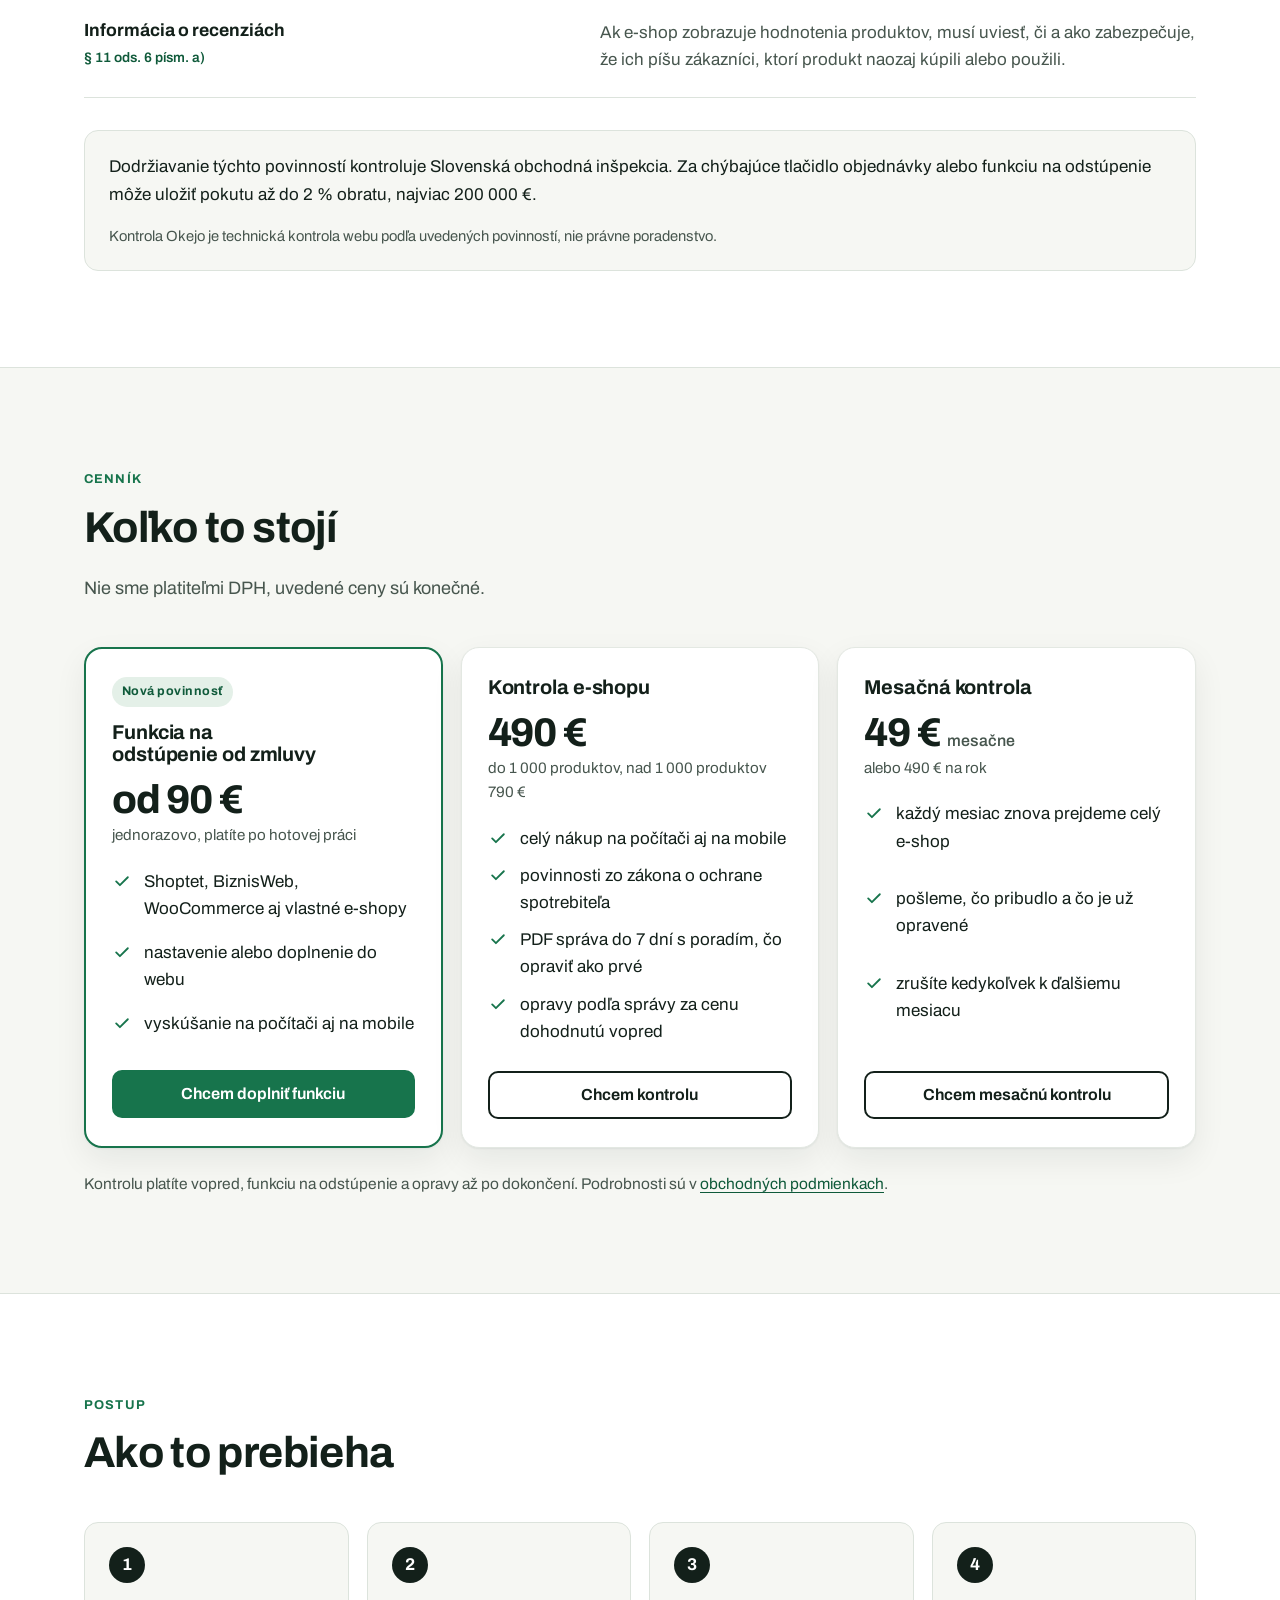
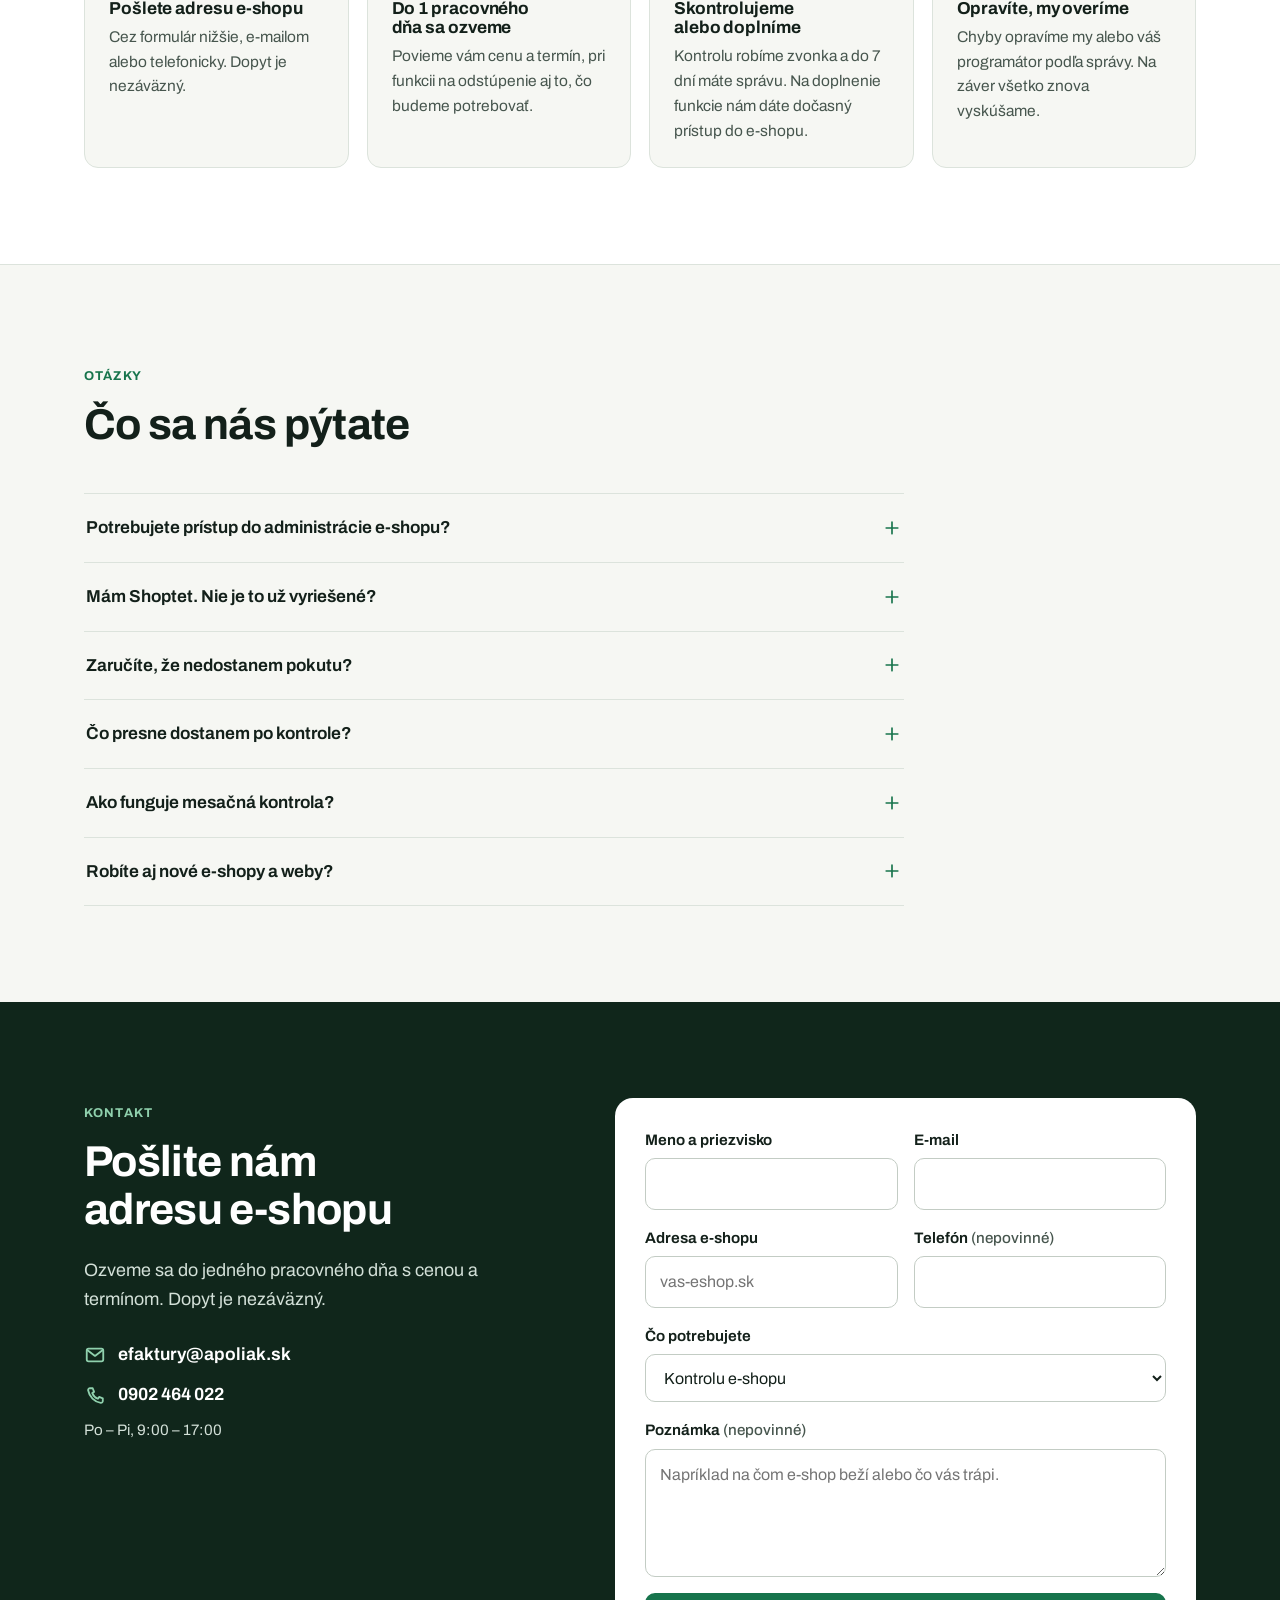
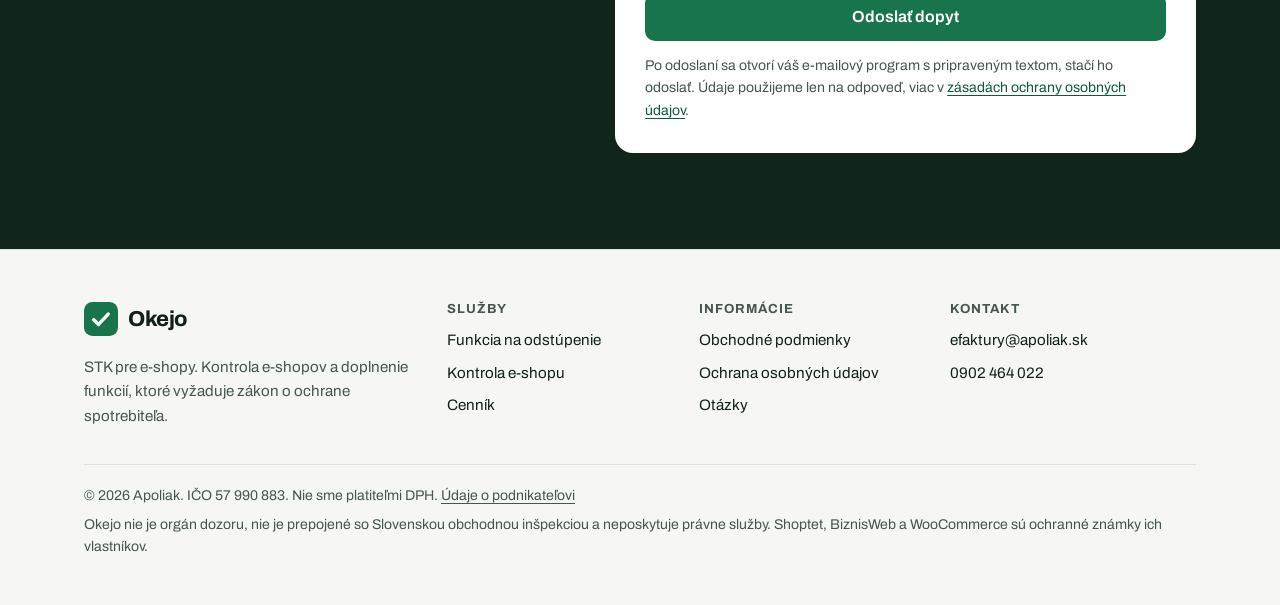
==== commit f5314fd0: "Kontaktný e-mail dočasne efaktury@apoliak.sk" ====
--- a/index.html
+++ b/index.html
@@ -41,7 +41,7 @@
         "url": "https://okejo.online/",
         "logo": "https://okejo.online/assets/img/logo-512.png",
         "image": "https://okejo.online/assets/img/og-image.png",
-        "email": "info@okejo.online",
+        "email": "efaktury@apoliak.sk",
         "telephone": "+421902464022",
         "priceRange": "90 € – 790 €",
         "areaServed": { "@type": "Country", "name": "Slovensko" }
@@ -373,15 +373,15 @@
           <h2 id="kontakt-nadpis">Pošlite nám adresu <span class="nb">e-shopu</span></h2>
           <p class="contact-lead">Ozveme sa do jedného pracovného dňa s cenou a termínom. Dopyt je nezáväzný.</p>
           <ul class="contact-direct">
-            <li><svg class="icon" aria-hidden="true"><use href="#i-mail"/></svg><a href="mailto:info@okejo.online">info@okejo.online</a></li>
+            <li><svg class="icon" aria-hidden="true"><use href="#i-mail"/></svg><a href="mailto:efaktury@apoliak.sk">efaktury@apoliak.sk</a></li>
             <li><svg class="icon" aria-hidden="true"><use href="#i-phone"/></svg><a href="tel:+421902464022">0902 464 022</a></li>
           </ul>
           <p class="contact-hours">Po – Pi, 9:00 – 17:00</p>
         </div>
 
         <div class="form-card">
-          <noscript><p class="form-note">Formulár potrebuje zapnutý JavaScript. Napíšte nám na <a href="mailto:info@okejo.online">info@okejo.online</a> alebo zavolajte na <a href="tel:+421902464022">0902 464 022</a>.</p></noscript>
-          <form class="order-form" id="order-form" method="post" data-email="info@okejo.online">
+          <noscript><p class="form-note">Formulár potrebuje zapnutý JavaScript. Napíšte nám na <a href="mailto:efaktury@apoliak.sk">efaktury@apoliak.sk</a> alebo zavolajte na <a href="tel:+421902464022">0902 464 022</a>.</p></noscript>
+          <form class="order-form" id="order-form" method="post" data-email="efaktury@apoliak.sk">
             <div class="field-row">
               <div class="field">
                 <label for="meno">Meno a priezvisko</label>
@@ -430,12 +430,12 @@
 
           <div class="form-success" id="form-success" tabindex="-1" hidden>
             <h3>Posledný krok: odošlite e-mail</h3>
-            <p>Pripravili sme e-mail s vašimi údajmi. K nám príde až po jeho odoslaní z vášho e-mailového programu. Ak sa neotvoril, skopírujte text nižšie a pošlite ho na <a id="fallback-email" href="mailto:info@okejo.online">info@okejo.online</a>.</p>
+            <p>Pripravili sme e-mail s vašimi údajmi. K nám príde až po jeho odoslaní z vášho e-mailového programu. Ak sa neotvoril, skopírujte text nižšie a pošlite ho na <a id="fallback-email" href="mailto:efaktury@apoliak.sk">efaktury@apoliak.sk</a>.</p>
             <label for="order-text">Text dopytu</label>
             <textarea id="order-text" rows="8" readonly></textarea>
             <div class="success-actions">
               <button class="btn btn--small" type="button" id="copy-order">Kopírovať text</button>
-              <a class="btn btn--small btn--ghost" id="fallback-link" href="mailto:info@okejo.online">Otvoriť e-mail znova</a>
+              <a class="btn btn--small btn--ghost" id="fallback-link" href="mailto:efaktury@apoliak.sk">Otvoriť e-mail znova</a>
               <button class="btn btn--small btn--ghost" type="button" id="edit-order">Upraviť údaje</button>
             </div>
           </div>
@@ -473,7 +473,7 @@
         <div>
           <h2>Kontakt</h2>
           <ul>
-            <li><a href="mailto:info@okejo.online">info@okejo.online</a></li>
+            <li><a href="mailto:efaktury@apoliak.sk">efaktury@apoliak.sk</a></li>
             <li><a href="tel:+421902464022">0902 464 022</a></li>
           </ul>
         </div>
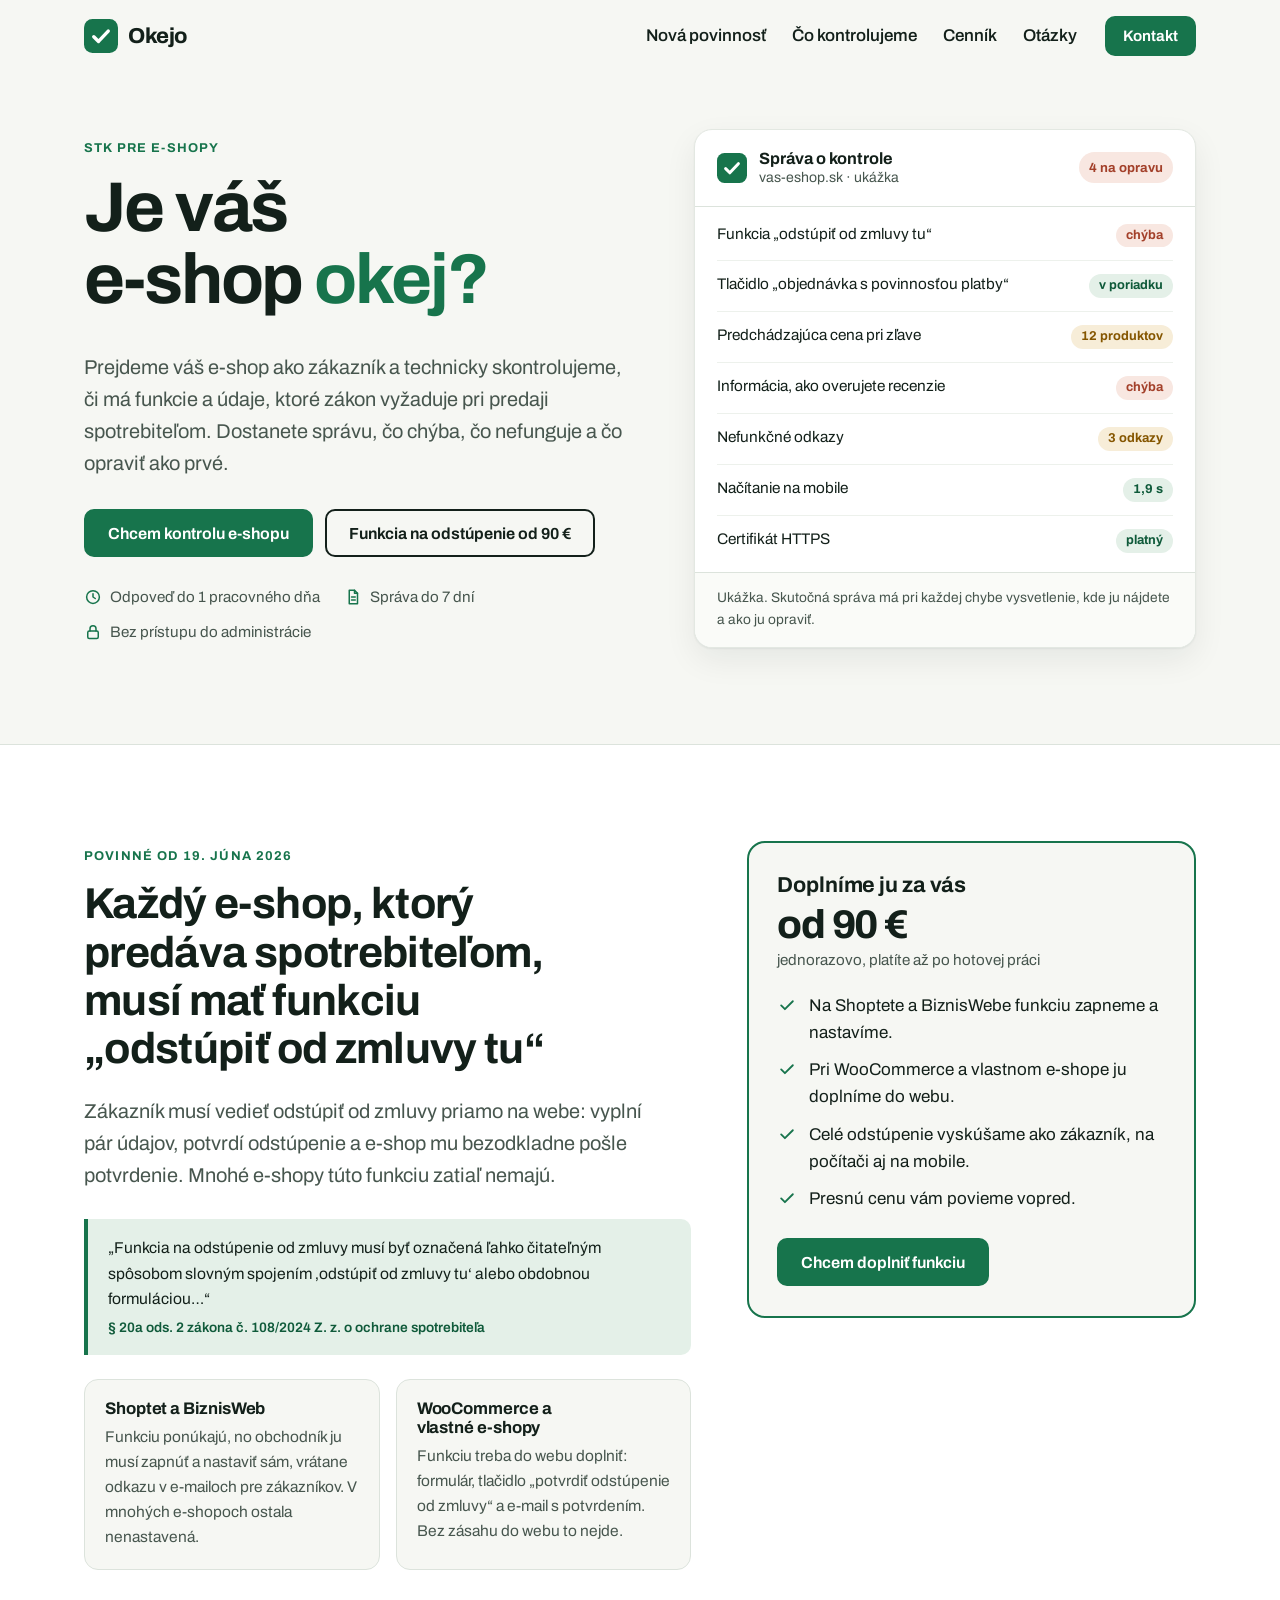
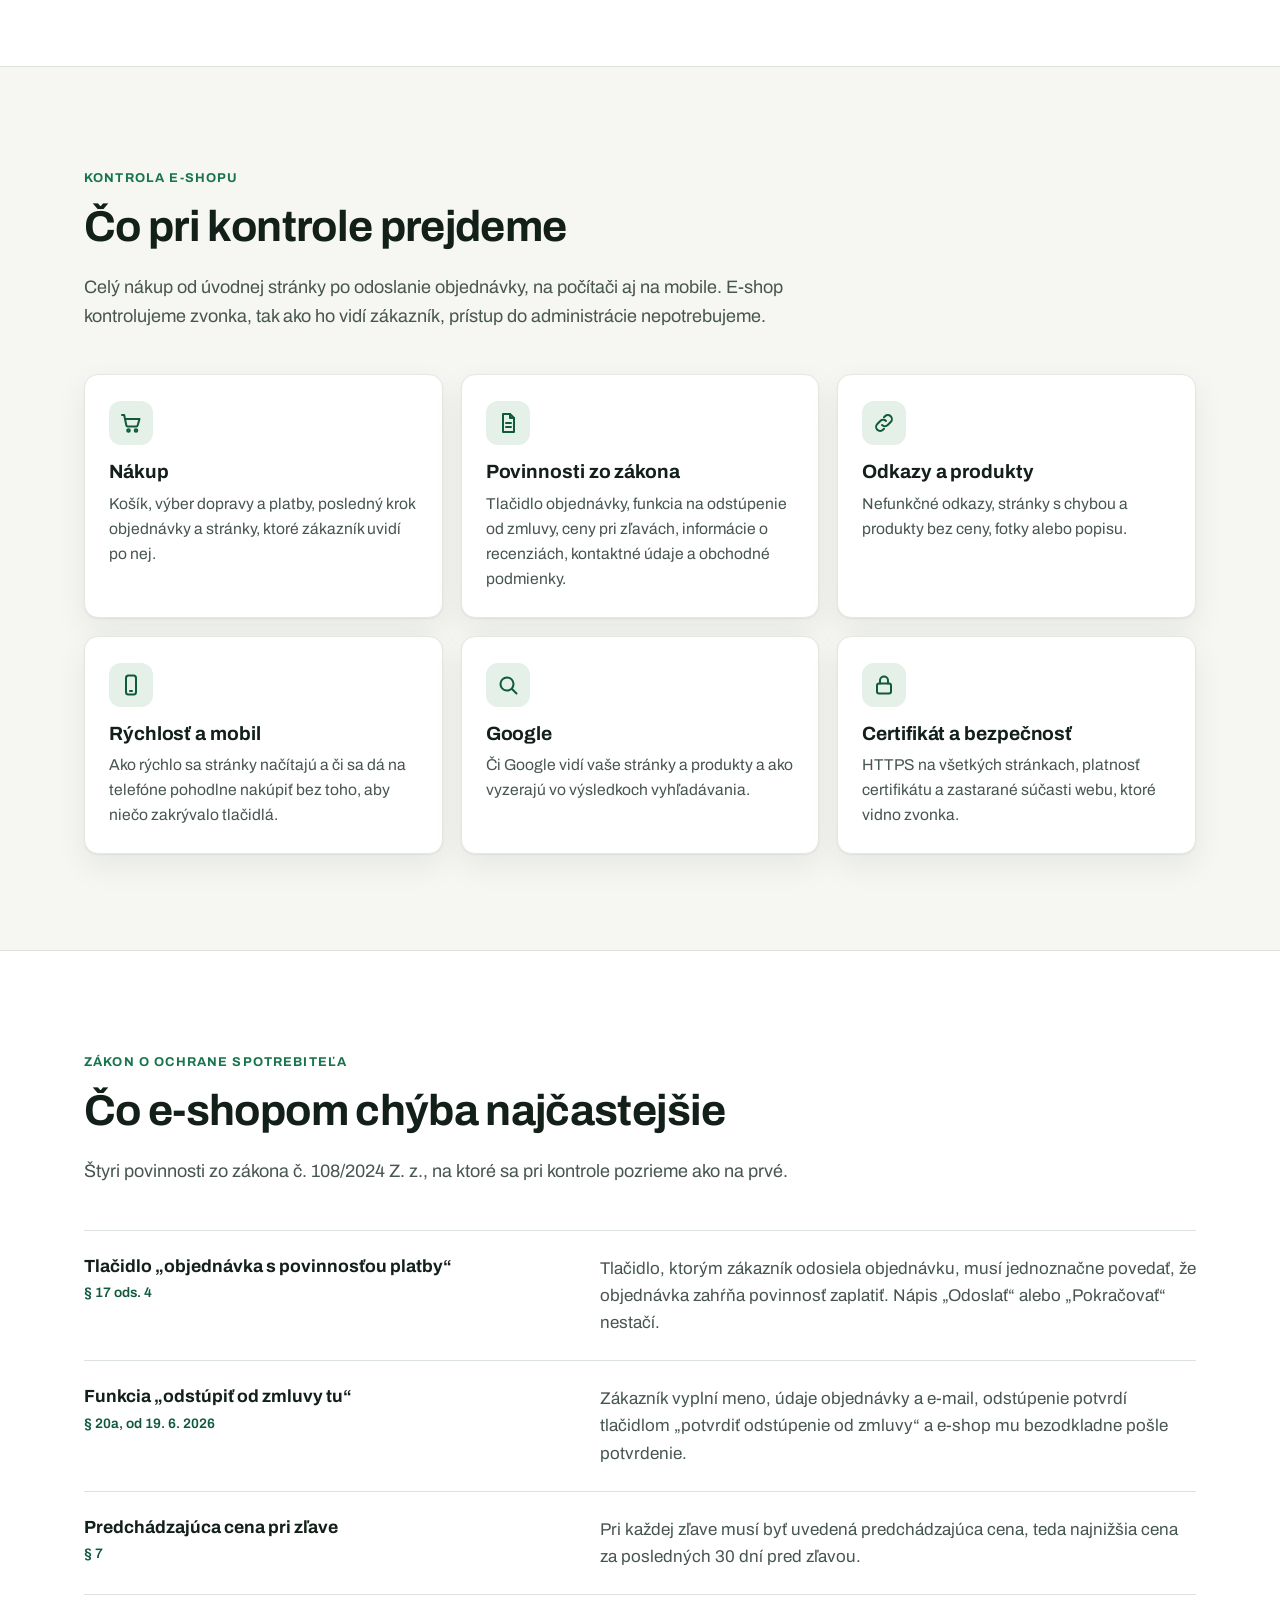
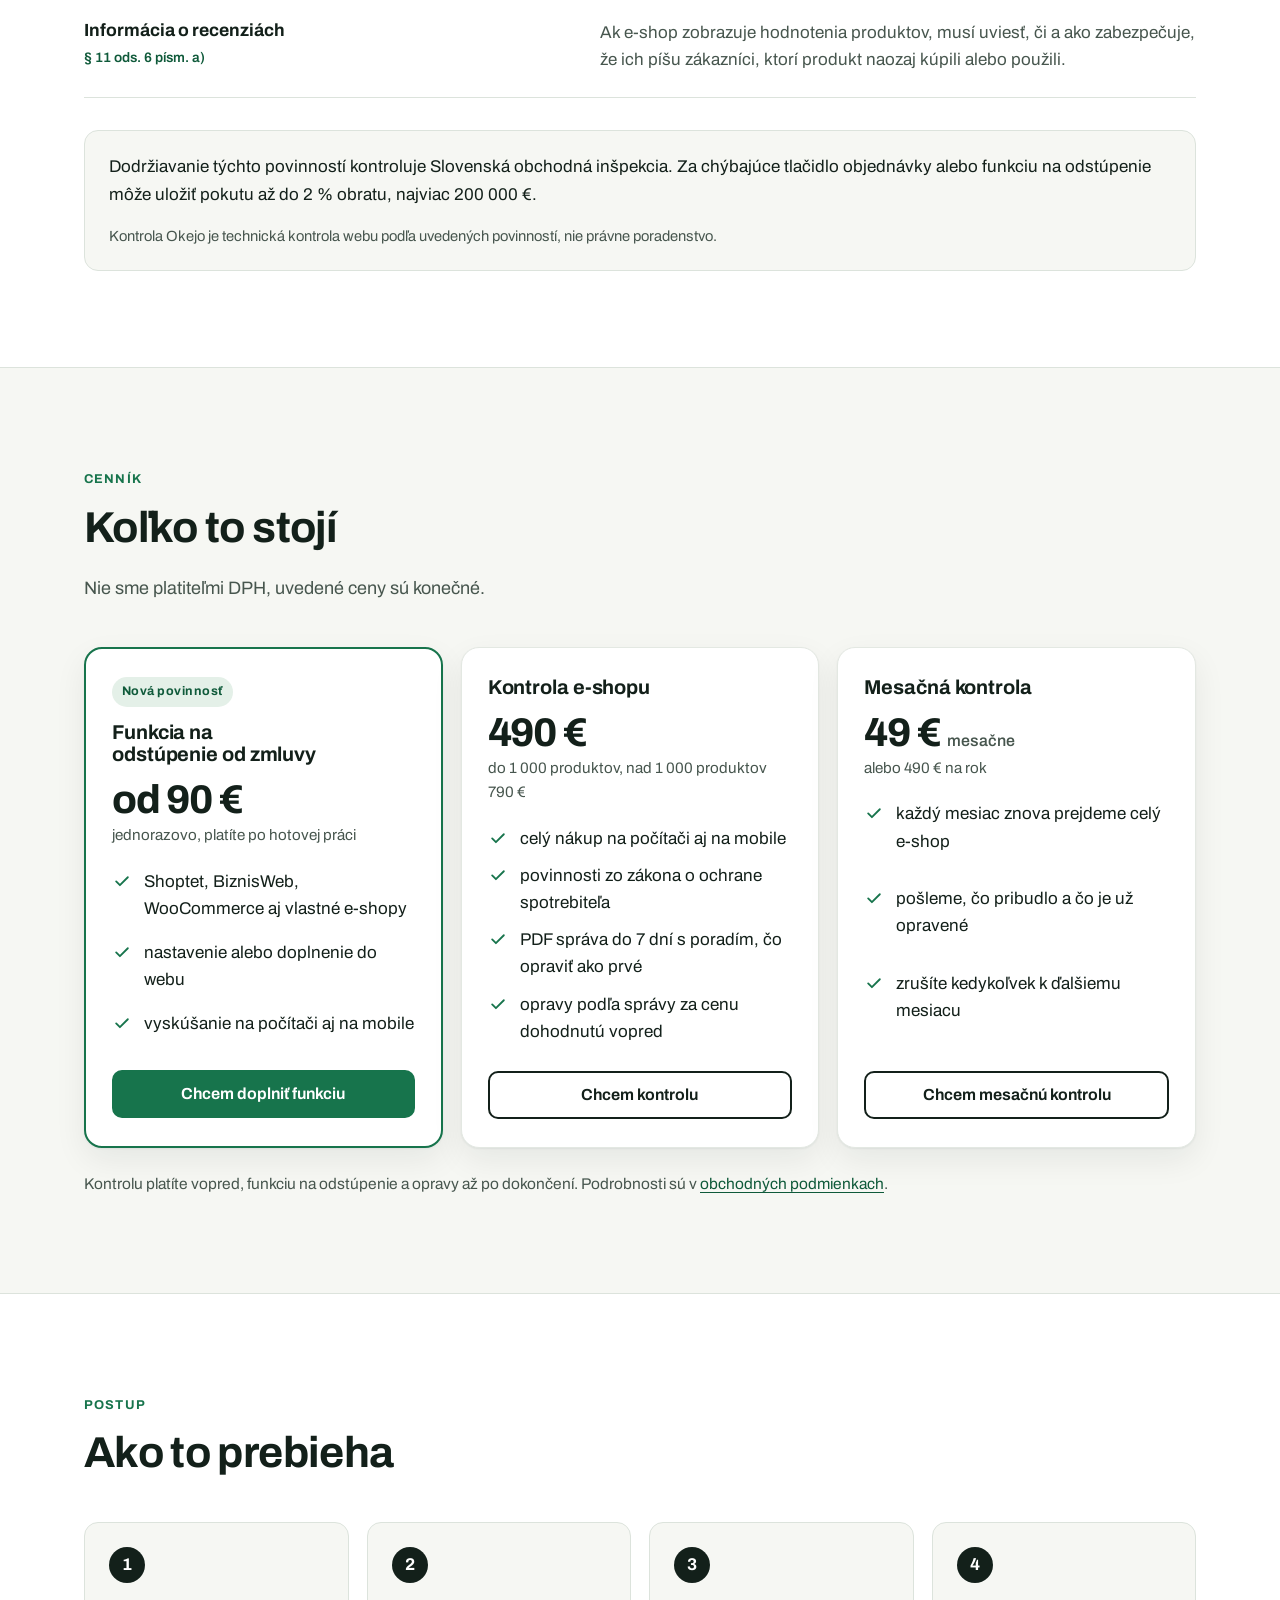
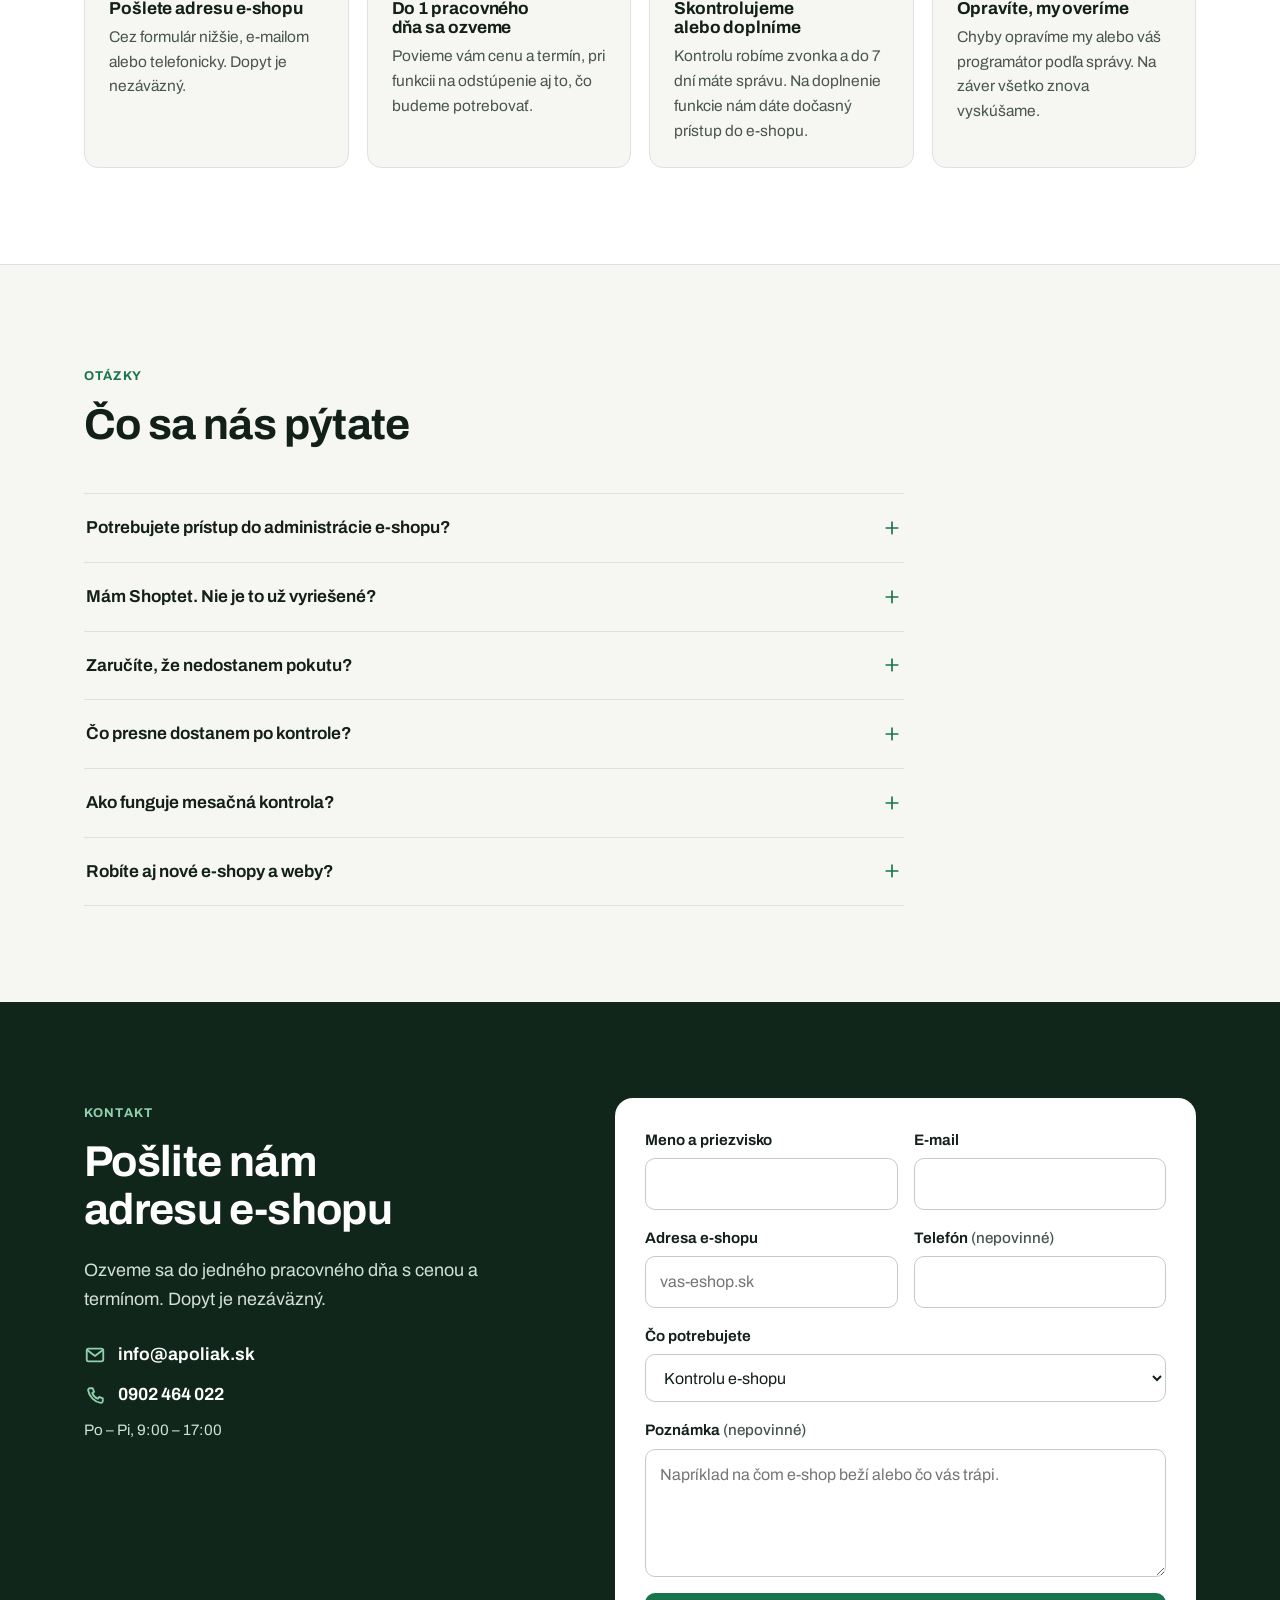
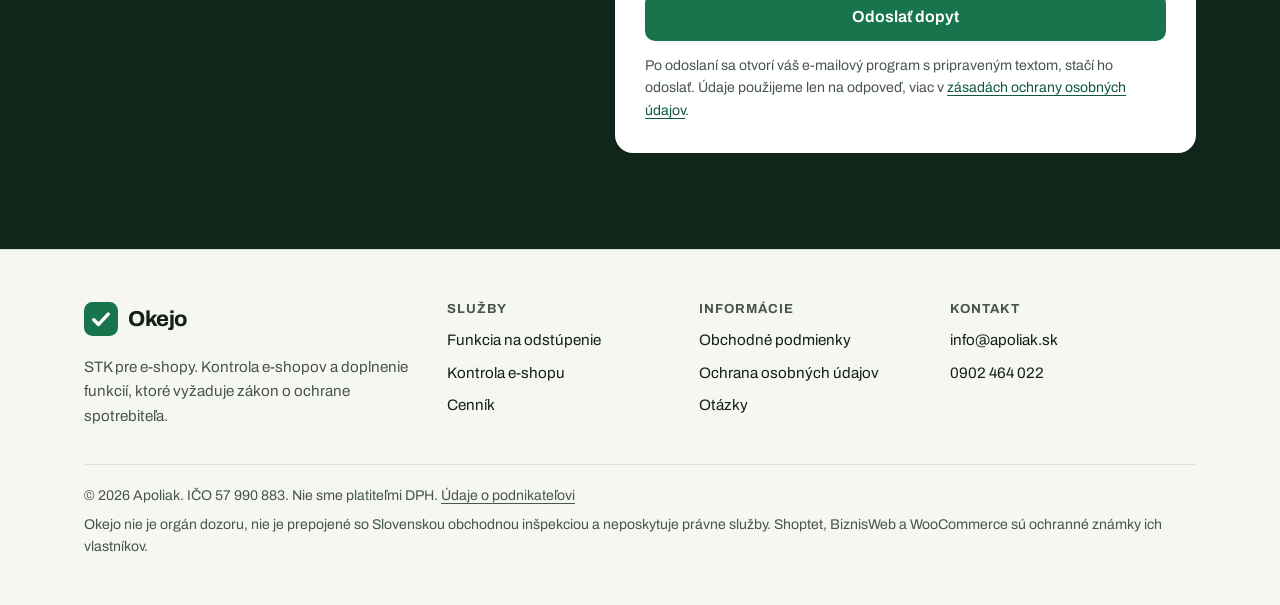
==== commit 94500e91: "Kontaktný e-mail info@apoliak.sk" ====
--- a/index.html
+++ b/index.html
@@ -41,7 +41,7 @@
         "url": "https://okejo.online/",
         "logo": "https://okejo.online/assets/img/logo-512.png",
         "image": "https://okejo.online/assets/img/og-image.png",
-        "email": "efaktury@apoliak.sk",
+        "email": "info@apoliak.sk",
         "telephone": "+421902464022",
         "priceRange": "90 € – 790 €",
         "areaServed": { "@type": "Country", "name": "Slovensko" }
@@ -373,15 +373,15 @@
           <h2 id="kontakt-nadpis">Pošlite nám adresu <span class="nb">e-shopu</span></h2>
           <p class="contact-lead">Ozveme sa do jedného pracovného dňa s cenou a termínom. Dopyt je nezáväzný.</p>
           <ul class="contact-direct">
-            <li><svg class="icon" aria-hidden="true"><use href="#i-mail"/></svg><a href="mailto:efaktury@apoliak.sk">efaktury@apoliak.sk</a></li>
+            <li><svg class="icon" aria-hidden="true"><use href="#i-mail"/></svg><a href="mailto:info@apoliak.sk">info@apoliak.sk</a></li>
             <li><svg class="icon" aria-hidden="true"><use href="#i-phone"/></svg><a href="tel:+421902464022">0902 464 022</a></li>
           </ul>
           <p class="contact-hours">Po – Pi, 9:00 – 17:00</p>
         </div>
 
         <div class="form-card">
-          <noscript><p class="form-note">Formulár potrebuje zapnutý JavaScript. Napíšte nám na <a href="mailto:efaktury@apoliak.sk">efaktury@apoliak.sk</a> alebo zavolajte na <a href="tel:+421902464022">0902 464 022</a>.</p></noscript>
-          <form class="order-form" id="order-form" method="post" data-email="efaktury@apoliak.sk">
+          <noscript><p class="form-note">Formulár potrebuje zapnutý JavaScript. Napíšte nám na <a href="mailto:info@apoliak.sk">info@apoliak.sk</a> alebo zavolajte na <a href="tel:+421902464022">0902 464 022</a>.</p></noscript>
+          <form class="order-form" id="order-form" method="post" data-email="info@apoliak.sk">
             <div class="field-row">
               <div class="field">
                 <label for="meno">Meno a priezvisko</label>
@@ -430,12 +430,12 @@
 
           <div class="form-success" id="form-success" tabindex="-1" hidden>
             <h3>Posledný krok: odošlite e-mail</h3>
-            <p>Pripravili sme e-mail s vašimi údajmi. K nám príde až po jeho odoslaní z vášho e-mailového programu. Ak sa neotvoril, skopírujte text nižšie a pošlite ho na <a id="fallback-email" href="mailto:efaktury@apoliak.sk">efaktury@apoliak.sk</a>.</p>
+            <p>Pripravili sme e-mail s vašimi údajmi. K nám príde až po jeho odoslaní z vášho e-mailového programu. Ak sa neotvoril, skopírujte text nižšie a pošlite ho na <a id="fallback-email" href="mailto:info@apoliak.sk">info@apoliak.sk</a>.</p>
             <label for="order-text">Text dopytu</label>
             <textarea id="order-text" rows="8" readonly></textarea>
             <div class="success-actions">
               <button class="btn btn--small" type="button" id="copy-order">Kopírovať text</button>
-              <a class="btn btn--small btn--ghost" id="fallback-link" href="mailto:efaktury@apoliak.sk">Otvoriť e-mail znova</a>
+              <a class="btn btn--small btn--ghost" id="fallback-link" href="mailto:info@apoliak.sk">Otvoriť e-mail znova</a>
               <button class="btn btn--small btn--ghost" type="button" id="edit-order">Upraviť údaje</button>
             </div>
           </div>
@@ -473,7 +473,7 @@
         <div>
           <h2>Kontakt</h2>
           <ul>
-            <li><a href="mailto:efaktury@apoliak.sk">efaktury@apoliak.sk</a></li>
+            <li><a href="mailto:info@apoliak.sk">info@apoliak.sk</a></li>
             <li><a href="tel:+421902464022">0902 464 022</a></li>
           </ul>
         </div>
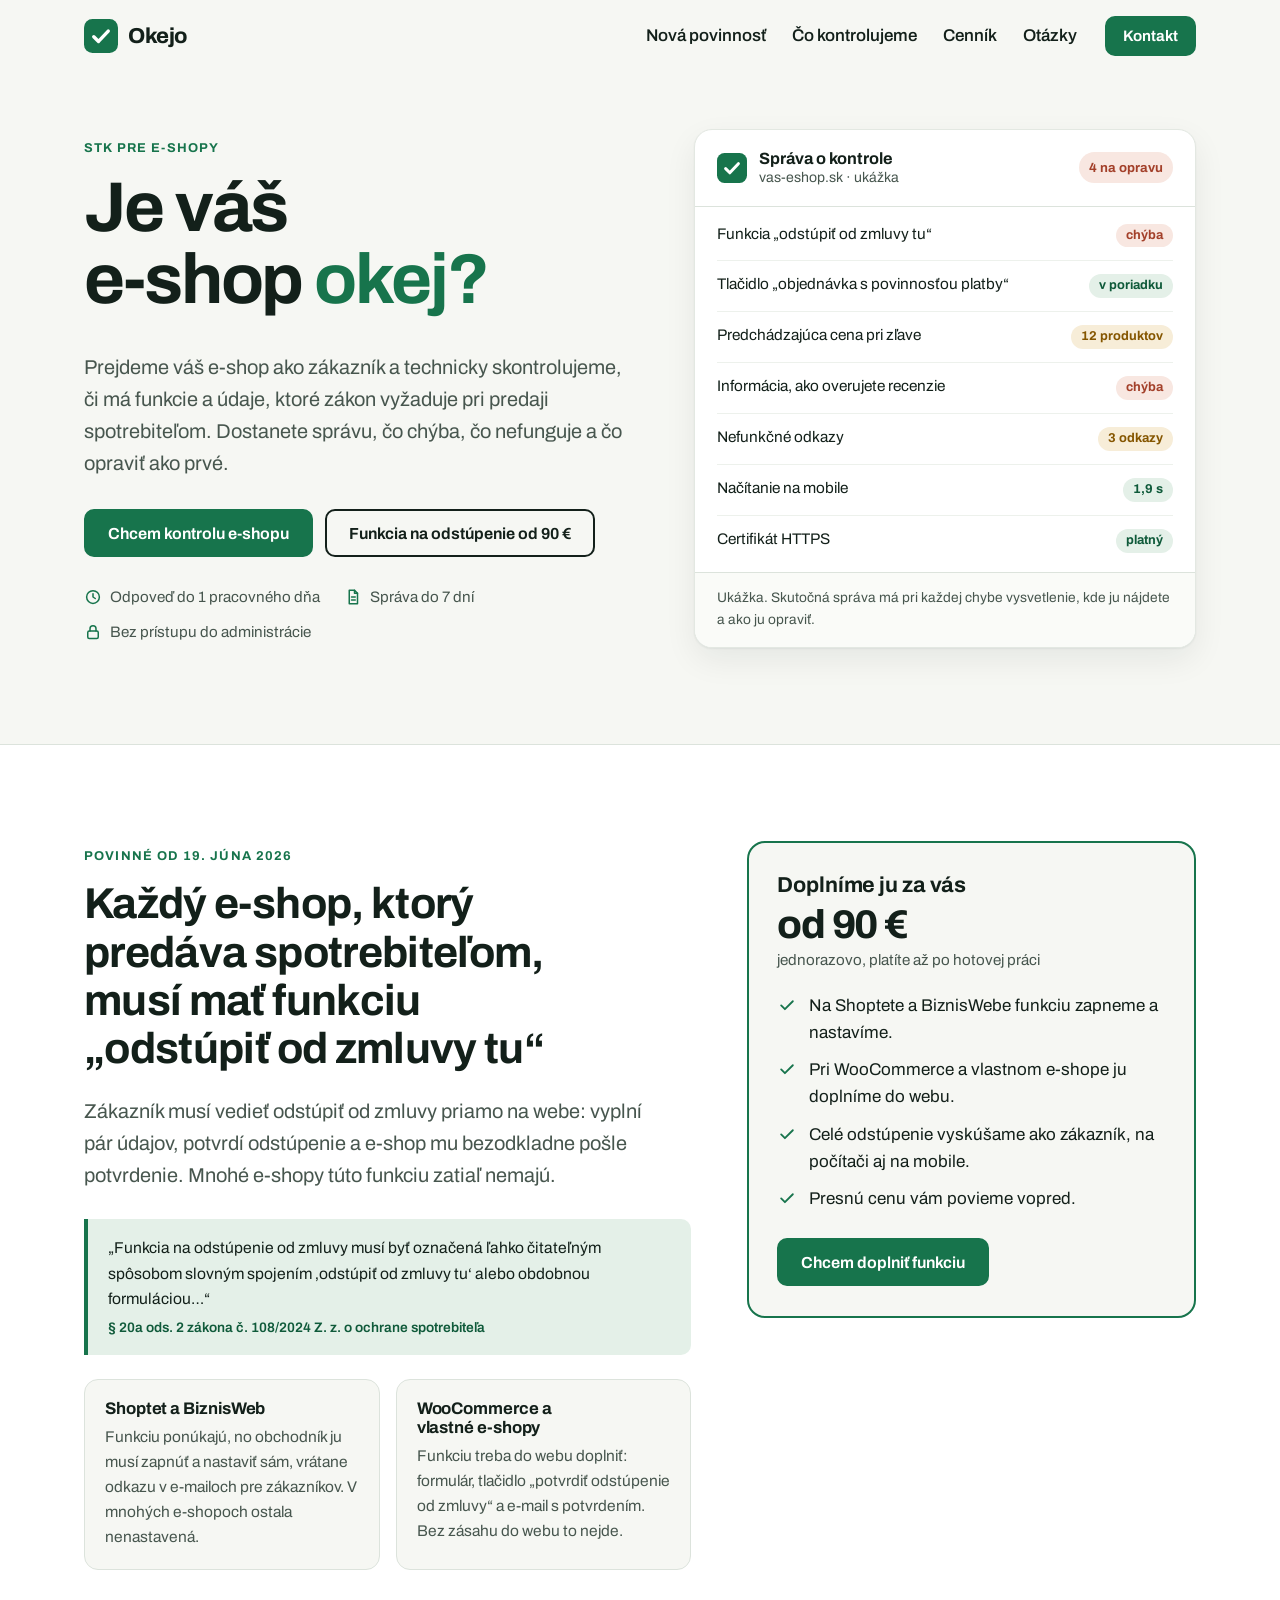
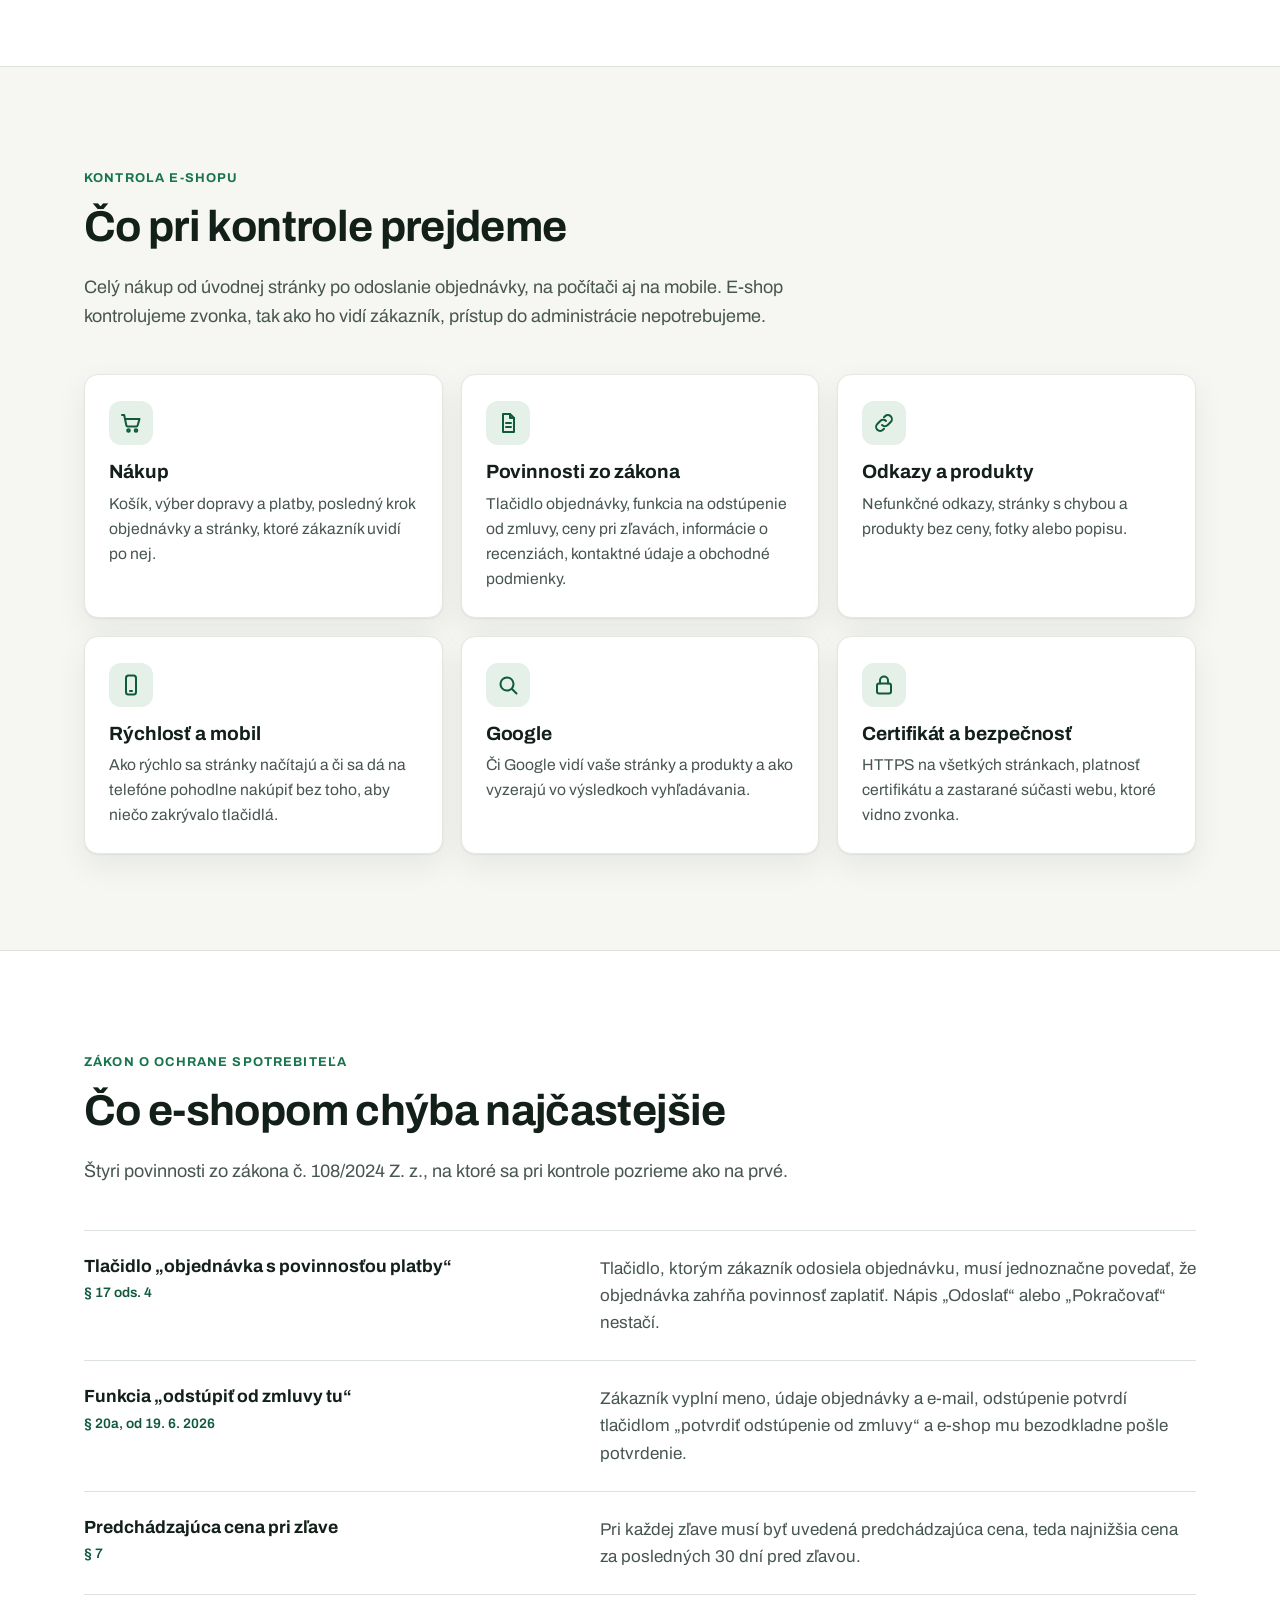
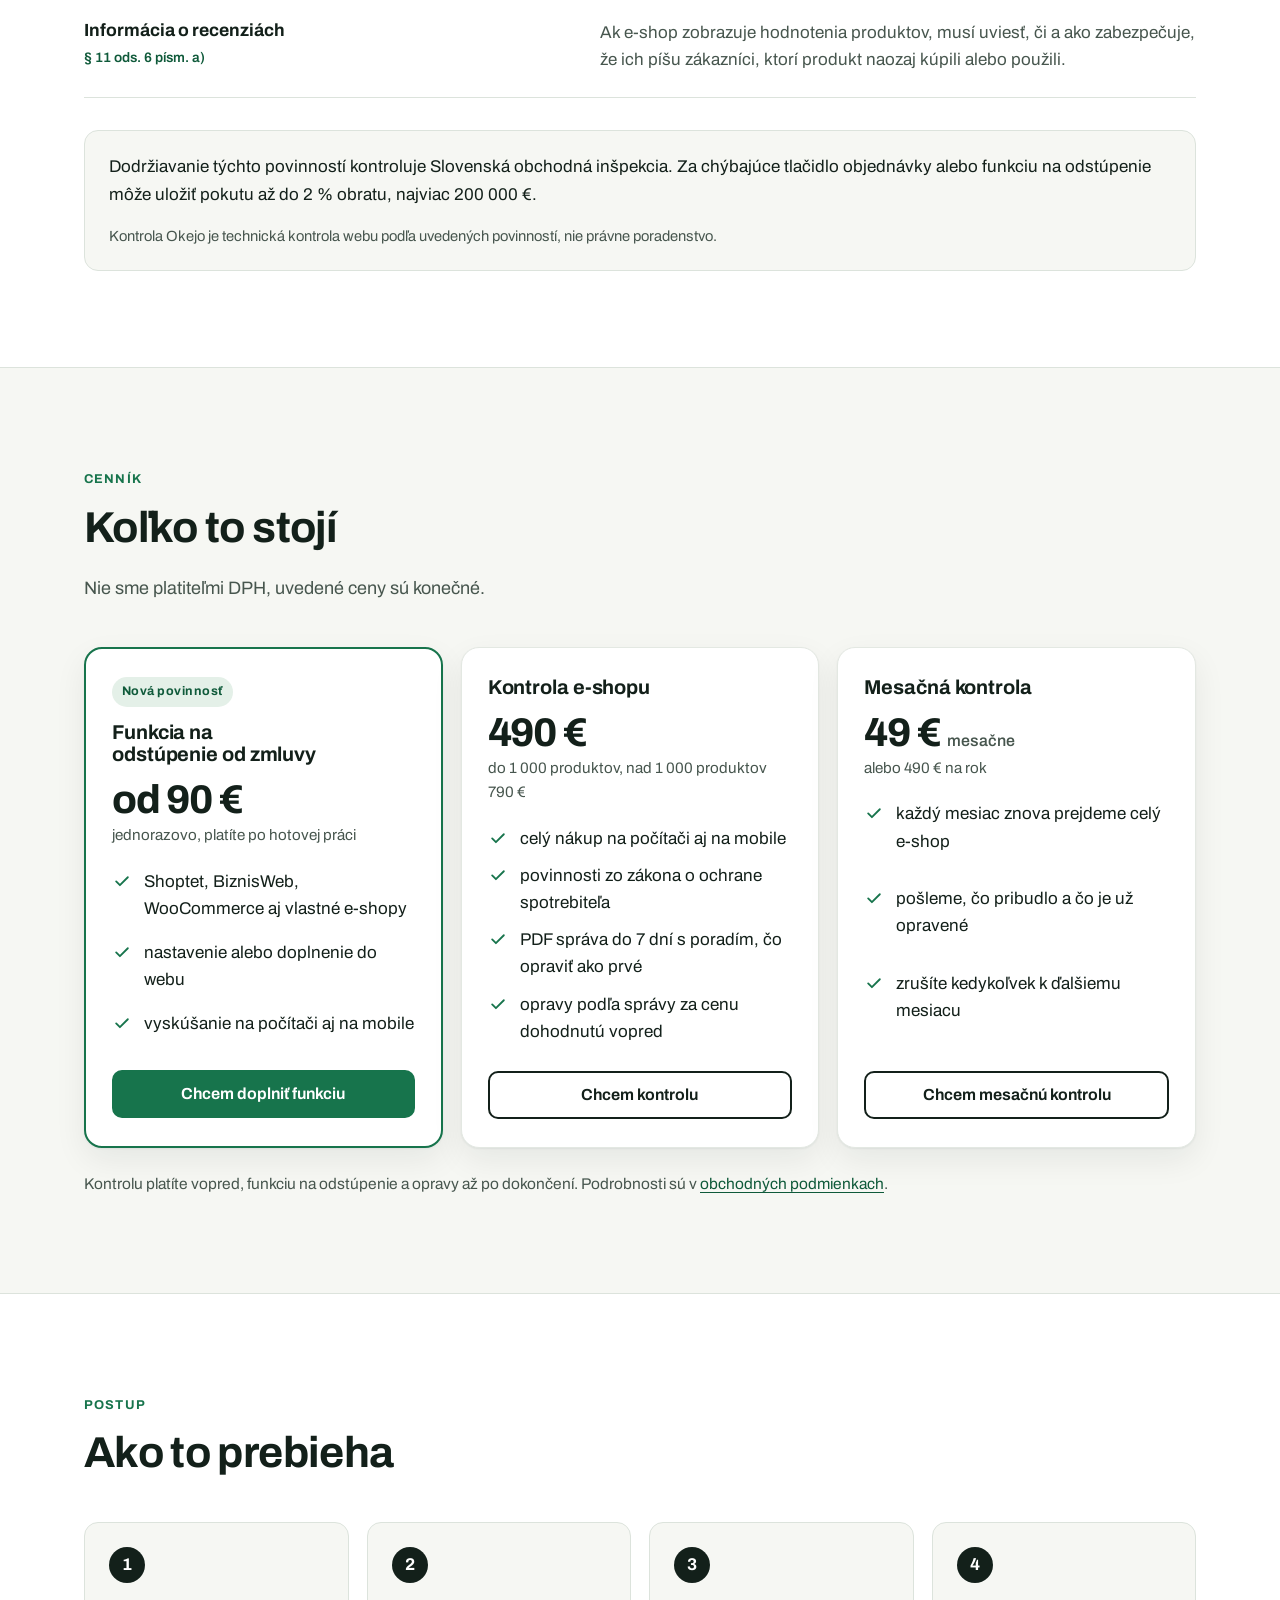
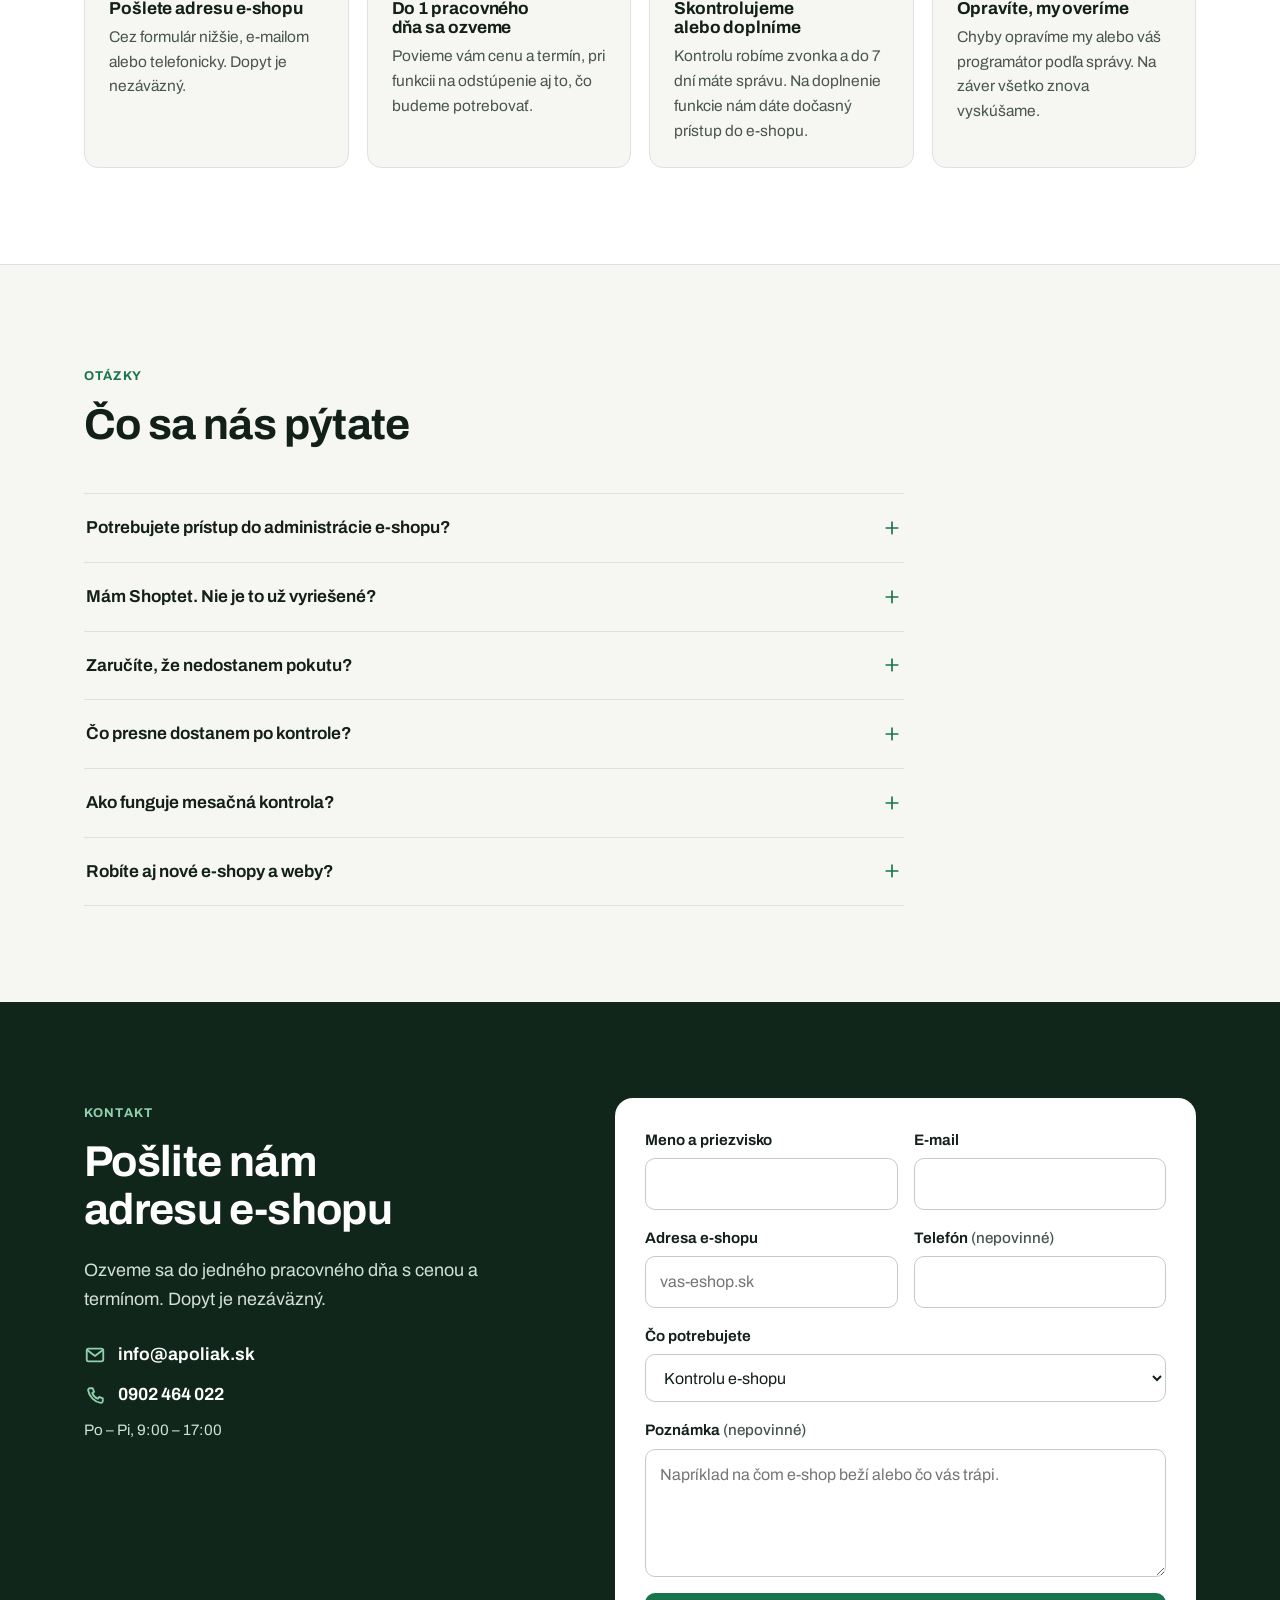
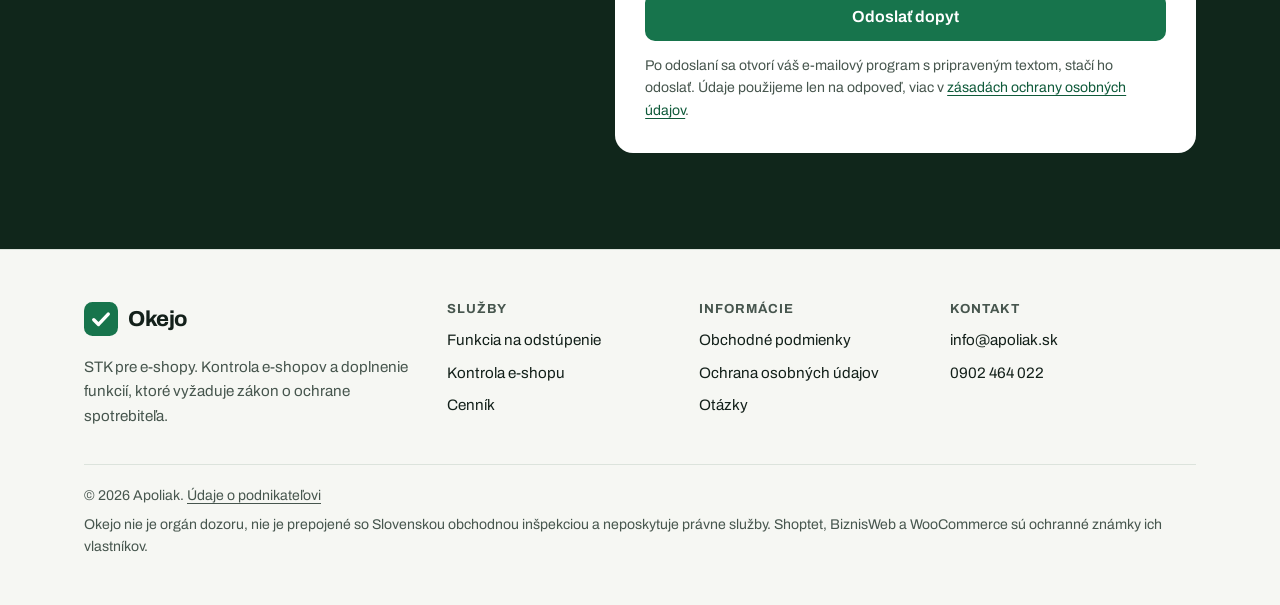
==== commit 77cf521f: "Zákonné minimum: IČO, meno a adresa len na stránke Údaje o podnikateľovi (s miestom podnikania), vša" ====
--- a/index.html
+++ b/index.html
@@ -479,7 +479,7 @@
         </div>
       </div>
       <div class="footer-legal">
-        <p>© <span data-year>2026</span> Apoliak. IČO 57&nbsp;990&nbsp;883. Nie sme platiteľmi DPH. <a href="udaje-o-podnikatelovi.html">Údaje o podnikateľovi</a></p>
+        <p>© <span data-year>2026</span> Apoliak. <a href="udaje-o-podnikatelovi.html">Údaje o podnikateľovi</a></p>
         <p>Okejo nie je orgán dozoru, nie je prepojené so Slovenskou obchodnou inšpekciou a&nbsp;neposkytuje právne služby. Shoptet, BiznisWeb a WooCommerce sú ochranné známky ich vlastníkov.</p>
       </div>
     </div>
